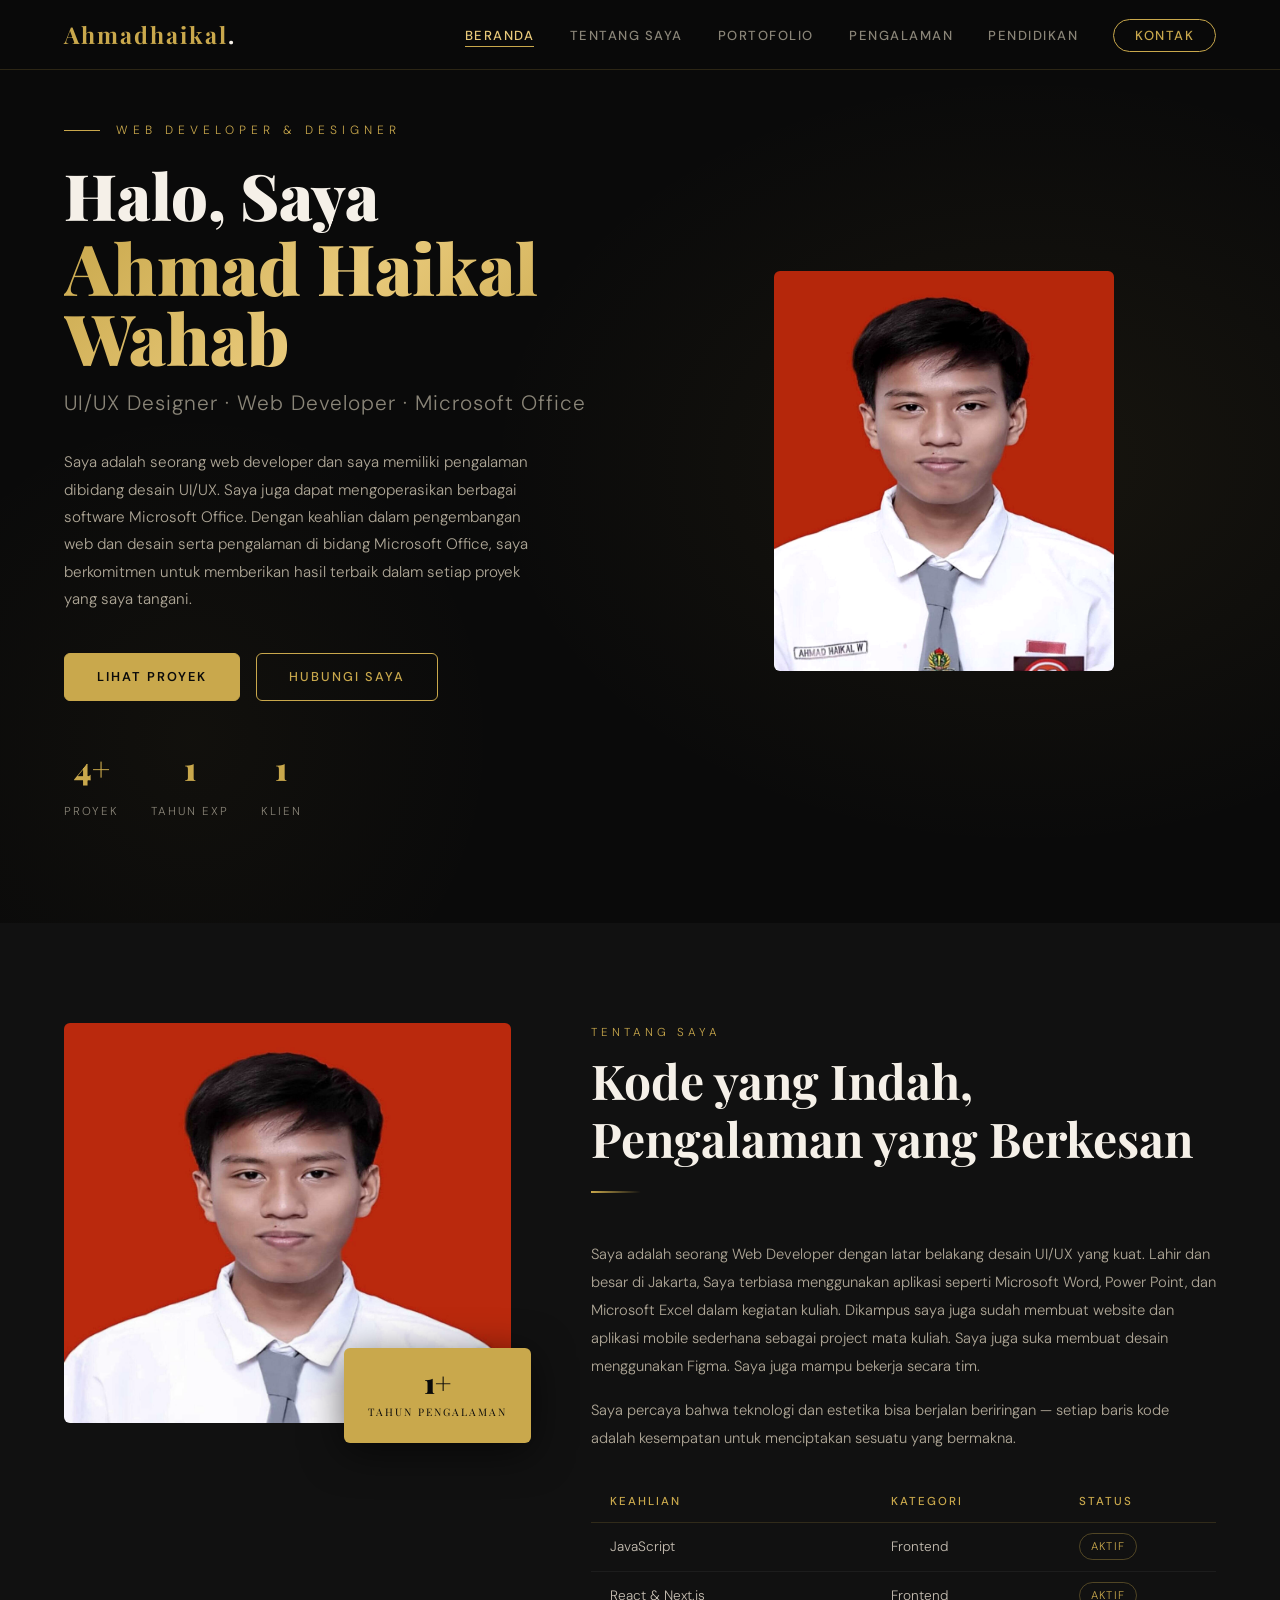
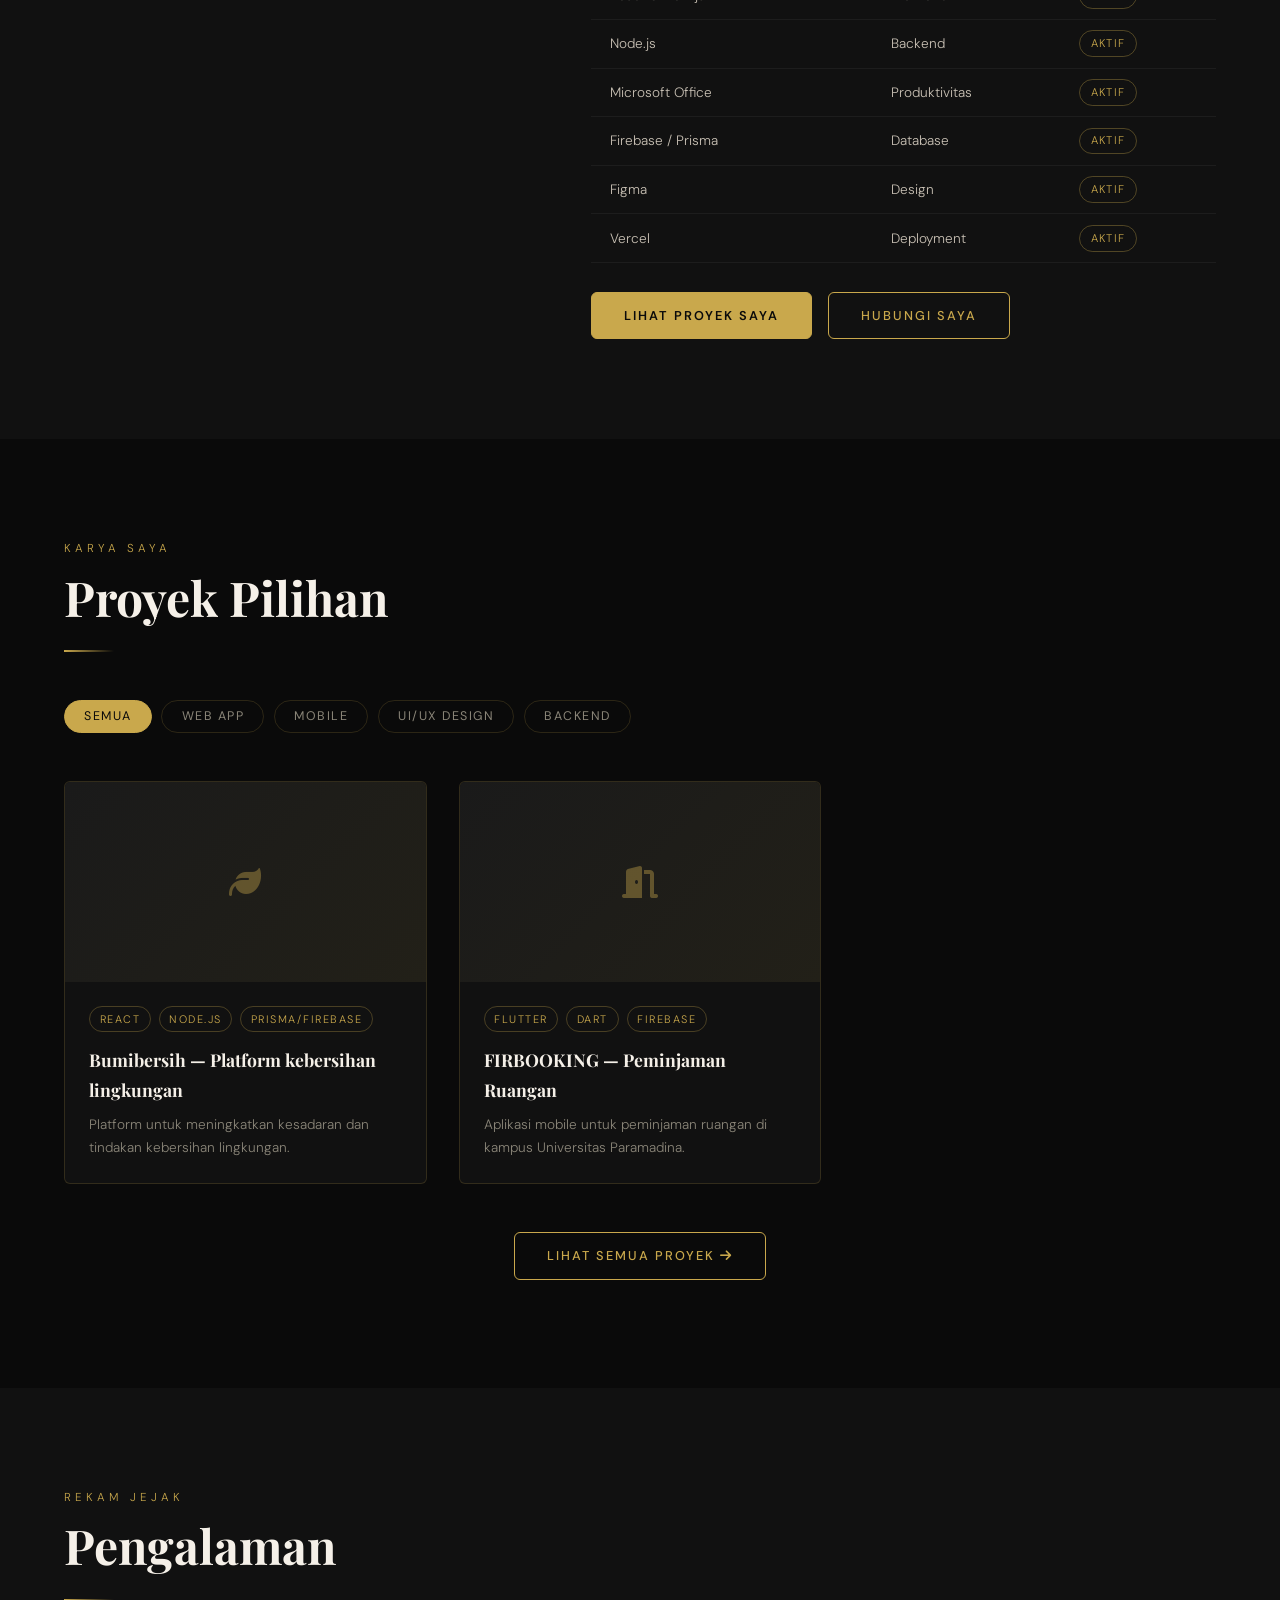
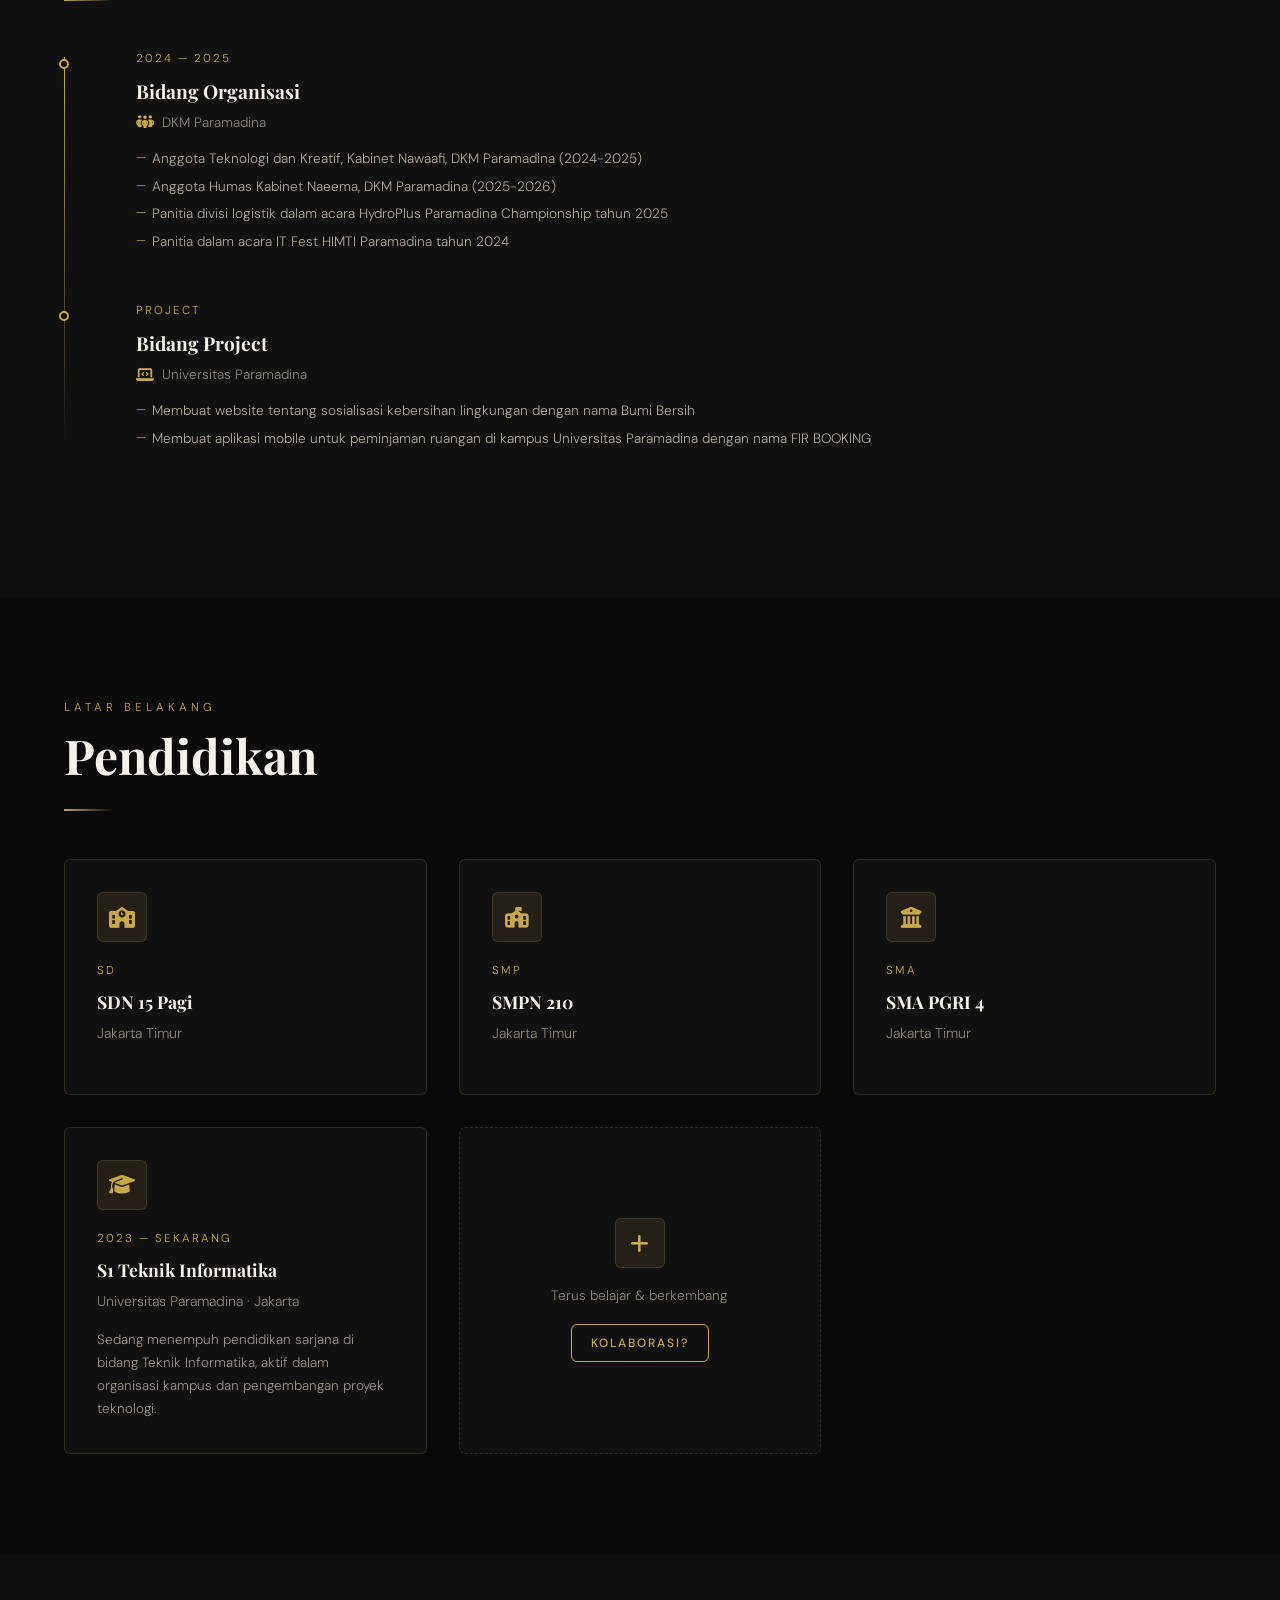
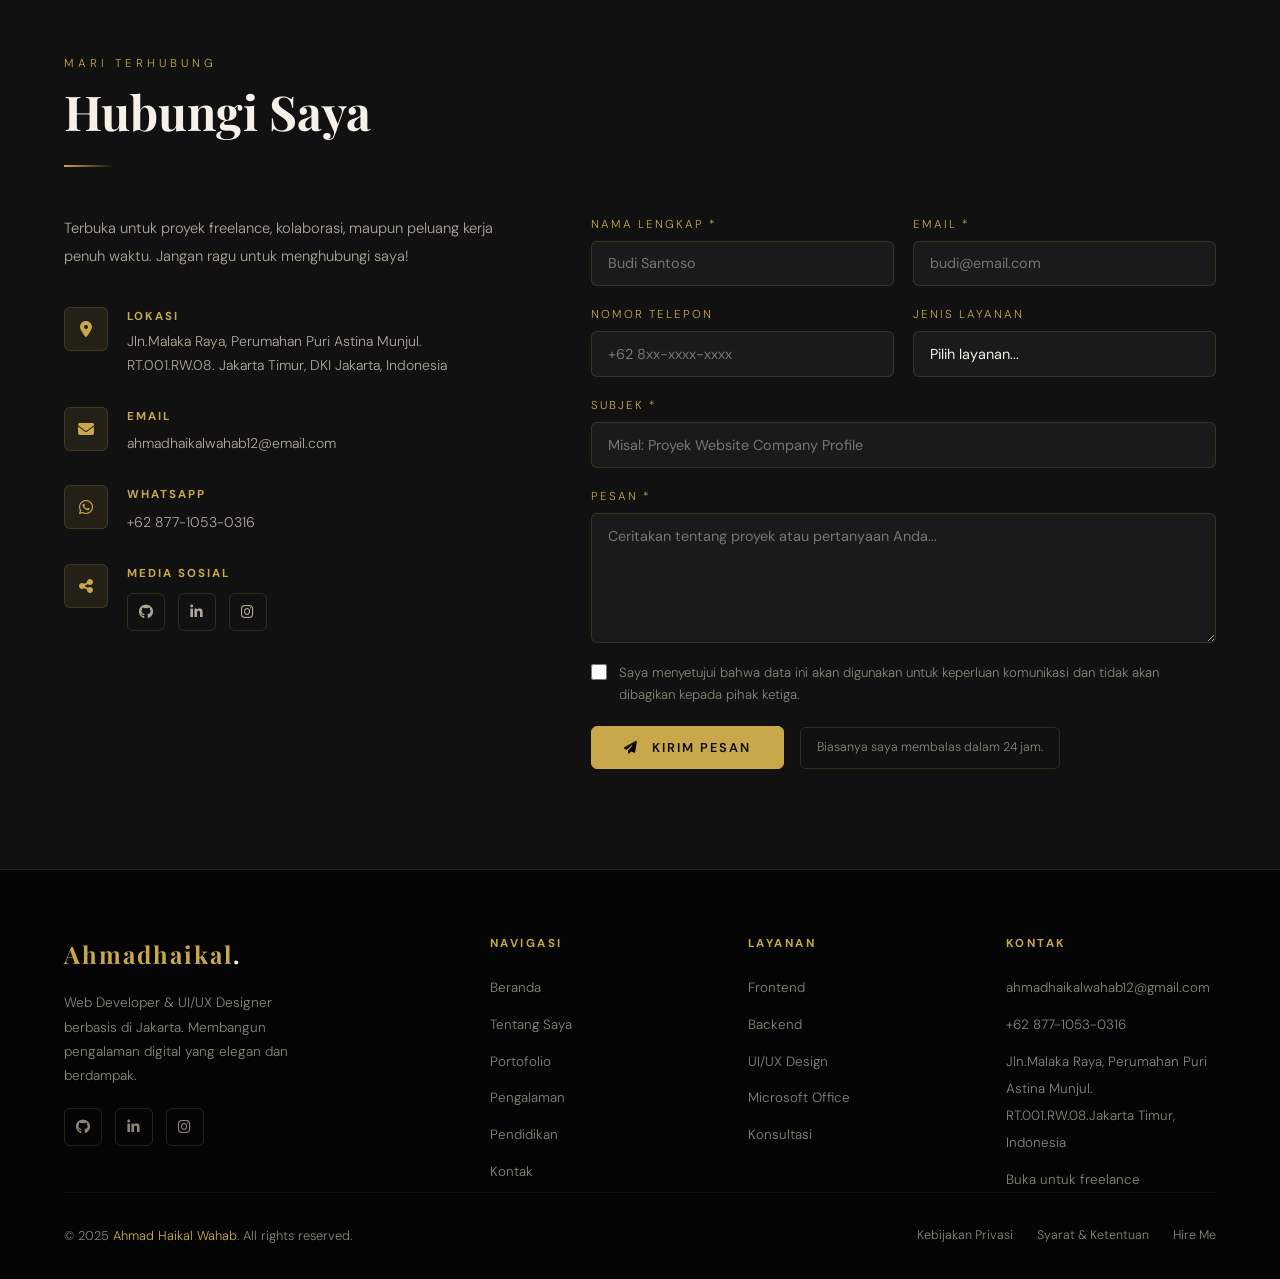
==== index.html @ 803f59f3 "first commit" ====
<!DOCTYPE html>
<html lang="id">
<head>
  <meta charset="UTF-8" />
  <meta name="viewport" content="width=device-width, initial-scale=1.0" />
  <meta name="description" content="Portfolio profesional — Web Developer & UI/UX Designer" />
  <title>Ahmad Haikal Wahab — Portfolio</title>

  <!-- EXTERNAL CSS -->
  <link rel="stylesheet" href="style.css" />

  <!-- FONT AWESOME ICONS -->
  <link rel="stylesheet" href="https://cdnjs.cloudflare.com/ajax/libs/font-awesome/6.5.1/css/all.min.css" />

  <!-- INTERNAL CSS -->
  <style>
    .hero-name .gold-text {
      background: linear-gradient(135deg, #c9a84c 0%, #e8c97a 50%, #c9a84c 100%);
      -webkit-background-clip: text;
      -webkit-text-fill-color: transparent;
      background-clip: text;
    }
    .avatar-placeholder {
      width: 100%; height: 100%;
      background: linear-gradient(145deg, #1a1a1a 0%, #2a2520 50%, #1a1611 100%);
      display: flex; flex-direction: column;
      align-items: center; justify-content: center;
      color: rgba(201,168,76,0.5);
      border-radius: 6px;
    }
    .avatar-placeholder span {
      font-size: 0.75rem;
      letter-spacing: 3px;
      text-transform: uppercase;
      color: rgba(201,168,76,0.4);
      margin-top: 0.8rem;
    }
    .project-placeholder {
      width: 100%; height: 100%;
      display: flex; align-items: center; justify-content: center;
      font-size: 2rem;
      background: linear-gradient(135deg, #1a1a1a, #222018);
      color: rgba(201,168,76,0.4);
    }
    .nav-cta {
      padding: 0.45rem 1.3rem !important;
      border: 1px solid var(--gold) !important;
      border-radius: 50px !important;
      color: var(--gold) !important;
      transition: all var(--trans) !important;
    }
    .nav-cta:hover { background: var(--gold) !important; color: var(--bg) !important; }
    .nav-cta::after { display: none !important; }
    #toast {
      position: fixed; bottom: 2rem; right: 2rem;
      background: var(--gold); color: var(--bg);
      padding: 0.9rem 1.6rem;
      border-radius: 6px;
      font-size: 0.85rem; font-weight: 500;
      transform: translateY(120px);
      opacity: 0;
      transition: all 0.4s ease;
      z-index: 9999;
      box-shadow: 0 8px 30px rgba(201,168,76,0.3);
    }
    #toast.show { transform: translateY(0); opacity: 1; }
    #scrollTop {
      position: fixed; bottom: 2rem; left: 2rem;
      width: 44px; height: 44px;
      background: rgba(10,10,10,0.8);
      border: 1px solid var(--border);
      border-radius: 50%;
      display: flex; align-items: center; justify-content: center;
      cursor: pointer; color: var(--gold);
      font-size: 1rem;
      opacity: 0; pointer-events: none;
      transition: all 0.35s ease;
      z-index: 999;
    }
    #scrollTop.visible { opacity: 1; pointer-events: auto; }
    #scrollTop:hover { background: var(--gold); color: var(--bg); border-color: var(--gold); }
  </style>
</head>

<body>

<!-- NAVBAR -->
<nav id="navbar">
  <a href="#beranda" class="nav-logo">Ahmadhaikal<span>.</span></a>
  <ul class="nav-links">
    <li><a href="#beranda" class="active">Beranda</a></li>
    <li><a href="#tentang">Tentang Saya</a></li>
    <li><a href="#portofolio">Portofolio</a></li>
    <li><a href="#pengalaman">Pengalaman</a></li>
    <li><a href="#pendidikan">Pendidikan</a></li>
    <li><a href="#kontak" class="nav-cta">Kontak</a></li>
  </ul>
  <div class="hamburger" id="hamburger" aria-label="Buka menu">
    <span></span><span></span><span></span>
  </div>
</nav>

<!-- Mobile Menu -->
<div class="mobile-menu" id="mobileMenu">
  <a href="#beranda">Beranda</a>
  <a href="#tentang">Tentang Saya</a>
  <a href="#portofolio">Portofolio</a>
  <a href="#pengalaman">Pengalaman</a>
  <a href="#pendidikan">Pendidikan</a>
  <a href="#kontak">Kontak</a>
</div>


<!-- HERO -->
<section id="beranda">
  <div class="hero-bg"></div>
  <div class="hero-grid" style="max-width:1200px; margin:0 auto;">

    <div class="animate-fadeup">
      <p class="hero-eyebrow">Web Developer &amp; Designer</p>
      <h1 class="hero-name">
        Halo, Saya
        <span class="gold-text name-line">Ahmad Haikal<br>Wahab</span>
      </h1>
      <p class="hero-role">UI/UX Designer · Web Developer · Microsoft Office</p>
      <p class="hero-desc">
        Saya adalah seorang web developer dan saya memiliki pengalaman dibidang desain UI/UX.
        Saya juga dapat mengoperasikan berbagai software Microsoft Office.
        Dengan keahlian dalam pengembangan web dan desain serta pengalaman di bidang Microsoft Office,
        saya berkomitmen untuk memberikan hasil terbaik dalam setiap proyek yang saya tangani.
      </p>
      <div class="hero-actions">
        <a href="#portofolio" class="btn btn-solid">Lihat Proyek</a>
        <a href="#kontak" class="btn">Hubungi Saya</a>
      </div>
      <div class="hero-stats">
        <div class="stat-item">
          <span class="stat-num">4+</span>
          <span class="stat-label">Proyek</span>
        </div>
        <div class="stat-item">
          <span class="stat-num">1</span>
          <span class="stat-label">Tahun Exp</span>
        </div>
        <div class="stat-item">
          <span class="stat-num">1</span>
          <span class="stat-label">Klien</span>
        </div>
      </div>
    </div>

    <div class="hero-img-wrap animate-fadeup delay-2">
      <div class="hero-img-frame">
        <img
          src="forto.jpeg"
          alt="Foto Profil Ahmad Haikal Wahab"
          style="width:100%; height:100%; object-fit:cover; border-radius:6px;"
          onerror="this.style.display='none'; this.nextElementSibling.style.display='flex';"
        />
        <div class="avatar-placeholder" style="display:none; border-radius:6px; border:1px solid rgba(201,168,76,0.15);;">
          <i class="fa-solid fa-user-tie" style="font-size:4rem; color:rgba(201,168,76,0.4);"></i>
          <span>Foto Profil</span>
        </div>
      </div>
    </div>

  </div>
</section>


<!-- TENTANG SAYA -->
<section id="tentang">
  <div style="max-width:1200px; margin:0 auto;">
    <div class="about-grid">

      <div class="about-img-wrap animate-fadeup">
        <div class="about-img-frame">
           <img
            src="forto.jpeg"
            alt="Foto Ahmad Haikal Wahab"
            style="width:100%; height:100%; object-fit:cover; object-position:top;"
            onerror="this.style.display='none'; this.nextElementSibling.style.display='flex';"
          />
        </div>
        <div class="about-badge">
          <span class="big">1+</span>
          <span class="sm">Tahun Pengalaman</span>
        </div>
      </div>

      <div class="animate-fadeup delay-1">
        <span class="section-label">Tentang Saya</span>
        <h2 class="section-title">Kode yang Indah,<br>Pengalaman yang Berkesan</h2>
        <div class="divider"></div>

        <p style="color:#b0a898; font-size:0.92rem; margin-bottom:1rem; line-height:1.9;">
          Saya adalah seorang Web Developer dengan latar belakang desain UI/UX yang kuat.
          Lahir dan besar di Jakarta, Saya terbiasa menggunakan aplikasi seperti Microsoft Word,
          Power Point, dan Microsoft Excel dalam kegiatan kuliah. Dikampus saya juga sudah membuat website dan aplikasi mobile
          sederhana sebagai project mata kuliah. Saya juga suka membuat desain menggunakan Figma. Saya juga mampu bekerja secara tim.
        </p>
        <p style="color:#b0a898; font-size:0.92rem; margin-bottom:1.5rem; line-height:1.9;">
          Saya percaya bahwa teknologi dan estetika bisa berjalan beriringan — setiap baris kode
          adalah kesempatan untuk menciptakan sesuatu yang bermakna.
        </p>

        <!-- Tabel kemampuan -->
        <table class="about-skills-table">
          <thead>
            <tr>
              <th>Keahlian</th>
              <th>Kategori</th>
              <th>Status</th>
            </tr>
          </thead>
          <tbody>
            <tr>
              <td>JavaScript</td>
              <td>Frontend</td>
              <td><span class="skill-badge">Aktif</span></td>
            </tr>
            <tr>
              <td>React &amp; Next.js</td>
              <td>Frontend</td>
              <td><span class="skill-badge">Aktif</span></td>
            </tr>
            <tr>
              <td>Node.js</td>
              <td>Backend</td>
              <td><span class="skill-badge">Aktif</span></td>
            </tr>
            <tr>
              <td>Microsoft Office</td>
              <td>Produktivitas</td>
              <td><span class="skill-badge">Aktif</span></td>
            </tr>
            <tr>
              <td>Firebase / Prisma</td>
              <td>Database</td>
              <td><span class="skill-badge">Aktif</span></td>
            </tr>
            <tr>
              <td>Figma</td>
              <td>Design</td>
              <td><span class="skill-badge">Aktif</span></td>
            </tr>
            <tr>
              <td>Vercel</td>
              <td>Deployment</td>
              <td><span class="skill-badge">Aktif</span></td>
            </tr>
          </tbody>
        </table>

        <div style="display:flex; gap:1rem; flex-wrap:wrap;">
          <a href="#portofolio" class="btn btn-solid">Lihat Proyek Saya</a>
          <a href="#kontak" class="btn">Hubungi Saya</a>
        </div>
      </div>

    </div>
  </div>
</section>


<!-- PORTOFOLIO -->
<section id="portofolio">
  <div style="max-width:1200px; margin:0 auto;">
    <span class="section-label">Karya Saya</span>
    <h2 class="section-title">Proyek Pilihan</h2>
    <div class="divider"></div>
 
    <div class="filter-bar">
      <button class="filter-btn active" data-filter="all">Semua</button>
      <button class="filter-btn" data-filter="web">Web App</button>
      <button class="filter-btn" data-filter="mobile">Mobile</button>
      <button class="filter-btn" data-filter="design">UI/UX Design</button>
      <button class="filter-btn" data-filter="backend">Backend</button>
    </div>
 
    <div class="projects-grid">
 
      <article class="project-card" data-cat="web">
        <div class="project-img">
          <div class="project-placeholder">
            <i class="fa-solid fa-leaf"></i>
          </div>
          <div class="project-overlay">
            <a href="https://bumi-bersih-five.vercel.app/" class="overlay-link" target="_blank" rel="noopener" title="Live Demo"><i class="fa-solid fa-arrow-up-right-from-square"></i></a>
            <a href="https://github.com/ahmadhaikalwahab12-dev/bumibersih" class="overlay-link" target="_blank" rel="noopener" title="GitHub"><i class="fa-brands fa-github"></i></a>
          </div>
        </div>
        <div class="project-body">
          <div class="project-tags"><span class="tag">React</span><span class="tag">Node.js</span><span class="tag">Prisma/Firebase</span></div>
          <h3 class="project-title">Bumibersih — Platform kebersihan lingkungan</h3>
          <p class="project-desc">Platform untuk meningkatkan kesadaran dan tindakan kebersihan lingkungan.</p>
        </div>
      </article>
 
      <article class="project-card" data-cat="design">
        <div class="project-img">
          <div class="project-placeholder">
            <i class="fa-solid fa-door-open"></i>
          </div>
          <div class="project-overlay">
            <a href="#" class="overlay-link" title="Live Demo"><i class="fa-solid fa-arrow-up-right-from-square"></i></a>
            <a href="https://github.com/ahmadhaikalwahab12-dev/firbooking" class="overlay-link" target="_blank" rel="noopener" title="GitHub"><i class="fa-brands fa-github"></i></a>
          </div>
        </div>
        <div class="project-body">
          <div class="project-tags"><span class="tag">Flutter</span><span class="tag">Dart</span><span class="tag">Firebase</span></div>
          <h3 class="project-title">FIRBOOKING — Peminjaman Ruangan</h3>
          <p class="project-desc">Aplikasi mobile untuk peminjaman ruangan di kampus Universitas Paramadina.</p>
        </div>
      </article>
    </div>
    <div style="text-align:center; margin-top:3rem;">
      <a href="#" class="btn">Lihat Semua Proyek <i class="fa-solid fa-arrow-right"></i></a>
    </div>
  </div>
</section>
 

<!-- PENGALAMAN -->
<section id="pengalaman">
  <div style="max-width:1200px; margin:0 auto;">
    <span class="section-label">Rekam Jejak</span>
    <h2 class="section-title">Pengalaman</h2>
    <div class="divider"></div>
    <div class="timeline">

      <div class="timeline-item">
        <p class="timeline-period">2024 — 2025</p>
        <h3 class="timeline-role">Bidang Organisasi</h3>
        <p class="timeline-company">
          <i class="fa-solid fa-people-group"></i>
          DKM Paramadina
        </p>
        <ul class="timeline-list">
          <li>Anggota Teknologi dan Kreatif, Kabinet Nawaafi, DKM Paramadina (2024-2025)</li>
          <li>Anggota Humas Kabinet Naeema, DKM Paramadina (2025-2026)</li>
          <li>Panitia divisi logistik dalam acara HydroPlus Paramadina Championship tahun 2025</li>
          <li>Panitia dalam acara IT Fest HIMTI Paramadina tahun 2024</li>
        </ul>
      </div>

      <div class="timeline-item">
        <p class="timeline-period">Project</p>
        <h3 class="timeline-role">Bidang Project</h3>
        <p class="timeline-company">
          <i class="fa-solid fa-laptop-code"></i>
          Universitas Paramadina
        </p>
        <ul class="timeline-list">
          <li>Membuat website tentang sosialisasi kebersihan lingkungan dengan nama Bumi Bersih</li>
          <li>Membuat aplikasi mobile untuk peminjaman ruangan di kampus Universitas Paramadina dengan nama FIR BOOKING</li>
        </ul>
      </div>

    </div>
  </div>
</section>


<!-- PENDIDIKAN -->
<section id="pendidikan">
  <div style="max-width:1200px; margin:0 auto;">
    <span class="section-label">Latar Belakang</span>
    <h2 class="section-title">Pendidikan</h2>
    <div class="divider"></div>
    <div class="edu-grid">

      <div class="edu-card">
        <div class="edu-icon"><i class="fa-solid fa-school"></i></div>
        <p class="edu-period">SD</p>
        <h3 class="edu-degree">SDN 15 Pagi</h3>
        <p class="edu-school">Jakarta Timur</p>
      </div>

      <div class="edu-card">
        <div class="edu-icon"><i class="fa-solid fa-school-flag"></i></div>
        <p class="edu-period">SMP</p>
        <h3 class="edu-degree">SMPN 210</h3>
        <p class="edu-school">Jakarta Timur</p>
      </div>

      <div class="edu-card">
        <div class="edu-icon"><i class="fa-solid fa-building-columns"></i></div>
        <p class="edu-period">SMA</p>
        <h3 class="edu-degree">SMA PGRI 4</h3>
        <p class="edu-school">Jakarta Timur</p>
      </div>

      <div class="edu-card">
        <div class="edu-icon"><i class="fa-solid fa-graduation-cap"></i></div>
        <p class="edu-period">2023 — Sekarang</p>
        <h3 class="edu-degree">S1 Teknik Informatika</h3>
        <p class="edu-school">Universitas Paramadina · Jakarta</p>
        <p class="edu-desc">
          Sedang menempuh pendidikan sarjana di bidang Teknik Informatika,
          aktif dalam organisasi kampus dan pengembangan proyek teknologi.
        </p>
      </div>

      <div class="edu-card" style="border-style:dashed; display:flex; flex-direction:column; align-items:center; justify-content:center; text-align:center; min-height:200px;">
        <div class="edu-icon" style="margin:0 auto 1rem;">
          <i class="fa-solid fa-plus"></i>
        </div>
        <p style="font-size:0.85rem; color:var(--gray);">Terus belajar &amp; berkembang</p>
        <a href="#kontak" class="btn" style="margin-top:1rem; font-size:0.75rem; padding:0.5rem 1.2rem;">Kolaborasi?</a>
      </div>

    </div>
  </div>
</section>


<!-- KONTAK -->
<section id="kontak">
  <div style="max-width:1200px; margin:0 auto;">
    <span class="section-label">Mari Terhubung</span>
    <h2 class="section-title">Hubungi Saya</h2>
    <div class="divider"></div>

    <div class="contact-grid">

      <div class="contact-info">
        <p style="color:#b0a898; font-size:0.92rem; line-height:1.9; margin-bottom:0.5rem;">
          Terbuka untuk proyek freelance, kolaborasi, maupun peluang kerja penuh waktu.
          Jangan ragu untuk menghubungi saya!
        </p>

        <div class="contact-item">
          <div class="contact-icon"><i class="fa-solid fa-location-dot"></i></div>
          <div>
            <h4>Lokasi</h4>
            <p>Jln.Malaka Raya, Perumahan Puri Astina Munjul. RT.001.RW.08. Jakarta Timur, DKI Jakarta, Indonesia</p>
          </div>
        </div>

        <div class="contact-item">
          <div class="contact-icon"><i class="fa-solid fa-envelope"></i></div>
          <div>
            <h4>Email</h4>
            <a href="mailto:ahmadhaikalwahab12@email.com">ahmadhaikalwahab12@email.com</a>
          </div>
        </div>

        <div class="contact-item">
          <div class="contact-icon"><i class="fa-brands fa-whatsapp"></i></div>
          <div>
            <h4>WhatsApp</h4>
            <a href="https://wa.me/6287710530316" target="_blank" rel="noopener">+62 877-1053-0316</a>
          </div>
        </div>

        <div class="contact-item">
          <div class="contact-icon"><i class="fa-solid fa-share-nodes"></i></div>
          <div>
            <h4>Media Sosial</h4>
            <div class="social-links" style="margin-top:0.6rem;">
              <a href="https://github.com/ahmadhaikalwahab12-dev" class="social-link" target="_blank" rel="noopener" title="GitHub">
                <i class="fa-brands fa-github"></i>
              </a>
              <a href="https://linkedin.com/in/Ahmad-Haikal-Wahab-12" class="social-link" target="_blank" rel="noopener" title="LinkedIn">
                <i class="fa-brands fa-linkedin-in"></i>
              </a>
              <a href="https://instagram.com/ahmdhaikal15" class="social-link" target="_blank" rel="noopener" title="Instagram">
                <i class="fa-brands fa-instagram"></i>
              </a>
            </div>
          </div>
        </div>
      </div>

      <!-- FORM -->
      <form class="contact-form" id="contactForm" novalidate>

        <div class="form-row">
          <div class="form-group">
            <label for="nama">Nama Lengkap *</label>
            <input type="text" id="nama" name="nama" placeholder="Budi Santoso" required />
          </div>
          <div class="form-group">
            <label for="email">Email *</label>
            <input type="email" id="email" name="email" placeholder="budi@email.com" required />
          </div>
        </div>

        <div class="form-row">
          <div class="form-group">
            <label for="telepon">Nomor Telepon</label>
            <input type="tel" id="telepon" name="telepon" placeholder="+62 8xx-xxxx-xxxx" />
          </div>
          <div class="form-group">
            <label for="layanan">Jenis Layanan</label>
            <select id="layanan" name="layanan">
              <option value="" disabled selected>Pilih layanan...</option>
              <option value="web">Frontend/Backend</option>
              <option value="mobile">Microsoft Office</option>
              <option value="design">UI/UX Design</option>
              <option value="konsultasi">Konsultasi</option>
              <option value="lainnya">Lainnya</option>
            </select>
          </div>
        </div>

        <div class="form-group">
          <label for="subjek">Subjek *</label>
          <input type="text" id="subjek" name="subjek" placeholder="Misal: Proyek Website Company Profile" required />
        </div>

        <div class="form-group">
          <label for="pesan">Pesan *</label>
          <textarea id="pesan" name="pesan" placeholder="Ceritakan tentang proyek atau pertanyaan Anda..." required></textarea>
        </div>

        <div class="form-check">
          <input type="checkbox" id="setuju" name="setuju" required />
          <label for="setuju" style="cursor:pointer;">
            Saya menyetujui bahwa data ini akan digunakan untuk keperluan komunikasi dan tidak akan dibagikan kepada pihak ketiga.
          </label>
        </div>

        <div class="form-submit">
          <button type="submit" class="btn btn-solid" id="submitBtn">
            <i class="fa-solid fa-paper-plane" style="margin-right:0.5rem;"></i> Kirim Pesan
          </button>
          <div class="form-note">Biasanya saya membalas dalam 24 jam.</div>
        </div>

      </form>
    </div>
  </div>
</section>


<!-- FOOTER -->
<footer>
  <div class="footer-top" style="max-width:1200px; margin:0 auto;">

    <div class="footer-brand">
      <a href="#beranda" class="nav-logo">Ahmadhaikal<span>.</span></a>
      <p>Web Developer &amp; UI/UX Designer berbasis di Jakarta. Membangun pengalaman digital yang elegan dan berdampak.</p>
      <div class="social-links" style="margin-top:1.2rem;">
        <a href="https://github.com" class="social-link" target="_blank" rel="noopener" title="GitHub"><i class="fa-brands fa-github"></i></a>
        <a href="https://linkedin.com" class="social-link" target="_blank" rel="noopener" title="LinkedIn"><i class="fa-brands fa-linkedin-in"></i></a>
        <a href="https://instagram.com" class="social-link" target="_blank" rel="noopener" title="Instagram"><i class="fa-brands fa-instagram"></i></a>
      </div>
    </div>

    <div class="footer-col">
      <h5>Navigasi</h5>
      <ul>
        <li><a href="#beranda">Beranda</a></li>
        <li><a href="#tentang">Tentang Saya</a></li>
        <li><a href="#portofolio">Portofolio</a></li>
        <li><a href="#pengalaman">Pengalaman</a></li>
        <li><a href="#pendidikan">Pendidikan</a></li>
        <li><a href="#kontak">Kontak</a></li>
      </ul>
    </div>

    <div class="footer-col">
      <h5>Layanan</h5>
      <ul>
        <li><a href="#portofolio">Frontend</a></li>
        <li><a href="#portofolio">Backend</a></li>
        <li><a href="#portofolio">UI/UX Design</a></li>
        <li><a href="#portofolio">Microsoft Office</a></li>
        <li><a href="#kontak">Konsultasi</a></li>
      </ul>
    </div>

    <div class="footer-col">
      <h5>Kontak</h5>
      <ul>
        <li><a href="mailto:ahmadhaikalwahab12@gmail.com">ahmadhaikalwahab12@gmail.com</a></li>
        <li><a href="https://wa.me/6287710530316" target="_blank" rel="noopener">+62 877-1053-0316</a></li>
        <li><a href="#">Jln.Malaka Raya, Perumahan Puri Astina Munjul. RT.001.RW.08.Jakarta Timur, Indonesia</a></li>
        <li><a href="#">Buka untuk freelance</a></li>
      </ul>
    </div>

  </div>

  <div class="footer-bottom" style="max-width:1200px; margin:0 auto;">
    <p class="footer-copy">
      © 2025 <span>Ahmad Haikal Wahab</span>. All rights reserved.
    </p>
    <div class="footer-bottom-links">
      <a href="#">Kebijakan Privasi</a>
      <a href="#">Syarat &amp; Ketentuan</a>
      <a href="#kontak">Hire Me</a>
    </div>
  </div>
</footer>


<!-- Scroll to top -->
<button id="scrollTop" aria-label="Kembali ke atas">
  <i class="fa-solid fa-chevron-up"></i>
</button>

<!-- Toast -->
<div id="toast"><i class="fa-solid fa-circle-check" style="margin-right:0.5rem;"></i> Pesan berhasil dikirim! Saya akan segera membalas.</div>


<!-- JAVASCRIPT -->
<script>
(function () {
  const navbar = document.getElementById('navbar');
  window.addEventListener('scroll', () => {
    navbar.classList.toggle('scrolled', window.scrollY > 40);
    const sections = document.querySelectorAll('section[id]');
    const links    = document.querySelectorAll('.nav-links a');
    let current    = '';
    sections.forEach(s => {
      if (window.scrollY >= s.offsetTop - 120) current = s.getAttribute('id');
    });
    links.forEach(l => {
      l.classList.toggle('active', l.getAttribute('href') === '#' + current);
    });
    document.getElementById('scrollTop').classList.toggle('visible', window.scrollY > 400);
  });

  const hamburger  = document.getElementById('hamburger');
  const mobileMenu = document.getElementById('mobileMenu');
  hamburger.addEventListener('click', () => {
    hamburger.classList.toggle('open');
    mobileMenu.classList.toggle('open');
  });
  mobileMenu.querySelectorAll('a').forEach(a => {
    a.addEventListener('click', () => {
      hamburger.classList.remove('open');
      mobileMenu.classList.remove('open');
    });
  });

  document.getElementById('scrollTop').addEventListener('click', () => {
    window.scrollTo({ top: 0, behavior: 'smooth' });
  });

  document.querySelectorAll('.filter-btn').forEach(btn => {
    btn.addEventListener('click', () => {
      document.querySelectorAll('.filter-btn').forEach(b => b.classList.remove('active'));
      btn.classList.add('active');
      const filter = btn.dataset.filter;
      document.querySelectorAll('.project-card').forEach(card => {
        const match = filter === 'all' || card.dataset.cat === filter;
        card.style.display = match ? 'block' : 'none';
        card.style.animation = match ? 'fadeUp 0.4s ease both' : 'none';
      });
    });
  });

  document.getElementById('contactForm').addEventListener('submit', function (e) {
    e.preventDefault();
    const btn   = document.getElementById('submitBtn');
    const toast = document.getElementById('toast');
    const nama   = document.getElementById('nama').value.trim();
    const email  = document.getElementById('email').value.trim();
    const pesan  = document.getElementById('pesan').value.trim();
    const setuju = document.getElementById('setuju').checked;
    if (!nama || !email || !pesan || !setuju) {
      alert('Mohon lengkapi semua field yang wajib diisi dan setujui kebijakan privasi.');
      return;
    }
    btn.innerHTML = '<i class="fa-solid fa-spinner fa-spin" style="margin-right:0.5rem;"></i> Mengirim...';
    btn.disabled = true;
    setTimeout(() => {
      btn.innerHTML = '<i class="fa-solid fa-check" style="margin-right:0.5rem;"></i> Terkirim';
      toast.classList.add('show');
      setTimeout(() => toast.classList.remove('show'), 4000);
      this.reset();
      setTimeout(() => {
        btn.innerHTML = '<i class="fa-solid fa-paper-plane" style="margin-right:0.5rem;"></i> Kirim Pesan';
        btn.disabled = false;
      }, 3000);
    }, 1500);
  });

  const observer = new IntersectionObserver((entries) => {
    entries.forEach(e => {
      if (e.isIntersecting) {
        e.target.style.opacity   = '1';
        e.target.style.transform = 'translateY(0)';
      }
    });
  }, { threshold: 0.1 });

  document.querySelectorAll('.project-card, .edu-card, .timeline-item').forEach(el => {
    el.style.opacity    = '0';
    el.style.transform  = 'translateY(24px)';
    el.style.transition = 'opacity 0.6s ease, transform 0.6s ease';
    observer.observe(el);
  });
})();
</script>

</body>
</html>
---- style.css ----
/*  GOOGLE FONTS  */
@import url('https://fonts.googleapis.com/css2?family=Playfair+Display:ital,wght@0,400;0,700;0,900;1,400&family=DM+Sans:wght@300;400;500&display=swap');

/*  CSS VARIABLES  */
:root {
  --bg:        #0a0a0a;
  --bg-2:      #111111;
  --bg-3:      #1a1a1a;
  --gold:      #c9a84c;
  --gold-lt:   #e8c97a;
  --white:     #f5f0e8;
  --gray:      #8a8578;
  --border:    rgba(201,168,76,0.18);
  --font-head: 'Playfair Display', Georgia, serif;
  --font-body: 'DM Sans', sans-serif;
  --radius:    6px;
  --trans:     0.35s cubic-bezier(0.4,0,0.2,1);
  --shadow:    0 8px 40px rgba(0,0,0,0.6);
}

/*  RESET  */
*, *::before, *::after { box-sizing: border-box; margin: 0; padding: 0; }

html { scroll-behavior: smooth; font-size: 16px; }

body {
  background: var(--bg);
  color: var(--white);
  font-family: var(--font-body);
  font-weight: 300;
  line-height: 1.7;
  overflow-x: hidden;
}

img { max-width: 100%; display: block; }
a  { color: inherit; text-decoration: none; }
ul { list-style: none; }

/*  SCROLLBAR  */
::-webkit-scrollbar { width: 6px; }
::-webkit-scrollbar-track { background: var(--bg-2); }
::-webkit-scrollbar-thumb { background: var(--gold); border-radius: 3px; }

/* NAVBAR */
#navbar {
  position: fixed; top: 0; left: 0; width: 100%; z-index: 1000;
  display: flex; align-items: center; justify-content: space-between;
  padding: 0 5%;
  height: 70px;
  background: rgba(10,10,10,0.85);
  backdrop-filter: blur(14px);
  border-bottom: 1px solid var(--border);
  transition: var(--trans);
}

#navbar.scrolled {
  height: 58px;
  background: rgba(10,10,10,0.97);
}

.nav-logo {
  font-family: var(--font-head);
  font-size: 1.45rem;
  font-weight: 700;
  letter-spacing: 2px;
  color: var(--gold);
}

.nav-logo span { color: var(--white); }

.nav-links {
  display: flex; gap: 2.2rem; align-items: center;
}

.nav-links a {
  font-size: 0.82rem;
  font-weight: 500;
  letter-spacing: 1.5px;
  text-transform: uppercase;
  color: var(--gray);
  position: relative;
  padding-bottom: 3px;
  transition: color var(--trans);
}

.nav-links a::after {
  content: '';
  position: absolute; bottom: 0; left: 0;
  width: 0; height: 1px;
  background: var(--gold);
  transition: width var(--trans);
}

.nav-links a:hover,
.nav-links a.active { color: var(--gold-lt); }
.nav-links a:hover::after,
.nav-links a.active::after { width: 100%; }

/* Hamburger */
.hamburger {
  display: none; flex-direction: column; gap: 5px;
  cursor: pointer; padding: 6px;
}
.hamburger span {
  display: block; width: 26px; height: 2px;
  background: var(--gold); border-radius: 2px;
  transition: var(--trans);
}
.hamburger.open span:nth-child(1) { transform: translateY(7px) rotate(45deg); }
.hamburger.open span:nth-child(2) { opacity: 0; }
.hamburger.open span:nth-child(3) { transform: translateY(-7px) rotate(-45deg); }

/* Mobile Menu */
.mobile-menu {
  display: none;
  position: fixed; top: 70px; left: 0; width: 100%;
  background: rgba(10,10,10,0.97);
  border-bottom: 1px solid var(--border);
  flex-direction: column;
  padding: 1.5rem 5% 2rem;
  gap: 1.2rem;
  z-index: 999;
  backdrop-filter: blur(14px);
}
.mobile-menu.open { display: flex; }
.mobile-menu a {
  font-size: 1rem; letter-spacing: 1.5px;
  text-transform: uppercase; color: var(--gray);
  font-weight: 500; transition: color var(--trans);
  padding: 0.4rem 0;
  border-bottom: 1px solid var(--border);
}
.mobile-menu a:hover { color: var(--gold-lt); }

/* SECTIONS GENERAL */
section { padding: 100px 5%; }

.section-label {
  font-size: 0.72rem;
  letter-spacing: 4px;
  text-transform: uppercase;
  color: var(--gold);
  margin-bottom: 0.6rem;
  display: block;
}

.section-title {
  font-family: var(--font-head);
  font-size: clamp(2rem, 4vw, 3rem);
  font-weight: 700;
  line-height: 1.2;
  color: var(--white);
  margin-bottom: 1rem;
}

.divider {
  width: 50px; height: 2px;
  background: linear-gradient(90deg, var(--gold), transparent);
  margin: 1.5rem 0 3rem;
}

.btn {
  display: inline-block;
  padding: 0.75rem 2rem;
  border: 1px solid var(--gold);
  color: var(--gold);
  font-family: var(--font-body);
  font-size: 0.8rem;
  font-weight: 500;
  letter-spacing: 2px;
  text-transform: uppercase;
  cursor: pointer;
  background: transparent;
  border-radius: var(--radius);
  transition: var(--trans);
  position: relative; overflow: hidden;
}
.btn::before {
  content: '';
  position: absolute; inset: 0;
  background: var(--gold);
  transform: scaleX(0);
  transform-origin: left;
  transition: transform var(--trans);
  z-index: -1;
}
.btn:hover { color: var(--bg); }
.btn:hover::before { transform: scaleX(1); }

.btn-solid {
  background: var(--gold);
  color: var(--bg);
  font-weight: 600;
}
.btn-solid::before { background: var(--gold-lt); }
.btn-solid:hover { color: var(--bg); }

/* HERO */
#beranda {
  min-height: 100vh;
  display: flex; align-items: center;
  padding-top: 120px;
  position: relative;
  overflow: hidden;
}
 
.hero-bg {
  position: absolute; inset: 0; z-index: 0;
  background:
    radial-gradient(ellipse 60% 60% at 80% 50%, rgba(201,168,76,0.07) 0%, transparent 70%),
    radial-gradient(ellipse 40% 60% at 15% 80%, rgba(201,168,76,0.04) 0%, transparent 60%);
}
 
.hero-grid {
  display: grid;
  grid-template-columns: 1fr 1fr;
  gap: 4rem;
  align-items: center;
  position: relative; z-index: 1;
  width: 100%;
}
 
.hero-eyebrow {
  font-size: 0.75rem;
  letter-spacing: 5px;
  text-transform: uppercase;
  color: var(--gold);
  margin-bottom: 1.2rem;
  display: flex; align-items: center; gap: 1rem;
}
.hero-eyebrow::before {
  content: ''; display: block;
  width: 36px; height: 1px; background: var(--gold);
}
 
.hero-name {
  font-family: var(--font-head);
  font-size: clamp(2.2rem, 5vw, 4.2rem);
  font-weight: 900;
  line-height: 1.1;
  margin-bottom: 0.8rem;
  word-break: break-word;
}
 
.hero-name .name-line {
  display: block;
  font-size: clamp(2.6rem, 5.5vw, 5rem);
  line-height: 1.0;
  margin-top: 0.1rem;
}
 
.hero-role {
  font-size: clamp(1rem, 1.8vw, 1.3rem);
  color: var(--gray);
  margin-bottom: 1.8rem;
  letter-spacing: 1px;
}
 
.hero-desc {
  font-size: 0.95rem;
  color: #b0a898;
  max-width: 480px;
  margin-bottom: 2.5rem;
  line-height: 1.8;
}
 
.hero-actions { display: flex; gap: 1rem; flex-wrap: wrap; }
 
.hero-img-wrap {
  position: relative;
  display: flex; justify-content: center; align-items: center;
}
 
.hero-img-frame {
  position: relative;
  width: 340px; height: 400px;
}
 
.hero-img-frame::before {
  content: none;
}
 
.hero-img-frame img {
  width: 100%; height: 100%;
  object-fit: cover;
  border-radius: var(--radius);
  position: relative; z-index: 1;
  filter: grayscale(20%) contrast(1.05);
}
 
.hero-stats {
  display: flex; gap: 2rem; margin-top: 2.5rem;
}
.stat-item { text-align: center; }
.stat-num {
  font-family: var(--font-head);
  font-size: 2rem;
  font-weight: 900;
  color: var(--gold);
  display: block;
}
.stat-label {
  font-size: 0.72rem;
  letter-spacing: 2px;
  text-transform: uppercase;
  color: var(--gray);
}
 
/* TENTANG SAYA */
#tentang {
  background: var(--bg-2);
}
 
.about-grid {
  display: grid;
  grid-template-columns: 1fr 1.4fr;
  gap: 5rem;
  align-items: start;
}
 
.about-img-wrap { position: relative; }
 
.about-img-frame {
  width: 100%;
  aspect-ratio: 3/4;
  max-height: 480px;
  min-height: 300px;
  height: 400px;
  overflow: hidden;
  border-radius: var(--radius);
  position: relative;
  display: flex;
  align-items: stretch;
}
 
.about-img-frame img {
  width: 100%; height: 100%;
  object-fit: cover;
  filter: grayscale(15%);
}
 
.about-badge {
  position: absolute; bottom: -20px; right: -20px;
  background: var(--gold);
  color: var(--bg);
  padding: 1.2rem 1.5rem;
  border-radius: var(--radius);
  font-family: var(--font-head);
  text-align: center;
  box-shadow: var(--shadow);
}
.about-badge .big { font-size: 1.8rem; font-weight: 900; display: block; line-height: 1; }
.about-badge .sm { font-size: 0.65rem; letter-spacing: 2px; text-transform: uppercase; }
 
.about-list {
  display: grid; grid-template-columns: 1fr 1fr; gap: 0.8rem;
  margin: 1.8rem 0;
}
.about-list li {
  display: flex; align-items: center; gap: 0.6rem;
  font-size: 0.88rem; color: #b0a898;
}
.about-list li::before {
  content: '▸'; color: var(--gold); font-size: 0.75rem;
}

/* TENTANG SAYA */
#tentang {
  background: var(--bg-2);
}

.about-grid {
  display: grid;
  grid-template-columns: 1fr 1.4fr;
  gap: 5rem;
  align-items: start;
}

.about-img-wrap { position: relative; }

.about-img-frame {
  width: 100%;
  aspect-ratio: 3/4;
  max-height: 480px;
  overflow: hidden;
  border-radius: var(--radius);
  position: relative;
}

.about-img-frame img {
  width: 100%; height: 100%;
  object-fit: cover;
  filter: grayscale(15%);
}

.about-badge {
  position: absolute; bottom: -20px; right: -20px;
  background: var(--gold);
  color: var(--bg);
  padding: 1.2rem 1.5rem;
  border-radius: var(--radius);
  font-family: var(--font-head);
  text-align: center;
  box-shadow: var(--shadow);
}
.about-badge .big { font-size: 1.8rem; font-weight: 900; display: block; line-height: 1; }
.about-badge .sm { font-size: 0.65rem; letter-spacing: 2px; text-transform: uppercase; }

.about-list {
  display: grid; grid-template-columns: 1fr 1fr; gap: 0.8rem;
  margin: 1.8rem 0;
}
.about-list li {
  display: flex; align-items: center; gap: 0.6rem;
  font-size: 0.88rem; color: #b0a898;
}
.about-list li::before {
  content: '▸'; color: var(--gold); font-size: 0.75rem;
}

/* About Skills Table */
.about-skills-table {
  width: 100%;
  border-collapse: collapse;
  margin: 1.8rem 0;
  font-size: 0.85rem;
  table-layout: fixed;
}

.about-skills-table th:nth-child(1),
.about-skills-table td:nth-child(1) { width: 45%; }

.about-skills-table th:nth-child(2),
.about-skills-table td:nth-child(2) { width: 30%; }

.about-skills-table th:nth-child(3),
.about-skills-table td:nth-child(3) { width: 25%; }

.about-skills-table th {
  text-align: left;
  padding: 0.65rem 1.2rem;
  font-size: 0.72rem;
  letter-spacing: 2px;
  text-transform: uppercase;
  color: var(--gold);
  border-bottom: 1px solid var(--border);
  font-weight: 500;
}

.about-skills-table td {
  padding: 0.65rem 1.2rem;
  border-bottom: 1px solid rgba(255,255,255,0.05);
  color: #c8c0b4;
  vertical-align: middle;
  overflow: hidden;
  text-overflow: ellipsis;
  white-space: nowrap;
}

.about-skills-table tr:hover td {
  background: rgba(201,168,76,0.04);
}

.skill-badge {
  display: inline-block;
  padding: 0.18rem 0.7rem;
  border: 1px solid rgba(201,168,76,0.35);
  border-radius: 50px;
  font-size: 0.7rem;
  letter-spacing: 1.2px;
  text-transform: uppercase;
  color: var(--gold);
}

@media (max-width: 1024px) {
  .about-skills-table th,
  .about-skills-table td {
    padding: 0.6rem 1rem;
  }
}

@media (max-width: 680px) {
  .about-skills-table { font-size: 0.82rem; }
  .about-skills-table th:last-child,
  .about-skills-table td:last-child { display: none; }
  .about-skills-table th:nth-child(1),
  .about-skills-table td:nth-child(1) { width: 55%; }
  .about-skills-table th:nth-child(2),
  .about-skills-table td:nth-child(2) { width: 45%; }
  .about-skills-table th,
  .about-skills-table td { padding: 0.55rem 0.75rem; }
}

/* PORTOFOLIO */
#portofolio { background: var(--bg); }

.filter-bar {
  display: flex; gap: 0.6rem; flex-wrap: wrap;
  margin-bottom: 3rem;
}
.filter-btn {
  padding: 0.45rem 1.2rem;
  border: 1px solid var(--border);
  background: transparent;
  color: var(--gray);
  font-family: var(--font-body);
  font-size: 0.78rem;
  letter-spacing: 1.5px;
  text-transform: uppercase;
  cursor: pointer;
  border-radius: 50px;
  transition: var(--trans);
}
.filter-btn:hover,
.filter-btn.active {
  background: var(--gold);
  color: var(--bg);
  border-color: var(--gold);
}

.projects-grid {
  display: grid;
  grid-template-columns: repeat(auto-fill, minmax(300px, 1fr));
  gap: 2rem;
}

.project-card {
  background: var(--bg-2);
  border: 1px solid var(--border);
  border-radius: var(--radius);
  overflow: hidden;
  transition: var(--trans);
  position: relative;
}
.project-card:hover {
  transform: translateY(-6px);
  border-color: rgba(201,168,76,0.4);
  box-shadow: 0 20px 50px rgba(0,0,0,0.5);
}

.project-img {
  height: 200px;
  overflow: hidden;
  position: relative;
}
.project-img img {
  width: 100%; height: 100%;
  object-fit: cover;
  transition: transform 0.6s ease;
}
.project-card:hover .project-img img { transform: scale(1.06); }

.project-overlay {
  position: absolute; inset: 0;
  background: rgba(10,10,10,0.65);
  display: flex; align-items: center; justify-content: center;
  gap: 1rem;
  opacity: 0; transition: var(--trans);
}
.project-card:hover .project-overlay { opacity: 1; }

.overlay-link {
  width: 42px; height: 42px;
  border: 1px solid var(--gold);
  border-radius: 50%;
  display: flex; align-items: center; justify-content: center;
  color: var(--gold); font-size: 0.95rem;
  transition: var(--trans);
}
.overlay-link:hover { background: var(--gold); color: var(--bg); }

.project-body { padding: 1.5rem; }
.project-tags {
  display: flex; gap: 0.5rem; flex-wrap: wrap;
  margin-bottom: 0.8rem;
}
.tag {
  font-size: 0.68rem; letter-spacing: 1.5px;
  text-transform: uppercase; color: var(--gold);
  padding: 0.2rem 0.6rem;
  border: 1px solid rgba(201,168,76,0.3);
  border-radius: 50px;
}
.project-title {
  font-family: var(--font-head);
  font-size: 1.1rem; font-weight: 700;
  margin-bottom: 0.5rem; color: var(--white);
}
.project-desc {
  font-size: 0.85rem; color: var(--gray);
  line-height: 1.7;
}

/* PENGALAMAN */
#pengalaman { background: var(--bg-2); }

.timeline { position: relative; padding-left: 2rem; }
.timeline::before {
  content: ''; position: absolute;
  left: 0; top: 8px; bottom: 0; width: 1px;
  background: linear-gradient(180deg, var(--gold), transparent);
}

.timeline-item {
  position: relative; margin-bottom: 3rem;
  padding-left: 2.5rem;
}
.timeline-item::before {
  content: ''; position: absolute;
  left: -2rem; top: 10px;
  width: 10px; height: 10px;
  border: 2px solid var(--gold);
  border-radius: 50%;
  background: var(--bg-2);
  transform: translateX(-50%);
}

.timeline-period {
  font-size: 0.72rem;
  letter-spacing: 2px; text-transform: uppercase;
  color: var(--gold); margin-bottom: 0.4rem;
}
.timeline-role {
  font-family: var(--font-head);
  font-size: 1.2rem; font-weight: 700;
  margin-bottom: 0.2rem;
}
.timeline-company {
  font-size: 0.85rem; color: var(--gray);
  margin-bottom: 0.8rem;
  display: flex; align-items: center; gap: 0.5rem;
}
.timeline-company i { color: var(--gold); font-size: 0.9rem; }

.timeline-desc {
  font-size: 0.88rem; color: #b0a898;
  line-height: 1.8;
}
.timeline-list {
  margin-top: 0.6rem;
  display: flex; flex-direction: column; gap: 0.3rem;
}
.timeline-list li {
  font-size: 0.85rem; color: #b0a898;
  padding-left: 1rem; position: relative;
}
.timeline-list li::before {
  content: '—'; position: absolute; left: 0;
  color: var(--gold); font-size: 0.75rem;
}

/* PENDIDIKAN */
#pendidikan { background: var(--bg); }

.edu-grid {
  display: grid;
  grid-template-columns: repeat(auto-fill, minmax(280px, 1fr));
  gap: 2rem;
}

.edu-card {
  background: var(--bg-2);
  border: 1px solid var(--border);
  border-radius: var(--radius);
  padding: 2rem;
  transition: var(--trans);
}
.edu-card:hover {
  border-color: rgba(201,168,76,0.4);
  transform: translateY(-4px);
}

.edu-icon {
  width: 50px; height: 50px;
  background: rgba(201,168,76,0.1);
  border: 1px solid var(--border);
  border-radius: var(--radius);
  display: flex; align-items: center; justify-content: center;
  font-size: 1.3rem;
  color: var(--gold);        /* ← warna icon FA */
  margin-bottom: 1.2rem;
}
.edu-icon i { font-size: 1.3rem; color: var(--gold); line-height: 1; }

.edu-period {
  font-size: 0.72rem; letter-spacing: 2px;
  text-transform: uppercase; color: var(--gold);
  margin-bottom: 0.4rem;
}
.edu-degree {
  font-family: var(--font-head);
  font-size: 1.1rem; font-weight: 700;
  margin-bottom: 0.3rem;
}
.edu-school {
  font-size: 0.88rem; color: var(--gray);
  margin-bottom: 1rem;
}
.edu-desc {
  font-size: 0.84rem; color: #9a9288;
  line-height: 1.7;
}

/* KONTAK */
#kontak { background: var(--bg-2); }

.contact-grid {
  display: grid;
  grid-template-columns: 1fr 1.4fr;
  gap: 5rem;
  align-items: start;
}

.contact-info { display: flex; flex-direction: column; gap: 1.8rem; }

.contact-item {
  display: flex; gap: 1.2rem; align-items: flex-start;
}
.contact-icon {
  width: 44px; height: 44px; flex-shrink: 0;
  background: rgba(201,168,76,0.1);
  border: 1px solid var(--border);
  border-radius: var(--radius);
  display: flex; align-items: center; justify-content: center;
  font-size: 1rem;
  color: var(--gold);        /* ← warna icon FA */
}
.contact-icon i { font-size: 1rem; color: var(--gold); line-height: 1; }

.contact-item h4 {
  font-size: 0.72rem; letter-spacing: 2px;
  text-transform: uppercase; color: var(--gold);
  margin-bottom: 0.2rem;
}
.contact-item p, .contact-item a {
  font-size: 0.88rem; color: #b0a898;
  transition: color var(--trans);
}
.contact-item a:hover { color: var(--gold-lt); }

.social-links {
  display: flex; gap: 0.8rem; margin-top: 0.5rem;
}
.social-link {
  width: 38px; height: 38px;
  border: 1px solid var(--border);
  border-radius: var(--radius);
  display: flex; align-items: center; justify-content: center;
  color: var(--gray); font-size: 0.9rem;
  transition: var(--trans);
}
.social-link i { font-size: 0.9rem; }
.social-link:hover {
  border-color: var(--gold);
  color: var(--gold);
  background: rgba(201,168,76,0.08);
}

/* FORM */
.contact-form {
  display: flex; flex-direction: column; gap: 1.2rem;
}

.form-row { display: grid; grid-template-columns: 1fr 1fr; gap: 1.2rem; }

.form-group { display: flex; flex-direction: column; gap: 0.4rem; }
.form-group label {
  font-size: 0.72rem; letter-spacing: 2px;
  text-transform: uppercase; color: var(--gold);
}
.form-group input,
.form-group textarea,
.form-group select {
  background: var(--bg-3);
  border: 1px solid var(--border);
  color: var(--white);
  font-family: var(--font-body);
  font-size: 0.9rem;
  padding: 0.8rem 1rem;
  border-radius: var(--radius);
  outline: none;
  transition: border-color var(--trans);
  appearance: none;
}
.form-group input:focus,
.form-group textarea:focus,
.form-group select:focus {
  border-color: var(--gold);
}
.form-group textarea { resize: vertical; min-height: 130px; }
.form-group select option { background: var(--bg-3); }

.form-check {
  display: flex; align-items: flex-start; gap: 0.8rem;
  font-size: 0.83rem; color: var(--gray);
}
.form-check input[type="checkbox"] {
  width: 16px; height: 16px; flex-shrink: 0; margin-top: 2px;
  accent-color: var(--gold);
}

.form-submit { display: flex; gap: 1rem; align-items: center; flex-wrap: wrap; }
.form-note {
  font-size: 0.78rem; color: var(--gray);
  padding: 0.6rem 1rem;
  border: 1px solid var(--border);
  border-radius: var(--radius);
}

/* FOOTER */
footer {
  background: #050505;
  border-top: 1px solid var(--border);
  padding: 4rem 5% 2rem;
}

.footer-top {
  display: grid;
  grid-template-columns: 1.8fr 1fr 1fr 1fr;
  gap: 3rem;
  margin-bottom: 3rem;
}

.footer-brand .nav-logo { display: block; margin-bottom: 1rem; font-size: 1.5rem; }
.footer-brand p {
  font-size: 0.85rem; color: var(--gray);
  line-height: 1.8; max-width: 260px;
}

.footer-col h5 {
  font-size: 0.72rem; letter-spacing: 2.5px;
  text-transform: uppercase; color: var(--gold);
  margin-bottom: 1.2rem;
}
.footer-col ul { display: flex; flex-direction: column; gap: 0.6rem; }
.footer-col ul li a {
  font-size: 0.84rem; color: var(--gray);
  transition: color var(--trans);
}
.footer-col ul li a:hover { color: var(--white); }

.footer-bottom {
  display: flex; align-items: center; justify-content: space-between;
  flex-wrap: wrap; gap: 1rem;
  padding-top: 2rem;
  border-top: 1px solid rgba(255,255,255,0.05);
}
.footer-copy { font-size: 0.8rem; color: var(--gray); }
.footer-copy span { color: var(--gold); }
.footer-bottom-links { display: flex; gap: 1.5rem; }
.footer-bottom-links a {
  font-size: 0.78rem; color: var(--gray);
  transition: color var(--trans);
}
.footer-bottom-links a:hover { color: var(--white); }

/* ANIMATIONS */
@keyframes fadeUp {
  from { opacity: 0; transform: translateY(30px); }
  to   { opacity: 1; transform: translateY(0); }
}
@keyframes fadeIn {
  from { opacity: 0; }
  to   { opacity: 1; }
}
@keyframes pulse-dot {
  0%, 100% { opacity: 1; }
  50%       { opacity: 0.3; }
}

.animate-fadeup { animation: fadeUp 0.8s ease both; }
.delay-1 { animation-delay: 0.15s; }
.delay-2 { animation-delay: 0.3s; }
.delay-3 { animation-delay: 0.45s; }
.delay-4 { animation-delay: 0.6s; }

/* RESPONSIVE — TABLET */
@media (max-width: 1024px) {
  /* Hero: susun jadi 1 kolom, gambar di bawah teks */
  .hero-grid {
    grid-template-columns: 1fr;
    text-align: center;
  }
  .hero-eyebrow     { justify-content: center; }
  .hero-desc        { margin: 0 auto 2.5rem; }
  .hero-actions     { justify-content: center; }
  .hero-stats       { justify-content: center; }
 
  .hero-img-wrap {
    display: flex;      
    justify-content: center;
    margin-top: 2rem;
  }
  .hero-img-frame {
    width: 260px;
    height: 310px;
  }
 
  /* About: susun jadi 1 kolom */
  .about-grid {
    grid-template-columns: 1fr;
    gap: 3rem;
  }
  /* Gambar about TETAP MUNCUL di tablet */
  .about-img-wrap {
    max-width: 320px;
    margin: 0 auto 3rem;
  }
 
  .contact-grid     { grid-template-columns: 1fr; }
  .footer-top       { grid-template-columns: 1fr 1fr; }
}
 
/* RESPONSIVE — MOBILE (max 680px) */
@media (max-width: 680px) {
  section { padding: 80px 6%; }
 
  .nav-links { display: none; }
  .hamburger { display: flex; }
 
  .hero-name { font-size: 2.6rem; }
 
  /* Gambar hero TETAP MUNCUL di mobile — ukuran lebih kecil */
  .hero-img-wrap {
    display: flex;
    justify-content: center;
    margin-top: 2rem;
  }
  .hero-img-frame {
    width: 200px;
    height: 240px;
  }
  /* Geser border-frame agar tidak terpotong */
  .hero-img-frame::before {
    top: -10px;
    right: -10px;
  }
 
  /*Gambar about TETAP MUNCUL di mobile */
  .about-img-wrap {
    max-width: 260px;
    margin: 0 auto 3rem;
  }
 
  .about-list       { grid-template-columns: 1fr; }
  .form-row         { grid-template-columns: 1fr; }
 
  .footer-top       { grid-template-columns: 1fr; gap: 2rem; }
  .footer-bottom    { flex-direction: column; text-align: center; }
  .footer-bottom-links { justify-content: center; }
 
  .projects-grid    { grid-template-columns: 1fr; }
  .edu-grid         { grid-template-columns: 1fr; }
  .hero-stats       { gap: 1.2rem; }
  .filter-bar       { justify-content: center; }
}
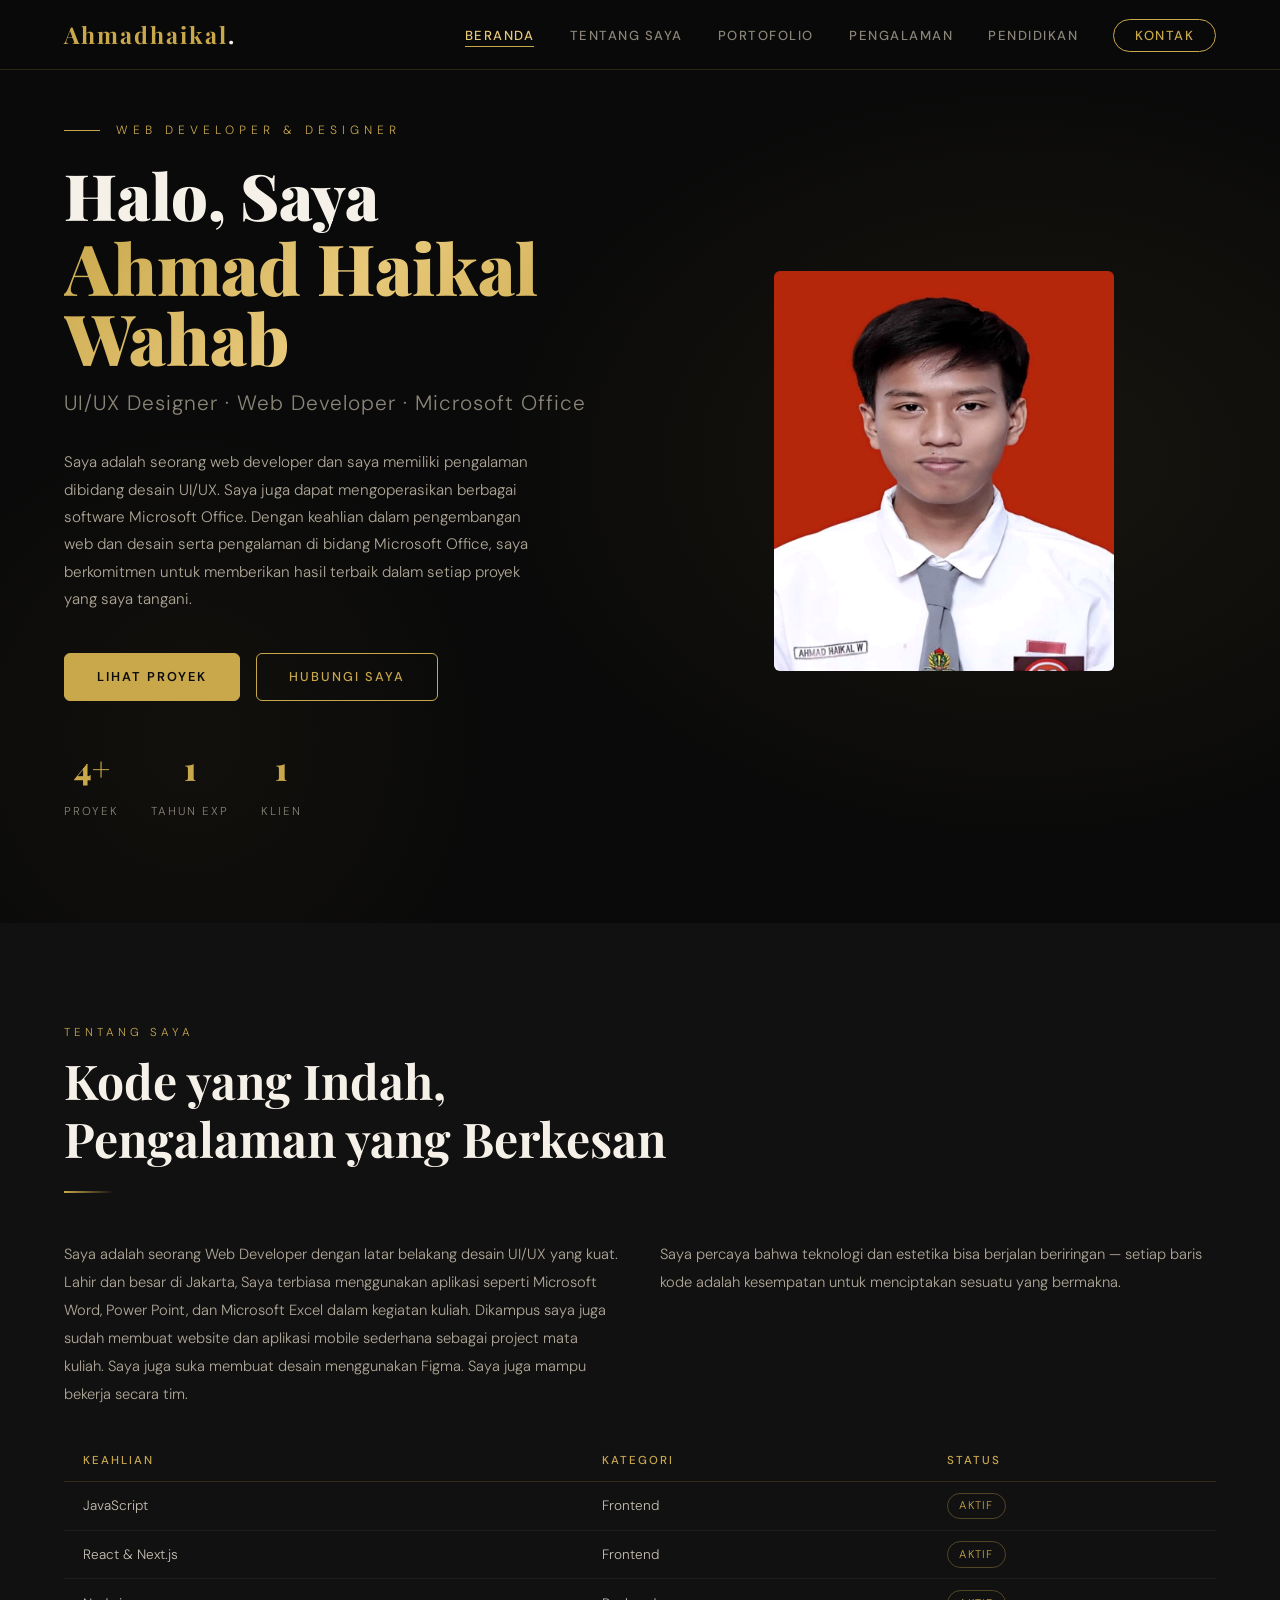
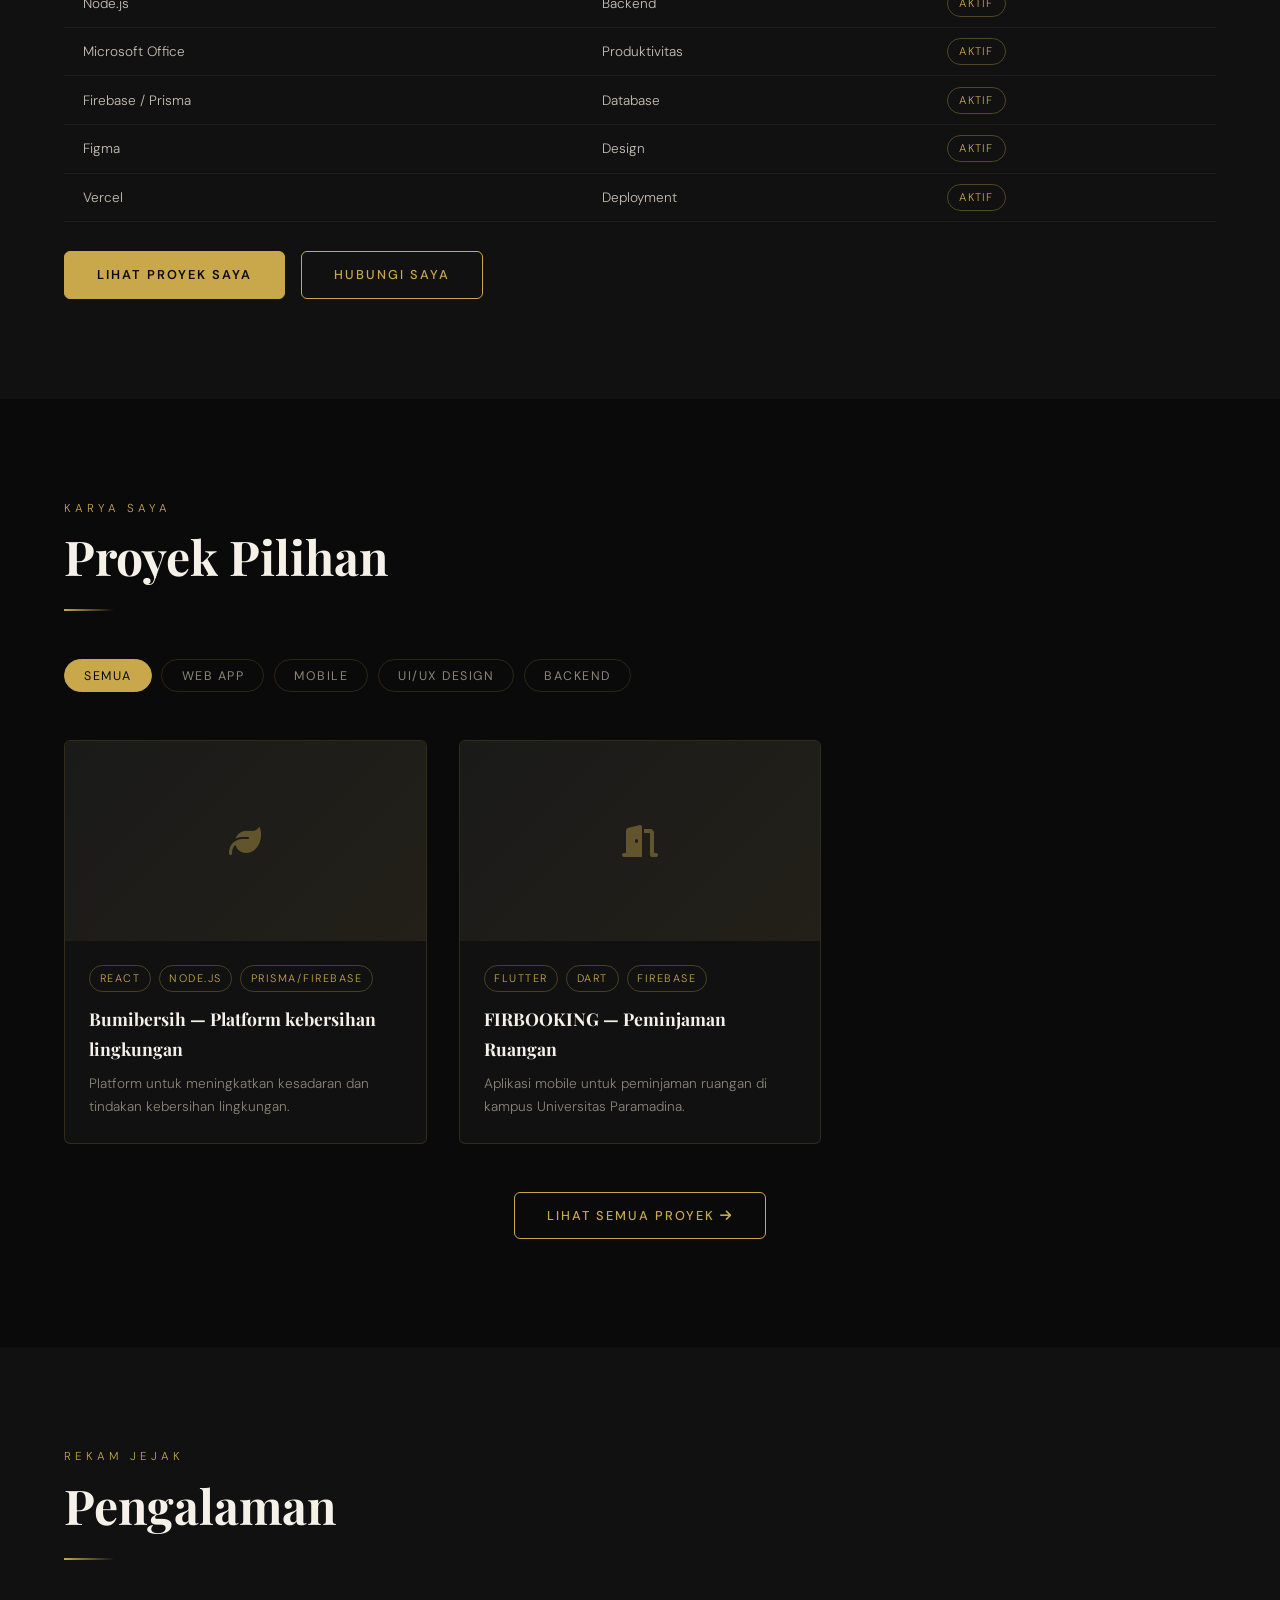
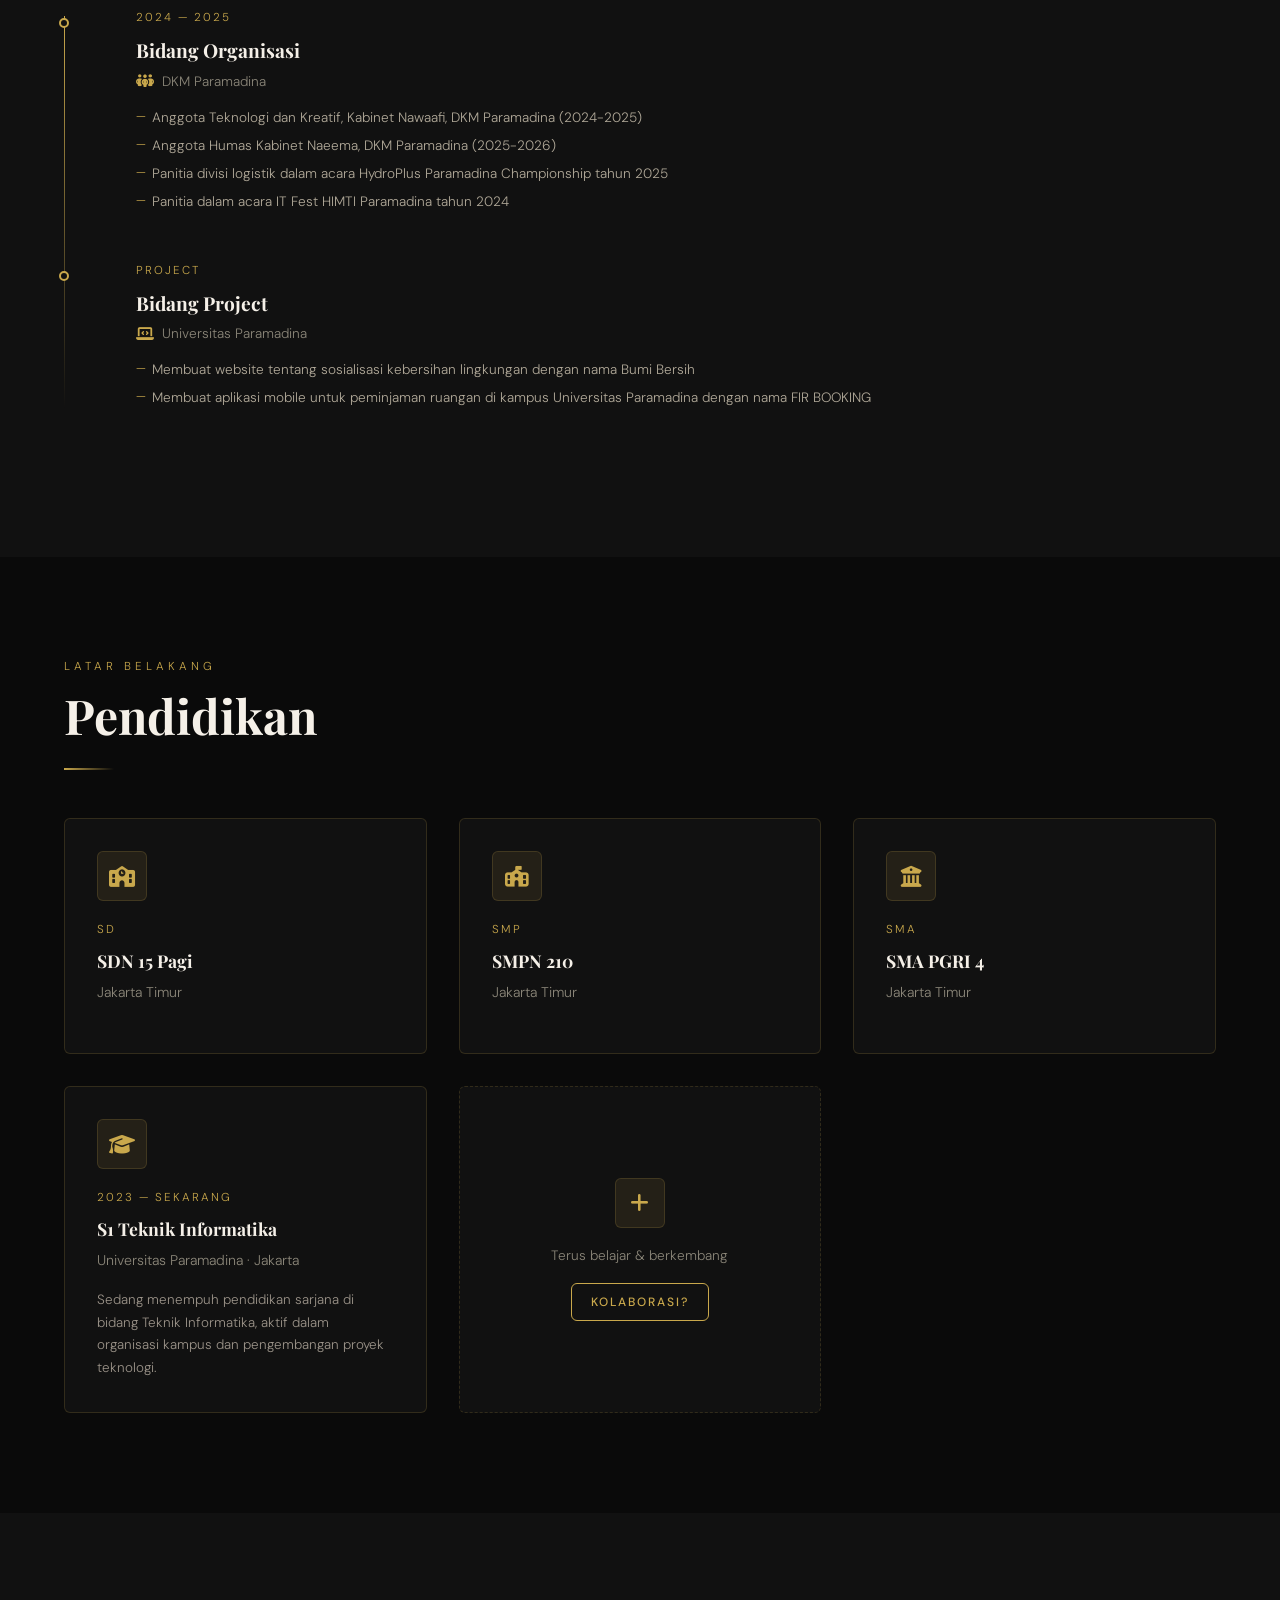
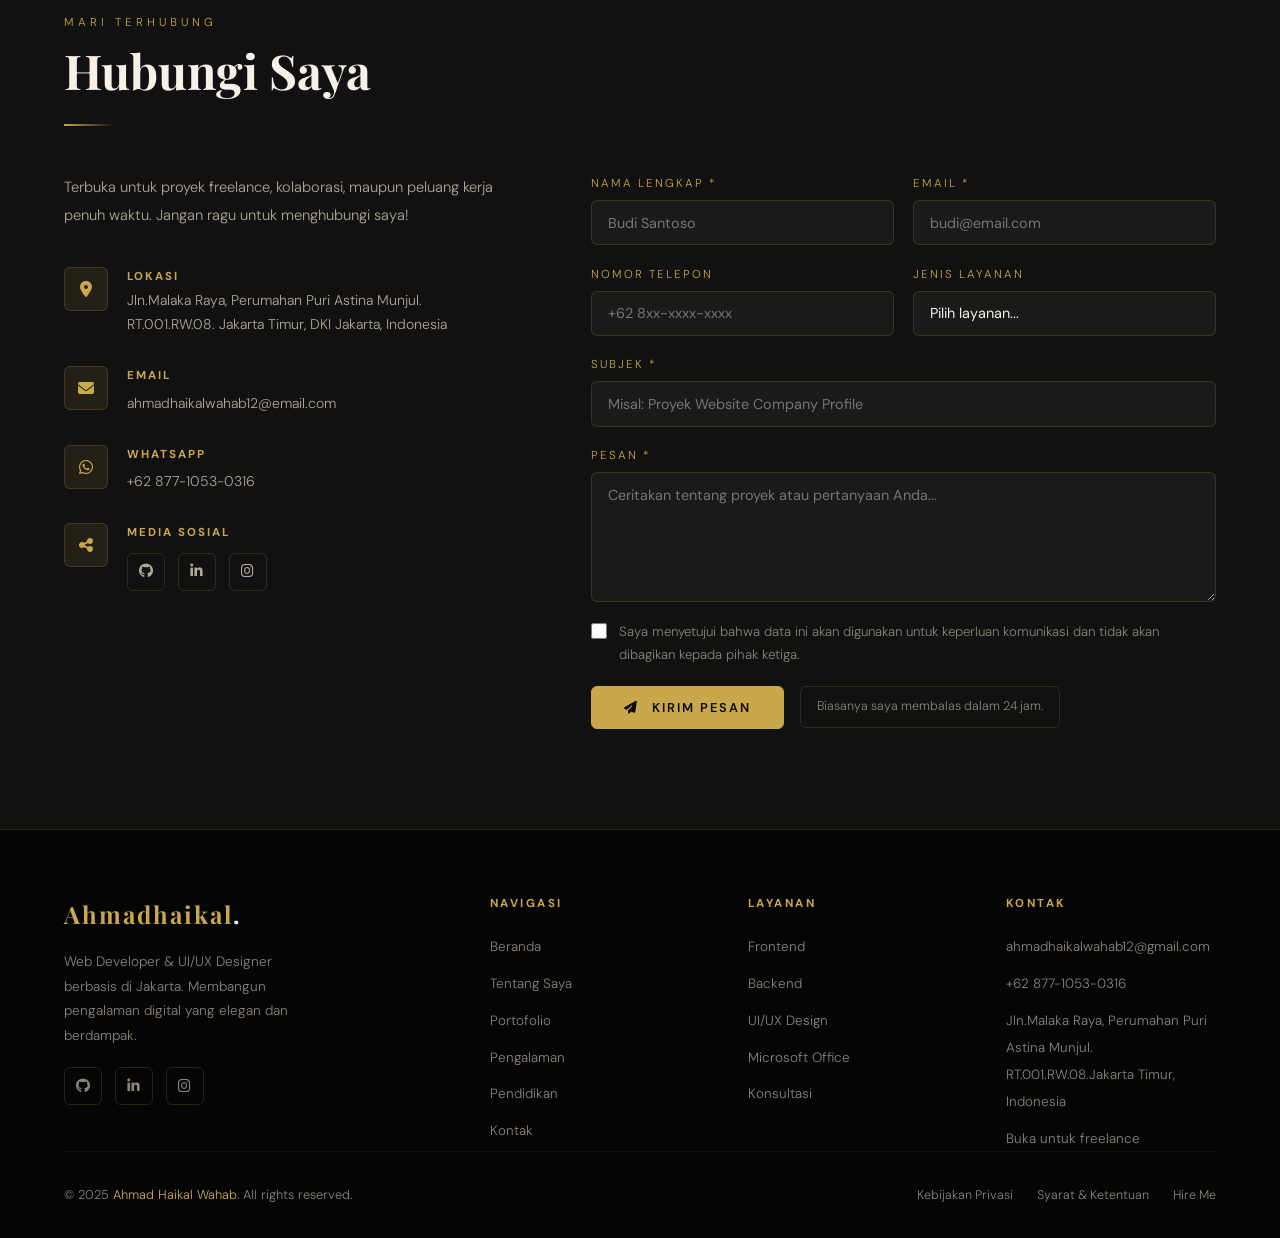
==== commit e50b318a: "update portfolio" ====
--- a/index.html
+++ b/index.html
@@ -171,41 +171,28 @@
 <!-- TENTANG SAYA -->
 <section id="tentang">
   <div style="max-width:1200px; margin:0 auto;">
-    <div class="about-grid">
-
-      <div class="about-img-wrap animate-fadeup">
-        <div class="about-img-frame">
-           <img
-            src="forto.jpeg"
-            alt="Foto Ahmad Haikal Wahab"
-            style="width:100%; height:100%; object-fit:cover; object-position:top;"
-            onerror="this.style.display='none'; this.nextElementSibling.style.display='flex';"
-          />
-        </div>
-        <div class="about-badge">
-          <span class="big">1+</span>
-          <span class="sm">Tahun Pengalaman</span>
-        </div>
-      </div>
-
-      <div class="animate-fadeup delay-1">
-        <span class="section-label">Tentang Saya</span>
-        <h2 class="section-title">Kode yang Indah,<br>Pengalaman yang Berkesan</h2>
-        <div class="divider"></div>
-
-        <p style="color:#b0a898; font-size:0.92rem; margin-bottom:1rem; line-height:1.9;">
-          Saya adalah seorang Web Developer dengan latar belakang desain UI/UX yang kuat.
-          Lahir dan besar di Jakarta, Saya terbiasa menggunakan aplikasi seperti Microsoft Word,
-          Power Point, dan Microsoft Excel dalam kegiatan kuliah. Dikampus saya juga sudah membuat website dan aplikasi mobile
-          sederhana sebagai project mata kuliah. Saya juga suka membuat desain menggunakan Figma. Saya juga mampu bekerja secara tim.
-        </p>
-        <p style="color:#b0a898; font-size:0.92rem; margin-bottom:1.5rem; line-height:1.9;">
-          Saya percaya bahwa teknologi dan estetika bisa berjalan beriringan — setiap baris kode
-          adalah kesempatan untuk menciptakan sesuatu yang bermakna.
-        </p>
-
-        <!-- Tabel kemampuan -->
-        <table class="about-skills-table">
+    <div class="animate-fadeup">
+      <span class="section-label">Tentang Saya</span>
+      <h2 class="section-title">Kode yang Indah,<br>Pengalaman yang Berkesan</h2>
+      <div class="divider"></div>
+ 
+      <div class="about-content">
+        <div class="about-text-cols">
+          <p style="color:#b0a898; font-size:0.92rem; line-height:1.9;">
+            Saya adalah seorang Web Developer dengan latar belakang desain UI/UX yang kuat.
+            Lahir dan besar di Jakarta, Saya terbiasa menggunakan aplikasi seperti Microsoft Word,
+            Power Point, dan Microsoft Excel dalam kegiatan kuliah. Dikampus saya juga sudah membuat website dan aplikasi mobile
+            sederhana sebagai project mata kuliah. Saya juga suka membuat desain menggunakan Figma. Saya juga mampu bekerja secara tim.
+          </p>
+          <p style="color:#b0a898; font-size:0.92rem; line-height:1.9;">
+            Saya percaya bahwa teknologi dan estetika bisa berjalan beriringan — setiap baris kode
+            adalah kesempatan untuk menciptakan sesuatu yang bermakna.
+          </p>
+        </div>
+      </div>
+ 
+      <!-- Tabel kemampuan -->
+      <table class="about-skills-table">
           <thead>
             <tr>
               <th>Keahlian</th>
@@ -251,13 +238,11 @@
             </tr>
           </tbody>
         </table>
-
+ 
         <div style="display:flex; gap:1rem; flex-wrap:wrap;">
           <a href="#portofolio" class="btn btn-solid">Lihat Proyek Saya</a>
           <a href="#kontak" class="btn">Hubungi Saya</a>
         </div>
-      </div>
-
     </div>
   </div>
 </section>
--- a/style.css
+++ b/style.css
@@ -368,56 +368,25 @@
 #tentang {
   background: var(--bg-2);
 }
-
-.about-grid {
+ 
+.about-content {
+  margin-bottom: 2rem;
+}
+ 
+.about-text-cols {
   display: grid;
-  grid-template-columns: 1fr 1.4fr;
-  gap: 5rem;
-  align-items: start;
-}
-
-.about-img-wrap { position: relative; }
-
-.about-img-frame {
-  width: 100%;
-  aspect-ratio: 3/4;
-  max-height: 480px;
-  overflow: hidden;
-  border-radius: var(--radius);
-  position: relative;
-}
-
-.about-img-frame img {
-  width: 100%; height: 100%;
-  object-fit: cover;
-  filter: grayscale(15%);
-}
-
-.about-badge {
-  position: absolute; bottom: -20px; right: -20px;
-  background: var(--gold);
-  color: var(--bg);
-  padding: 1.2rem 1.5rem;
-  border-radius: var(--radius);
-  font-family: var(--font-head);
-  text-align: center;
-  box-shadow: var(--shadow);
-}
-.about-badge .big { font-size: 1.8rem; font-weight: 900; display: block; line-height: 1; }
-.about-badge .sm { font-size: 0.65rem; letter-spacing: 2px; text-transform: uppercase; }
-
-.about-list {
-  display: grid; grid-template-columns: 1fr 1fr; gap: 0.8rem;
-  margin: 1.8rem 0;
-}
-.about-list li {
-  display: flex; align-items: center; gap: 0.6rem;
-  font-size: 0.88rem; color: #b0a898;
-}
-.about-list li::before {
-  content: '▸'; color: var(--gold); font-size: 0.75rem;
-}
-
+  grid-template-columns: 1fr 1fr;
+  gap: 2.5rem;
+  margin-bottom: 0;
+}
+ 
+@media (max-width: 680px) {
+  .about-text-cols {
+    grid-template-columns: 1fr;
+    gap: 1rem;
+  }
+}
+ 
 /* About Skills Table */
 .about-skills-table {
   width: 100%;
@@ -426,16 +395,16 @@
   font-size: 0.85rem;
   table-layout: fixed;
 }
-
+ 
 .about-skills-table th:nth-child(1),
 .about-skills-table td:nth-child(1) { width: 45%; }
-
+ 
 .about-skills-table th:nth-child(2),
 .about-skills-table td:nth-child(2) { width: 30%; }
-
+ 
 .about-skills-table th:nth-child(3),
 .about-skills-table td:nth-child(3) { width: 25%; }
-
+ 
 .about-skills-table th {
   text-align: left;
   padding: 0.65rem 1.2rem;
@@ -446,7 +415,7 @@
   border-bottom: 1px solid var(--border);
   font-weight: 500;
 }
-
+ 
 .about-skills-table td {
   padding: 0.65rem 1.2rem;
   border-bottom: 1px solid rgba(255,255,255,0.05);
@@ -456,11 +425,11 @@
   text-overflow: ellipsis;
   white-space: nowrap;
 }
-
+ 
 .about-skills-table tr:hover td {
   background: rgba(201,168,76,0.04);
 }
-
+ 
 .skill-badge {
   display: inline-block;
   padding: 0.18rem 0.7rem;
@@ -471,14 +440,14 @@
   text-transform: uppercase;
   color: var(--gold);
 }
-
+ 
 @media (max-width: 1024px) {
   .about-skills-table th,
   .about-skills-table td {
     padding: 0.6rem 1rem;
   }
 }
-
+ 
 @media (max-width: 680px) {
   .about-skills-table { font-size: 0.82rem; }
   .about-skills-table th:last-child,
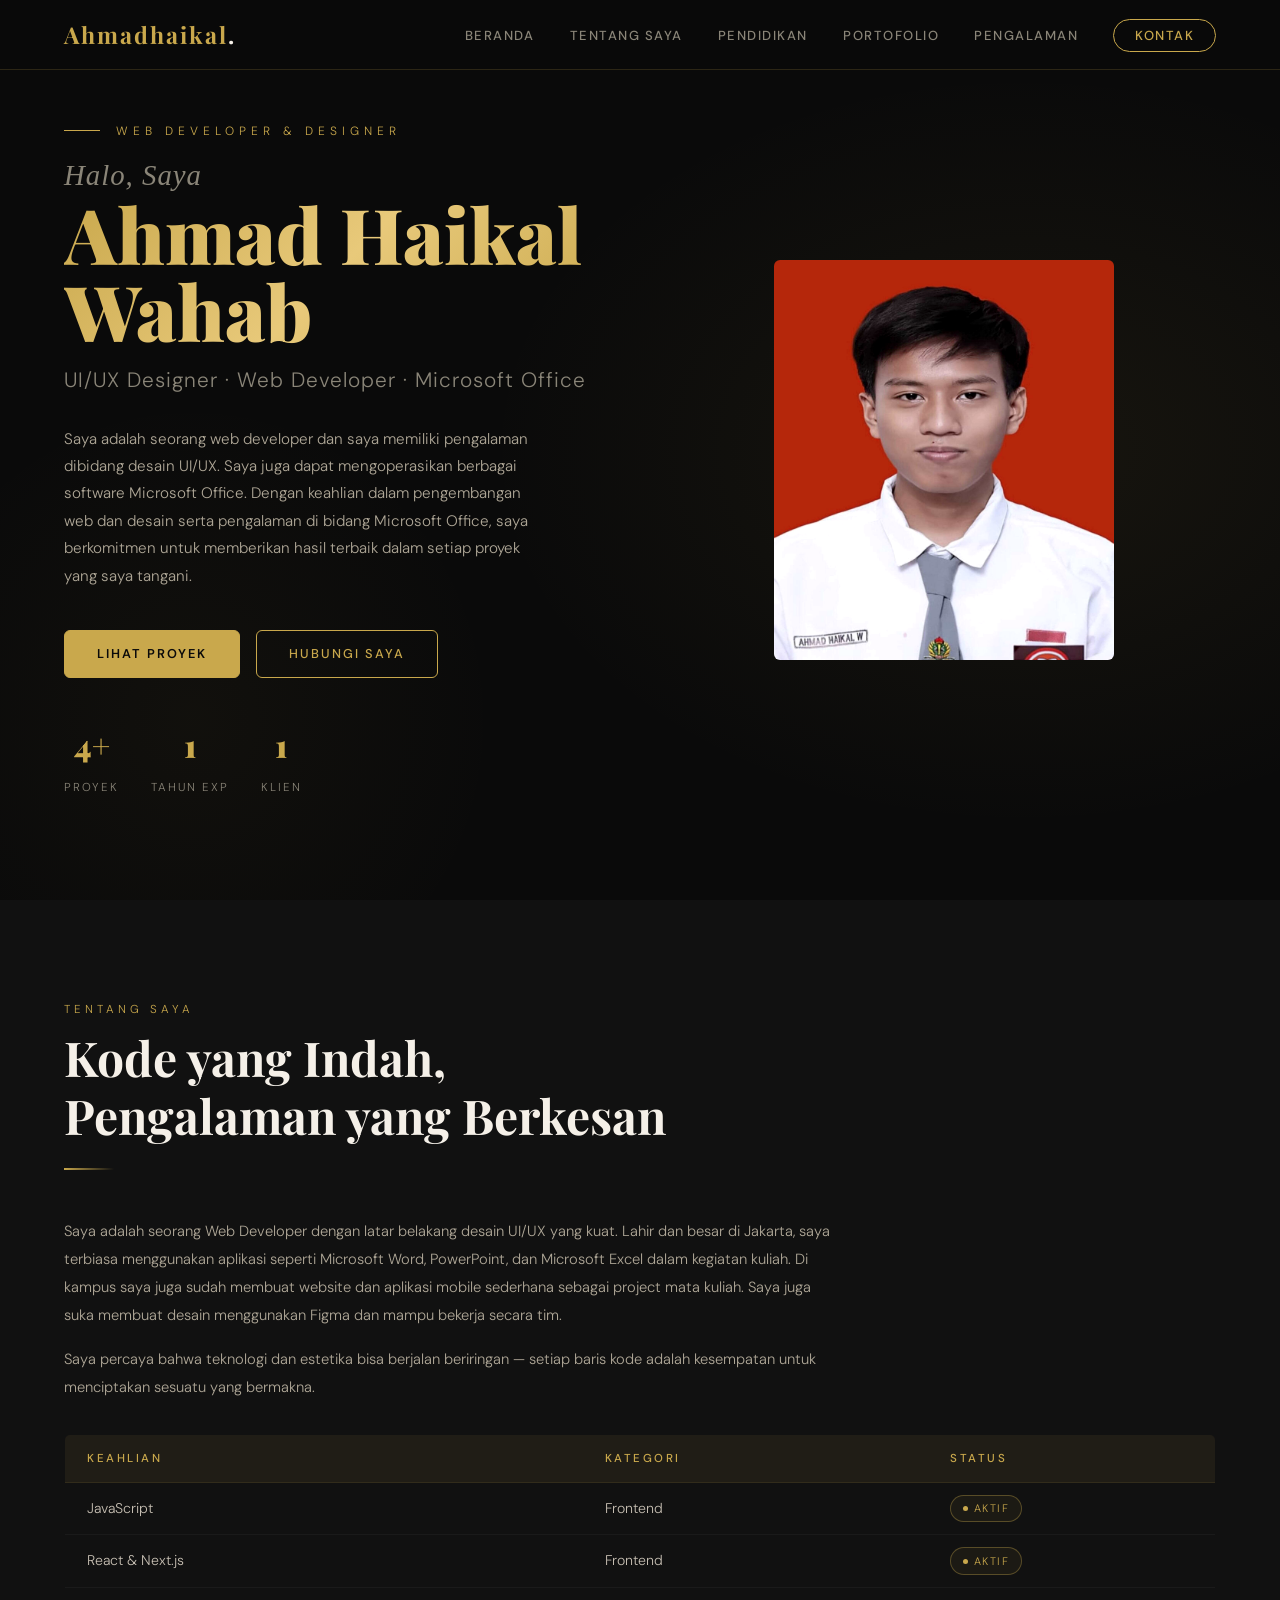
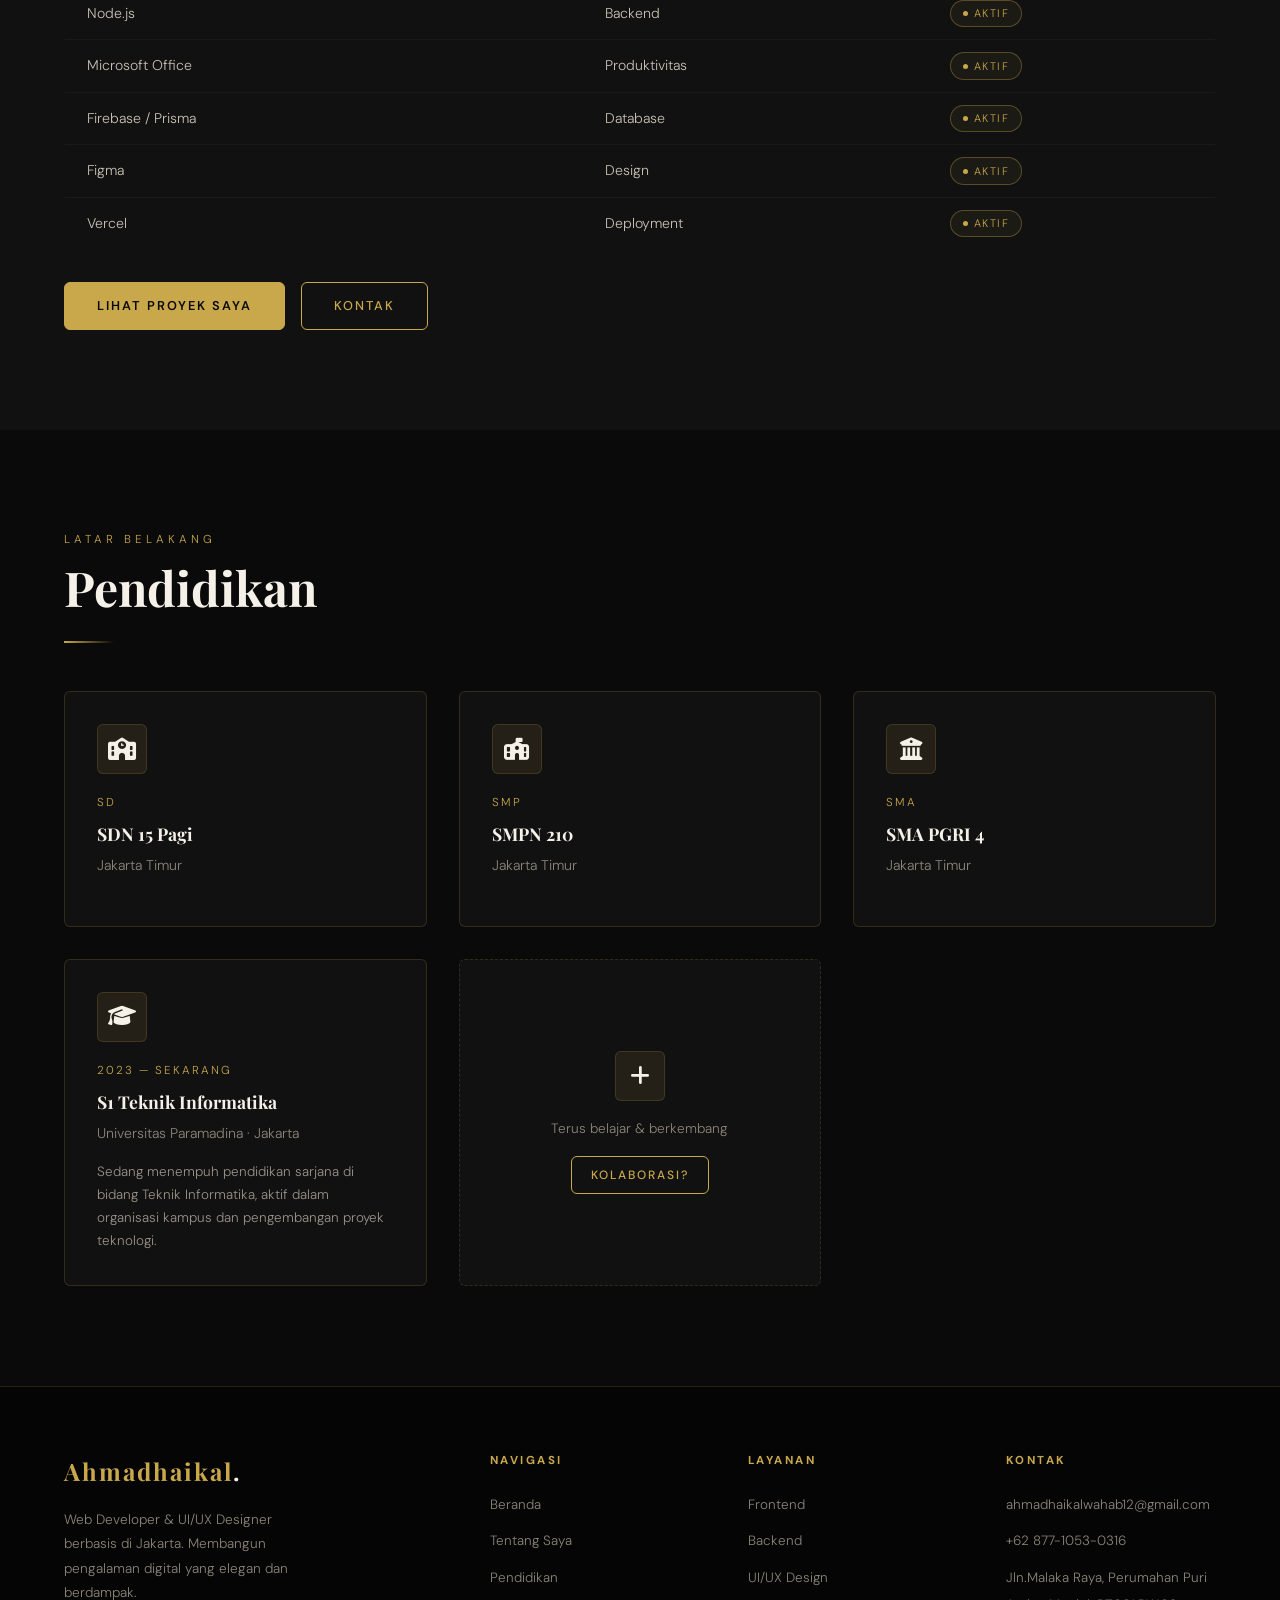
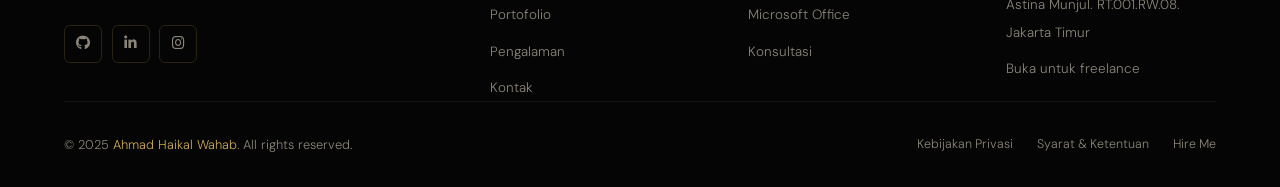
==== commit 8a8971fa: "update portfolio" ====
--- a/index.html
+++ b/index.html
@@ -4,96 +4,24 @@
   <meta charset="UTF-8" />
   <meta name="viewport" content="width=device-width, initial-scale=1.0" />
   <meta name="description" content="Portfolio profesional — Web Developer & UI/UX Designer" />
-  <title>Ahmad Haikal Wahab — Portfolio</title>
-
-  <!-- EXTERNAL CSS -->
+  <title>Ahmad Haikal Wahab — Beranda</title>
+
   <link rel="stylesheet" href="style.css" />
-
-  <!-- FONT AWESOME ICONS -->
   <link rel="stylesheet" href="https://cdnjs.cloudflare.com/ajax/libs/font-awesome/6.5.1/css/all.min.css" />
-
-  <!-- INTERNAL CSS -->
-  <style>
-    .hero-name .gold-text {
-      background: linear-gradient(135deg, #c9a84c 0%, #e8c97a 50%, #c9a84c 100%);
-      -webkit-background-clip: text;
-      -webkit-text-fill-color: transparent;
-      background-clip: text;
-    }
-    .avatar-placeholder {
-      width: 100%; height: 100%;
-      background: linear-gradient(145deg, #1a1a1a 0%, #2a2520 50%, #1a1611 100%);
-      display: flex; flex-direction: column;
-      align-items: center; justify-content: center;
-      color: rgba(201,168,76,0.5);
-      border-radius: 6px;
-    }
-    .avatar-placeholder span {
-      font-size: 0.75rem;
-      letter-spacing: 3px;
-      text-transform: uppercase;
-      color: rgba(201,168,76,0.4);
-      margin-top: 0.8rem;
-    }
-    .project-placeholder {
-      width: 100%; height: 100%;
-      display: flex; align-items: center; justify-content: center;
-      font-size: 2rem;
-      background: linear-gradient(135deg, #1a1a1a, #222018);
-      color: rgba(201,168,76,0.4);
-    }
-    .nav-cta {
-      padding: 0.45rem 1.3rem !important;
-      border: 1px solid var(--gold) !important;
-      border-radius: 50px !important;
-      color: var(--gold) !important;
-      transition: all var(--trans) !important;
-    }
-    .nav-cta:hover { background: var(--gold) !important; color: var(--bg) !important; }
-    .nav-cta::after { display: none !important; }
-    #toast {
-      position: fixed; bottom: 2rem; right: 2rem;
-      background: var(--gold); color: var(--bg);
-      padding: 0.9rem 1.6rem;
-      border-radius: 6px;
-      font-size: 0.85rem; font-weight: 500;
-      transform: translateY(120px);
-      opacity: 0;
-      transition: all 0.4s ease;
-      z-index: 9999;
-      box-shadow: 0 8px 30px rgba(201,168,76,0.3);
-    }
-    #toast.show { transform: translateY(0); opacity: 1; }
-    #scrollTop {
-      position: fixed; bottom: 2rem; left: 2rem;
-      width: 44px; height: 44px;
-      background: rgba(10,10,10,0.8);
-      border: 1px solid var(--border);
-      border-radius: 50%;
-      display: flex; align-items: center; justify-content: center;
-      cursor: pointer; color: var(--gold);
-      font-size: 1rem;
-      opacity: 0; pointer-events: none;
-      transition: all 0.35s ease;
-      z-index: 999;
-    }
-    #scrollTop.visible { opacity: 1; pointer-events: auto; }
-    #scrollTop:hover { background: var(--gold); color: var(--bg); border-color: var(--gold); }
-  </style>
 </head>
 
 <body>
 
 <!-- NAVBAR -->
 <nav id="navbar">
-  <a href="#beranda" class="nav-logo">Ahmadhaikal<span>.</span></a>
+  <a href="beranda.html" class="nav-logo">Ahmadhaikal<span>.</span></a>
   <ul class="nav-links">
-    <li><a href="#beranda" class="active">Beranda</a></li>
-    <li><a href="#tentang">Tentang Saya</a></li>
-    <li><a href="#portofolio">Portofolio</a></li>
-    <li><a href="#pengalaman">Pengalaman</a></li>
-    <li><a href="#pendidikan">Pendidikan</a></li>
-    <li><a href="#kontak" class="nav-cta">Kontak</a></li>
+    <li><a href="index.html" class="active">Beranda</a></li>
+    <li><a href="index.html#tentang">Tentang Saya</a></li>
+    <li><a href="index.html#pendidikan">Pendidikan</a></li>
+    <li><a href="portfolio.html">Portofolio</a></li>
+    <li><a href="portfolio.html#pengalaman">Pengalaman</a></li>
+    <li><a href="kontak.html" class="nav-cta">Kontak</a></li>
   </ul>
   <div class="hamburger" id="hamburger" aria-label="Buka menu">
     <span></span><span></span><span></span>
@@ -102,12 +30,12 @@
 
 <!-- Mobile Menu -->
 <div class="mobile-menu" id="mobileMenu">
-  <a href="#beranda">Beranda</a>
-  <a href="#tentang">Tentang Saya</a>
-  <a href="#portofolio">Portofolio</a>
-  <a href="#pengalaman">Pengalaman</a>
-  <a href="#pendidikan">Pendidikan</a>
-  <a href="#kontak">Kontak</a>
+  <a href="index.html">Beranda</a>
+  <a href="index.html#tentang">Tentang Saya</a>
+  <a href="index.html#pendidikan">Pendidikan</a>
+  <a href="portfolio.html">Portofolio</a>
+  <a href="portfolio.html#pengalaman">Pengalaman</a>
+  <a href="kontak.html">Kontak</a>
 </div>
 
 
@@ -118,21 +46,26 @@
 
     <div class="animate-fadeup">
       <p class="hero-eyebrow">Web Developer &amp; Designer</p>
+
       <h1 class="hero-name">
-        Halo, Saya
+        <span class="hero-greeting">Halo, Saya</span>
         <span class="gold-text name-line">Ahmad Haikal<br>Wahab</span>
       </h1>
+
       <p class="hero-role">UI/UX Designer · Web Developer · Microsoft Office</p>
+
       <p class="hero-desc">
         Saya adalah seorang web developer dan saya memiliki pengalaman dibidang desain UI/UX.
         Saya juga dapat mengoperasikan berbagai software Microsoft Office.
         Dengan keahlian dalam pengembangan web dan desain serta pengalaman di bidang Microsoft Office,
         saya berkomitmen untuk memberikan hasil terbaik dalam setiap proyek yang saya tangani.
       </p>
+
       <div class="hero-actions">
-        <a href="#portofolio" class="btn btn-solid">Lihat Proyek</a>
-        <a href="#kontak" class="btn">Hubungi Saya</a>
-      </div>
+        <a href="portfolio.html" class="btn btn-solid">Lihat Proyek</a>
+        <a href="kontak.html" class="btn">Hubungi Saya</a>
+      </div>
+
       <div class="hero-stats">
         <div class="stat-item">
           <span class="stat-num">4+</span>
@@ -154,10 +87,10 @@
         <img
           src="forto.jpeg"
           alt="Foto Profil Ahmad Haikal Wahab"
-          style="width:100%; height:100%; object-fit:cover; border-radius:6px;"
+          style="width:100%; height:100%; object-fit:cover; object-position:top; border-radius:6px;"
           onerror="this.style.display='none'; this.nextElementSibling.style.display='flex';"
         />
-        <div class="avatar-placeholder" style="display:none; border-radius:6px; border:1px solid rgba(201,168,76,0.15);;">
+        <div class="avatar-placeholder" style="display:none; border-radius:6px; border:1px solid rgba(201,168,76,0.15);">
           <i class="fa-solid fa-user-tie" style="font-size:4rem; color:rgba(201,168,76,0.4);"></i>
           <span>Foto Profil</span>
         </div>
@@ -171,177 +104,73 @@
 <!-- TENTANG SAYA -->
 <section id="tentang">
   <div style="max-width:1200px; margin:0 auto;">
-    <div class="animate-fadeup">
-      <span class="section-label">Tentang Saya</span>
-      <h2 class="section-title">Kode yang Indah,<br>Pengalaman yang Berkesan</h2>
-      <div class="divider"></div>
- 
-      <div class="about-content">
-        <div class="about-text-cols">
-          <p style="color:#b0a898; font-size:0.92rem; line-height:1.9;">
-            Saya adalah seorang Web Developer dengan latar belakang desain UI/UX yang kuat.
-            Lahir dan besar di Jakarta, Saya terbiasa menggunakan aplikasi seperti Microsoft Word,
-            Power Point, dan Microsoft Excel dalam kegiatan kuliah. Dikampus saya juga sudah membuat website dan aplikasi mobile
-            sederhana sebagai project mata kuliah. Saya juga suka membuat desain menggunakan Figma. Saya juga mampu bekerja secara tim.
-          </p>
-          <p style="color:#b0a898; font-size:0.92rem; line-height:1.9;">
-            Saya percaya bahwa teknologi dan estetika bisa berjalan beriringan — setiap baris kode
-            adalah kesempatan untuk menciptakan sesuatu yang bermakna.
-          </p>
-        </div>
-      </div>
- 
-      <!-- Tabel kemampuan -->
-      <table class="about-skills-table">
-          <thead>
-            <tr>
-              <th>Keahlian</th>
-              <th>Kategori</th>
-              <th>Status</th>
-            </tr>
-          </thead>
-          <tbody>
-            <tr>
-              <td>JavaScript</td>
-              <td>Frontend</td>
-              <td><span class="skill-badge">Aktif</span></td>
-            </tr>
-            <tr>
-              <td>React &amp; Next.js</td>
-              <td>Frontend</td>
-              <td><span class="skill-badge">Aktif</span></td>
-            </tr>
-            <tr>
-              <td>Node.js</td>
-              <td>Backend</td>
-              <td><span class="skill-badge">Aktif</span></td>
-            </tr>
-            <tr>
-              <td>Microsoft Office</td>
-              <td>Produktivitas</td>
-              <td><span class="skill-badge">Aktif</span></td>
-            </tr>
-            <tr>
-              <td>Firebase / Prisma</td>
-              <td>Database</td>
-              <td><span class="skill-badge">Aktif</span></td>
-            </tr>
-            <tr>
-              <td>Figma</td>
-              <td>Design</td>
-              <td><span class="skill-badge">Aktif</span></td>
-            </tr>
-            <tr>
-              <td>Vercel</td>
-              <td>Deployment</td>
-              <td><span class="skill-badge">Aktif</span></td>
-            </tr>
-          </tbody>
-        </table>
- 
-        <div style="display:flex; gap:1rem; flex-wrap:wrap;">
-          <a href="#portofolio" class="btn btn-solid">Lihat Proyek Saya</a>
-          <a href="#kontak" class="btn">Hubungi Saya</a>
-        </div>
-    </div>
-  </div>
-</section>
-
-
-<!-- PORTOFOLIO -->
-<section id="portofolio">
-  <div style="max-width:1200px; margin:0 auto;">
-    <span class="section-label">Karya Saya</span>
-    <h2 class="section-title">Proyek Pilihan</h2>
+    <span class="section-label">Tentang Saya</span>
+    <h2 class="section-title">Kode yang Indah,<br>Pengalaman yang Berkesan</h2>
     <div class="divider"></div>
- 
-    <div class="filter-bar">
-      <button class="filter-btn active" data-filter="all">Semua</button>
-      <button class="filter-btn" data-filter="web">Web App</button>
-      <button class="filter-btn" data-filter="mobile">Mobile</button>
-      <button class="filter-btn" data-filter="design">UI/UX Design</button>
-      <button class="filter-btn" data-filter="backend">Backend</button>
-    </div>
- 
-    <div class="projects-grid">
- 
-      <article class="project-card" data-cat="web">
-        <div class="project-img">
-          <div class="project-placeholder">
-            <i class="fa-solid fa-leaf"></i>
-          </div>
-          <div class="project-overlay">
-            <a href="https://bumi-bersih-five.vercel.app/" class="overlay-link" target="_blank" rel="noopener" title="Live Demo"><i class="fa-solid fa-arrow-up-right-from-square"></i></a>
-            <a href="https://github.com/ahmadhaikalwahab12-dev/bumibersih" class="overlay-link" target="_blank" rel="noopener" title="GitHub"><i class="fa-brands fa-github"></i></a>
-          </div>
-        </div>
-        <div class="project-body">
-          <div class="project-tags"><span class="tag">React</span><span class="tag">Node.js</span><span class="tag">Prisma/Firebase</span></div>
-          <h3 class="project-title">Bumibersih — Platform kebersihan lingkungan</h3>
-          <p class="project-desc">Platform untuk meningkatkan kesadaran dan tindakan kebersihan lingkungan.</p>
-        </div>
-      </article>
- 
-      <article class="project-card" data-cat="design">
-        <div class="project-img">
-          <div class="project-placeholder">
-            <i class="fa-solid fa-door-open"></i>
-          </div>
-          <div class="project-overlay">
-            <a href="#" class="overlay-link" title="Live Demo"><i class="fa-solid fa-arrow-up-right-from-square"></i></a>
-            <a href="https://github.com/ahmadhaikalwahab12-dev/firbooking" class="overlay-link" target="_blank" rel="noopener" title="GitHub"><i class="fa-brands fa-github"></i></a>
-          </div>
-        </div>
-        <div class="project-body">
-          <div class="project-tags"><span class="tag">Flutter</span><span class="tag">Dart</span><span class="tag">Firebase</span></div>
-          <h3 class="project-title">FIRBOOKING — Peminjaman Ruangan</h3>
-          <p class="project-desc">Aplikasi mobile untuk peminjaman ruangan di kampus Universitas Paramadina.</p>
-        </div>
-      </article>
-    </div>
-    <div style="text-align:center; margin-top:3rem;">
-      <a href="#" class="btn">Lihat Semua Proyek <i class="fa-solid fa-arrow-right"></i></a>
-    </div>
-  </div>
-</section>
- 
-
-<!-- PENGALAMAN -->
-<section id="pengalaman">
-  <div style="max-width:1200px; margin:0 auto;">
-    <span class="section-label">Rekam Jejak</span>
-    <h2 class="section-title">Pengalaman</h2>
-    <div class="divider"></div>
-    <div class="timeline">
-
-      <div class="timeline-item">
-        <p class="timeline-period">2024 — 2025</p>
-        <h3 class="timeline-role">Bidang Organisasi</h3>
-        <p class="timeline-company">
-          <i class="fa-solid fa-people-group"></i>
-          DKM Paramadina
-        </p>
-        <ul class="timeline-list">
-          <li>Anggota Teknologi dan Kreatif, Kabinet Nawaafi, DKM Paramadina (2024-2025)</li>
-          <li>Anggota Humas Kabinet Naeema, DKM Paramadina (2025-2026)</li>
-          <li>Panitia divisi logistik dalam acara HydroPlus Paramadina Championship tahun 2025</li>
-          <li>Panitia dalam acara IT Fest HIMTI Paramadina tahun 2024</li>
-        </ul>
-      </div>
-
-      <div class="timeline-item">
-        <p class="timeline-period">Project</p>
-        <h3 class="timeline-role">Bidang Project</h3>
-        <p class="timeline-company">
-          <i class="fa-solid fa-laptop-code"></i>
-          Universitas Paramadina
-        </p>
-        <ul class="timeline-list">
-          <li>Membuat website tentang sosialisasi kebersihan lingkungan dengan nama Bumi Bersih</li>
-          <li>Membuat aplikasi mobile untuk peminjaman ruangan di kampus Universitas Paramadina dengan nama FIR BOOKING</li>
-        </ul>
-      </div>
-
+
+    <p style="color:#b0a898; font-size:0.92rem; margin-bottom:1rem; line-height:1.9; max-width:780px;">
+      Saya adalah seorang Web Developer dengan latar belakang desain UI/UX yang kuat.
+      Lahir dan besar di Jakarta, saya terbiasa menggunakan aplikasi seperti Microsoft Word,
+      PowerPoint, dan Microsoft Excel dalam kegiatan kuliah. Di kampus saya juga sudah membuat
+      website dan aplikasi mobile sederhana sebagai project mata kuliah. Saya juga suka membuat
+      desain menggunakan Figma dan mampu bekerja secara tim.
+    </p>
+    <p style="color:#b0a898; font-size:0.92rem; margin-bottom:2rem; line-height:1.9; max-width:780px;">
+      Saya percaya bahwa teknologi dan estetika bisa berjalan beriringan — setiap baris kode
+      adalah kesempatan untuk menciptakan sesuatu yang bermakna.
+    </p>
+
+    <!-- Tabel kemampuan -->
+    <table class="about-skills-table">
+      <thead>
+        <tr>
+          <th>Keahlian</th>
+          <th>Kategori</th>
+          <th>Status</th>
+        </tr>
+      </thead>
+      <tbody>
+        <tr>
+          <td>JavaScript</td>
+          <td>Frontend</td>
+          <td><span class="skill-badge">Aktif</span></td>
+        </tr>
+        <tr>
+          <td>React &amp; Next.js</td>
+          <td>Frontend</td>
+          <td><span class="skill-badge">Aktif</span></td>
+        </tr>
+        <tr>
+          <td>Node.js</td>
+          <td>Backend</td>
+          <td><span class="skill-badge">Aktif</span></td>
+        </tr>
+        <tr>
+          <td>Microsoft Office</td>
+          <td>Produktivitas</td>
+          <td><span class="skill-badge">Aktif</span></td>
+        </tr>
+        <tr>
+          <td>Firebase / Prisma</td>
+          <td>Database</td>
+          <td><span class="skill-badge">Aktif</span></td>
+        </tr>
+        <tr>
+          <td>Figma</td>
+          <td>Design</td>
+          <td><span class="skill-badge">Aktif</span></td>
+        </tr>
+        <tr>
+          <td>Vercel</td>
+          <td>Deployment</td>
+          <td><span class="skill-badge">Aktif</span></td>
+        </tr>
+      </tbody>
+    </table>
+
+    <div style="display:flex; gap:1rem; flex-wrap:wrap; margin-top:2rem;">
+      <a href="portfolio.html" class="btn btn-solid">Lihat Proyek Saya</a>
+      <a href="kontak.html" class="btn">Kontak</a>
     </div>
   </div>
 </section>
@@ -392,129 +221,9 @@
           <i class="fa-solid fa-plus"></i>
         </div>
         <p style="font-size:0.85rem; color:var(--gray);">Terus belajar &amp; berkembang</p>
-        <a href="#kontak" class="btn" style="margin-top:1rem; font-size:0.75rem; padding:0.5rem 1.2rem;">Kolaborasi?</a>
-      </div>
-
-    </div>
-  </div>
-</section>
-
-
-<!-- KONTAK -->
-<section id="kontak">
-  <div style="max-width:1200px; margin:0 auto;">
-    <span class="section-label">Mari Terhubung</span>
-    <h2 class="section-title">Hubungi Saya</h2>
-    <div class="divider"></div>
-
-    <div class="contact-grid">
-
-      <div class="contact-info">
-        <p style="color:#b0a898; font-size:0.92rem; line-height:1.9; margin-bottom:0.5rem;">
-          Terbuka untuk proyek freelance, kolaborasi, maupun peluang kerja penuh waktu.
-          Jangan ragu untuk menghubungi saya!
-        </p>
-
-        <div class="contact-item">
-          <div class="contact-icon"><i class="fa-solid fa-location-dot"></i></div>
-          <div>
-            <h4>Lokasi</h4>
-            <p>Jln.Malaka Raya, Perumahan Puri Astina Munjul. RT.001.RW.08. Jakarta Timur, DKI Jakarta, Indonesia</p>
-          </div>
-        </div>
-
-        <div class="contact-item">
-          <div class="contact-icon"><i class="fa-solid fa-envelope"></i></div>
-          <div>
-            <h4>Email</h4>
-            <a href="mailto:ahmadhaikalwahab12@email.com">ahmadhaikalwahab12@email.com</a>
-          </div>
-        </div>
-
-        <div class="contact-item">
-          <div class="contact-icon"><i class="fa-brands fa-whatsapp"></i></div>
-          <div>
-            <h4>WhatsApp</h4>
-            <a href="https://wa.me/6287710530316" target="_blank" rel="noopener">+62 877-1053-0316</a>
-          </div>
-        </div>
-
-        <div class="contact-item">
-          <div class="contact-icon"><i class="fa-solid fa-share-nodes"></i></div>
-          <div>
-            <h4>Media Sosial</h4>
-            <div class="social-links" style="margin-top:0.6rem;">
-              <a href="https://github.com/ahmadhaikalwahab12-dev" class="social-link" target="_blank" rel="noopener" title="GitHub">
-                <i class="fa-brands fa-github"></i>
-              </a>
-              <a href="https://linkedin.com/in/Ahmad-Haikal-Wahab-12" class="social-link" target="_blank" rel="noopener" title="LinkedIn">
-                <i class="fa-brands fa-linkedin-in"></i>
-              </a>
-              <a href="https://instagram.com/ahmdhaikal15" class="social-link" target="_blank" rel="noopener" title="Instagram">
-                <i class="fa-brands fa-instagram"></i>
-              </a>
-            </div>
-          </div>
-        </div>
-      </div>
-
-      <!-- FORM -->
-      <form class="contact-form" id="contactForm" novalidate>
-
-        <div class="form-row">
-          <div class="form-group">
-            <label for="nama">Nama Lengkap *</label>
-            <input type="text" id="nama" name="nama" placeholder="Budi Santoso" required />
-          </div>
-          <div class="form-group">
-            <label for="email">Email *</label>
-            <input type="email" id="email" name="email" placeholder="budi@email.com" required />
-          </div>
-        </div>
-
-        <div class="form-row">
-          <div class="form-group">
-            <label for="telepon">Nomor Telepon</label>
-            <input type="tel" id="telepon" name="telepon" placeholder="+62 8xx-xxxx-xxxx" />
-          </div>
-          <div class="form-group">
-            <label for="layanan">Jenis Layanan</label>
-            <select id="layanan" name="layanan">
-              <option value="" disabled selected>Pilih layanan...</option>
-              <option value="web">Frontend/Backend</option>
-              <option value="mobile">Microsoft Office</option>
-              <option value="design">UI/UX Design</option>
-              <option value="konsultasi">Konsultasi</option>
-              <option value="lainnya">Lainnya</option>
-            </select>
-          </div>
-        </div>
-
-        <div class="form-group">
-          <label for="subjek">Subjek *</label>
-          <input type="text" id="subjek" name="subjek" placeholder="Misal: Proyek Website Company Profile" required />
-        </div>
-
-        <div class="form-group">
-          <label for="pesan">Pesan *</label>
-          <textarea id="pesan" name="pesan" placeholder="Ceritakan tentang proyek atau pertanyaan Anda..." required></textarea>
-        </div>
-
-        <div class="form-check">
-          <input type="checkbox" id="setuju" name="setuju" required />
-          <label for="setuju" style="cursor:pointer;">
-            Saya menyetujui bahwa data ini akan digunakan untuk keperluan komunikasi dan tidak akan dibagikan kepada pihak ketiga.
-          </label>
-        </div>
-
-        <div class="form-submit">
-          <button type="submit" class="btn btn-solid" id="submitBtn">
-            <i class="fa-solid fa-paper-plane" style="margin-right:0.5rem;"></i> Kirim Pesan
-          </button>
-          <div class="form-note">Biasanya saya membalas dalam 24 jam.</div>
-        </div>
-
-      </form>
+        <a href="kontak.html" class="btn" style="margin-top:1rem; font-size:0.75rem; padding:0.5rem 1.2rem;">Kolaborasi?</a>
+      </div>
+
     </div>
   </div>
 </section>
@@ -523,80 +232,64 @@
 <!-- FOOTER -->
 <footer>
   <div class="footer-top" style="max-width:1200px; margin:0 auto;">
-
     <div class="footer-brand">
-      <a href="#beranda" class="nav-logo">Ahmadhaikal<span>.</span></a>
+      <a href="beranda.html" class="nav-logo">Ahmadhaikal<span>.</span></a>
       <p>Web Developer &amp; UI/UX Designer berbasis di Jakarta. Membangun pengalaman digital yang elegan dan berdampak.</p>
       <div class="social-links" style="margin-top:1.2rem;">
-        <a href="https://github.com" class="social-link" target="_blank" rel="noopener" title="GitHub"><i class="fa-brands fa-github"></i></a>
-        <a href="https://linkedin.com" class="social-link" target="_blank" rel="noopener" title="LinkedIn"><i class="fa-brands fa-linkedin-in"></i></a>
-        <a href="https://instagram.com" class="social-link" target="_blank" rel="noopener" title="Instagram"><i class="fa-brands fa-instagram"></i></a>
-      </div>
-    </div>
-
+        <a href="https://github.com/ahmadhaikalwahab12-dev" class="social-link" target="_blank" rel="noopener" title="GitHub"><i class="fa-brands fa-github"></i></a>
+        <a href="https://linkedin.com/in/Ahmad-Haikal-Wahab-12" class="social-link" target="_blank" rel="noopener" title="LinkedIn"><i class="fa-brands fa-linkedin-in"></i></a>
+        <a href="https://instagram.com/ahmdhaikal15" class="social-link" target="_blank" rel="noopener" title="Instagram"><i class="fa-brands fa-instagram"></i></a>
+      </div>
+    </div>
     <div class="footer-col">
       <h5>Navigasi</h5>
       <ul>
-        <li><a href="#beranda">Beranda</a></li>
-        <li><a href="#tentang">Tentang Saya</a></li>
-        <li><a href="#portofolio">Portofolio</a></li>
-        <li><a href="#pengalaman">Pengalaman</a></li>
-        <li><a href="#pendidikan">Pendidikan</a></li>
-        <li><a href="#kontak">Kontak</a></li>
+        <li><a href="index.html">Beranda</a></li>
+        <li><a href="index.html#tentang">Tentang Saya</a></li>
+        <li><a href="index.html#pendidikan">Pendidikan</a></li>
+        <li><a href="portfolio.html">Portofolio</a></li>
+        <li><a href="portfolio.html#pengalaman">Pengalaman</a></li>
+        <li><a href="kontak.html">Kontak</a></li>
       </ul>
     </div>
-
     <div class="footer-col">
       <h5>Layanan</h5>
       <ul>
-        <li><a href="#portofolio">Frontend</a></li>
-        <li><a href="#portofolio">Backend</a></li>
-        <li><a href="#portofolio">UI/UX Design</a></li>
-        <li><a href="#portofolio">Microsoft Office</a></li>
-        <li><a href="#kontak">Konsultasi</a></li>
+        <li><a href="portfolio.html">Frontend</a></li>
+        <li><a href="portfolio.html">Backend</a></li>
+        <li><a href="portfolio.html">UI/UX Design</a></li>
+        <li><a href="portfolio.html">Microsoft Office</a></li>
+        <li><a href="kontak.html">Konsultasi</a></li>
       </ul>
     </div>
-
     <div class="footer-col">
       <h5>Kontak</h5>
       <ul>
         <li><a href="mailto:ahmadhaikalwahab12@gmail.com">ahmadhaikalwahab12@gmail.com</a></li>
         <li><a href="https://wa.me/6287710530316" target="_blank" rel="noopener">+62 877-1053-0316</a></li>
-        <li><a href="#">Jln.Malaka Raya, Perumahan Puri Astina Munjul. RT.001.RW.08.Jakarta Timur, Indonesia</a></li>
+        <li><a href="#">Jln.Malaka Raya, Perumahan Puri Astina Munjul. RT.001.RW.08. Jakarta Timur</a></li>
         <li><a href="#">Buka untuk freelance</a></li>
       </ul>
     </div>
-
-  </div>
-
+  </div>
   <div class="footer-bottom" style="max-width:1200px; margin:0 auto;">
-    <p class="footer-copy">
-      © 2025 <span>Ahmad Haikal Wahab</span>. All rights reserved.
-    </p>
+    <p class="footer-copy">© 2025 <span>Ahmad Haikal Wahab</span>. All rights reserved.</p>
     <div class="footer-bottom-links">
       <a href="#">Kebijakan Privasi</a>
       <a href="#">Syarat &amp; Ketentuan</a>
-      <a href="#kontak">Hire Me</a>
+      <a href="kontak.html">Hire Me</a>
     </div>
   </div>
 </footer>
 
-
-<!-- Scroll to top -->
-<button id="scrollTop" aria-label="Kembali ke atas">
-  <i class="fa-solid fa-chevron-up"></i>
-</button>
-
-<!-- Toast -->
-<div id="toast"><i class="fa-solid fa-circle-check" style="margin-right:0.5rem;"></i> Pesan berhasil dikirim! Saya akan segera membalas.</div>
-
-
-<!-- JAVASCRIPT -->
+<button id="scrollTop" aria-label="Kembali ke atas"><i class="fa-solid fa-chevron-up"></i></button>
+
 <script>
 (function () {
   const navbar = document.getElementById('navbar');
   window.addEventListener('scroll', () => {
     navbar.classList.toggle('scrolled', window.scrollY > 40);
+
     const sections = document.querySelectorAll('section[id]');
     const links    = document.querySelectorAll('.nav-links a');
     let current    = '';
@@ -604,8 +297,13 @@
       if (window.scrollY >= s.offsetTop - 120) current = s.getAttribute('id');
     });
     links.forEach(l => {
-      l.classList.toggle('active', l.getAttribute('href') === '#' + current);
+      const href = l.getAttribute('href');
+      l.classList.toggle('active',
+        href === 'beranda.html#' + current ||
+        (href === 'beranda.html' && current === 'beranda')
+      );
     });
+
     document.getElementById('scrollTop').classList.toggle('visible', window.scrollY > 400);
   });
 
@@ -624,45 +322,6 @@
 
   document.getElementById('scrollTop').addEventListener('click', () => {
     window.scrollTo({ top: 0, behavior: 'smooth' });
-  });
-
-  document.querySelectorAll('.filter-btn').forEach(btn => {
-    btn.addEventListener('click', () => {
-      document.querySelectorAll('.filter-btn').forEach(b => b.classList.remove('active'));
-      btn.classList.add('active');
-      const filter = btn.dataset.filter;
-      document.querySelectorAll('.project-card').forEach(card => {
-        const match = filter === 'all' || card.dataset.cat === filter;
-        card.style.display = match ? 'block' : 'none';
-        card.style.animation = match ? 'fadeUp 0.4s ease both' : 'none';
-      });
-    });
-  });
-
-  document.getElementById('contactForm').addEventListener('submit', function (e) {
-    e.preventDefault();
-    const btn   = document.getElementById('submitBtn');
-    const toast = document.getElementById('toast');
-    const nama   = document.getElementById('nama').value.trim();
-    const email  = document.getElementById('email').value.trim();
-    const pesan  = document.getElementById('pesan').value.trim();
-    const setuju = document.getElementById('setuju').checked;
-    if (!nama || !email || !pesan || !setuju) {
-      alert('Mohon lengkapi semua field yang wajib diisi dan setujui kebijakan privasi.');
-      return;
-    }
-    btn.innerHTML = '<i class="fa-solid fa-spinner fa-spin" style="margin-right:0.5rem;"></i> Mengirim...';
-    btn.disabled = true;
-    setTimeout(() => {
-      btn.innerHTML = '<i class="fa-solid fa-check" style="margin-right:0.5rem;"></i> Terkirim';
-      toast.classList.add('show');
-      setTimeout(() => toast.classList.remove('show'), 4000);
-      this.reset();
-      setTimeout(() => {
-        btn.innerHTML = '<i class="fa-solid fa-paper-plane" style="margin-right:0.5rem;"></i> Kirim Pesan';
-        btn.disabled = false;
-      }, 3000);
-    }, 1500);
   });
 
   const observer = new IntersectionObserver((entries) => {
@@ -674,7 +333,7 @@
     });
   }, { threshold: 0.1 });
 
-  document.querySelectorAll('.project-card, .edu-card, .timeline-item').forEach(el => {
+  document.querySelectorAll('.edu-card').forEach(el => {
     el.style.opacity    = '0';
     el.style.transform  = 'translateY(24px)';
     el.style.transition = 'opacity 0.6s ease, transform 0.6s ease';
--- a/style.css
+++ b/style.css
@@ -1,7 +1,9 @@
+/* PORTFOLIO — EXTERNAL CSS */
+
 /*  GOOGLE FONTS  */
 @import url('https://fonts.googleapis.com/css2?family=Playfair+Display:ital,wght@0,400;0,700;0,900;1,400&family=DM+Sans:wght@300;400;500&display=swap');
 
-/*  CSS VARIABLES  */
+/*  CSS VARIABLES */
 :root {
   --bg:        #0a0a0a;
   --bg-2:      #111111;
@@ -36,7 +38,7 @@
 a  { color: inherit; text-decoration: none; }
 ul { list-style: none; }
 
-/*  SCROLLBAR  */
+/* ---------- SCROLLBAR ---------- */
 ::-webkit-scrollbar { width: 6px; }
 ::-webkit-scrollbar-track { background: var(--bg-2); }
 ::-webkit-scrollbar-thumb { background: var(--gold); border-radius: 3px; }
@@ -132,7 +134,7 @@
 }
 .mobile-menu a:hover { color: var(--gold-lt); }
 
-/* SECTIONS GENERAL */
+/* SECTIONS — GENERAL */
 section { padding: 100px 5%; }
 
 .section-label {
@@ -195,7 +197,7 @@
 .btn-solid::before { background: var(--gold-lt); }
 .btn-solid:hover { color: var(--bg); }
 
-/* HERO */
+/*HERO */
 #beranda {
   min-height: 100vh;
   display: flex; align-items: center;
@@ -203,14 +205,14 @@
   position: relative;
   overflow: hidden;
 }
- 
+
 .hero-bg {
   position: absolute; inset: 0; z-index: 0;
   background:
     radial-gradient(ellipse 60% 60% at 80% 50%, rgba(201,168,76,0.07) 0%, transparent 70%),
     radial-gradient(ellipse 40% 60% at 15% 80%, rgba(201,168,76,0.04) 0%, transparent 60%);
 }
- 
+
 .hero-grid {
   display: grid;
   grid-template-columns: 1fr 1fr;
@@ -219,7 +221,7 @@
   position: relative; z-index: 1;
   width: 100%;
 }
- 
+
 .hero-eyebrow {
   font-size: 0.75rem;
   letter-spacing: 5px;
@@ -232,30 +234,43 @@
   content: ''; display: block;
   width: 36px; height: 1px; background: var(--gold);
 }
- 
+
 .hero-name {
   font-family: var(--font-head);
-  font-size: clamp(2.2rem, 5vw, 4.2rem);
   font-weight: 900;
   line-height: 1.1;
   margin-bottom: 0.8rem;
-  word-break: break-word;
-}
- 
+}
+
+.hero-greeting {
+  display: block;
+  font-size: clamp(1.2rem, 2.5vw, 1.8rem);
+  font-weight: 400;
+  font-style: italic;
+  color: var(--gray);
+  letter-spacing: 1px;
+  margin-bottom: 0.2rem;
+}
 .hero-name .name-line {
   display: block;
-  font-size: clamp(2.6rem, 5.5vw, 5rem);
+  font-size: clamp(2.8rem, 6vw, 5.2rem);
+  font-weight: 900;
   line-height: 1.0;
-  margin-top: 0.1rem;
-}
- 
+  background: linear-gradient(135deg, #c9a84c 0%, #e8c97a 50%, #c9a84c 100%);
+  -webkit-background-clip: text;
+  -webkit-text-fill-color: transparent;
+  background-clip: text;
+}
+
+.hero-name .accent { color: var(--gold); font-style: italic; }
+
 .hero-role {
   font-size: clamp(1rem, 1.8vw, 1.3rem);
   color: var(--gray);
   margin-bottom: 1.8rem;
   letter-spacing: 1px;
 }
- 
+
 .hero-desc {
   font-size: 0.95rem;
   color: #b0a898;
@@ -263,23 +278,26 @@
   margin-bottom: 2.5rem;
   line-height: 1.8;
 }
- 
+
 .hero-actions { display: flex; gap: 1rem; flex-wrap: wrap; }
- 
+
 .hero-img-wrap {
   position: relative;
   display: flex; justify-content: center; align-items: center;
 }
- 
+
 .hero-img-frame {
   position: relative;
   width: 340px; height: 400px;
 }
- 
+
 .hero-img-frame::before {
-  content: none;
-}
- 
+  content: '';
+  position: absolute; top: -16px; right: -16px;
+  width: 100%; height: 100%;
+  z-index: 0;
+}
+
 .hero-img-frame img {
   width: 100%; height: 100%;
   object-fit: cover;
@@ -287,7 +305,7 @@
   position: relative; z-index: 1;
   filter: grayscale(20%) contrast(1.05);
 }
- 
+
 .hero-stats {
   display: flex; gap: 2rem; margin-top: 2.5rem;
 }
@@ -305,40 +323,88 @@
   text-transform: uppercase;
   color: var(--gray);
 }
- 
+
+/* ── HERO RESPONSIVE — TABLET (≤ 1024px) ── */
+@media (max-width: 1024px) {
+  .hero-grid {
+    grid-template-columns: 1fr;
+    gap: 2rem;
+    text-align: center;
+  }
+  .hero-eyebrow   { justify-content: center; }
+  .hero-desc      { margin: 0 auto 2.5rem; }
+  .hero-actions   { justify-content: center; }
+  .hero-stats     { justify-content: center; }
+
+  /* FOTO TETAP TAMPIL di tablet — ditaruh di atas teks */
+  .hero-img-wrap {
+    display: flex;
+    justify-content: center;
+    order: -1;
+    margin-bottom: 1rem;
+  }
+  .hero-img-frame {
+    width: 220px;
+    height: 270px;
+  }
+  .hero-img-frame::before {
+    top: -10px; right: -10px;
+  }
+}
+
+/* ── HERO RESPONSIVE — MOBILE (≤ 680px) ── */
+@media (max-width: 680px) {
+  .hero-grid {
+    gap: 1.5rem;
+  }
+
+  /* FOTO TETAP TAMPIL di mobile — ukuran lebih kecil */
+  .hero-img-wrap {
+    display: flex;
+    justify-content: center;
+    order: -1;
+    margin-bottom: 0.5rem;
+  }
+  .hero-img-frame {
+    width: 160px;
+    height: 200px;
+  }
+  .hero-img-frame::before {
+    top: -8px; right: -8px;
+  }
+
+  .hero-stats { gap: 1.2rem; }
+}
+
 /* TENTANG SAYA */
 #tentang {
   background: var(--bg-2);
 }
- 
+
 .about-grid {
   display: grid;
   grid-template-columns: 1fr 1.4fr;
   gap: 5rem;
   align-items: start;
 }
- 
+
 .about-img-wrap { position: relative; }
- 
+
 .about-img-frame {
   width: 100%;
   aspect-ratio: 3/4;
   max-height: 480px;
-  min-height: 300px;
-  height: 400px;
   overflow: hidden;
   border-radius: var(--radius);
   position: relative;
-  display: flex;
-  align-items: stretch;
-}
- 
+}
+
 .about-img-frame img {
   width: 100%; height: 100%;
   object-fit: cover;
   filter: grayscale(15%);
 }
- 
+
 .about-badge {
   position: absolute; bottom: -20px; right: -20px;
   background: var(--gold);
@@ -351,7 +417,7 @@
 }
 .about-badge .big { font-size: 1.8rem; font-weight: 900; display: block; line-height: 1; }
 .about-badge .sm { font-size: 0.65rem; letter-spacing: 2px; text-transform: uppercase; }
- 
+
 .about-list {
   display: grid; grid-template-columns: 1fr 1fr; gap: 0.8rem;
   margin: 1.8rem 0;
@@ -364,50 +430,16 @@
   content: '▸'; color: var(--gold); font-size: 0.75rem;
 }
 
-/* TENTANG SAYA */
-#tentang {
-  background: var(--bg-2);
-}
- 
-.about-content {
-  margin-bottom: 2rem;
-}
- 
-.about-text-cols {
-  display: grid;
-  grid-template-columns: 1fr 1fr;
-  gap: 2.5rem;
-  margin-bottom: 0;
-}
- 
-@media (max-width: 680px) {
-  .about-text-cols {
-    grid-template-columns: 1fr;
-    gap: 1rem;
-  }
-}
- 
-/* About Skills Table */
-.about-skills-table {
+/* Skills Table */
+.skill-table {
   width: 100%;
   border-collapse: collapse;
-  margin: 1.8rem 0;
+  margin: 2rem 0;
   font-size: 0.85rem;
-  table-layout: fixed;
-}
- 
-.about-skills-table th:nth-child(1),
-.about-skills-table td:nth-child(1) { width: 45%; }
- 
-.about-skills-table th:nth-child(2),
-.about-skills-table td:nth-child(2) { width: 30%; }
- 
-.about-skills-table th:nth-child(3),
-.about-skills-table td:nth-child(3) { width: 25%; }
- 
-.about-skills-table th {
+}
+.skill-table th {
   text-align: left;
-  padding: 0.65rem 1.2rem;
+  padding: 0.7rem 1rem;
   font-size: 0.72rem;
   letter-spacing: 2px;
   text-transform: uppercase;
@@ -415,39 +447,750 @@
   border-bottom: 1px solid var(--border);
   font-weight: 500;
 }
- 
-.about-skills-table td {
-  padding: 0.65rem 1.2rem;
+.skill-table td {
+  padding: 0.65rem 1rem;
   border-bottom: 1px solid rgba(255,255,255,0.05);
   color: #c8c0b4;
   vertical-align: middle;
+}
+.skill-table tr:hover td { background: rgba(201,168,76,0.04); }
+
+.skill-bar-wrap {
+  background: var(--bg-3);
+  border-radius: 20px;
+  height: 5px;
+  width: 120px;
   overflow: hidden;
-  text-overflow: ellipsis;
-  white-space: nowrap;
-}
- 
-.about-skills-table tr:hover td {
-  background: rgba(201,168,76,0.04);
-}
- 
+}
+.skill-bar {
+  height: 100%; border-radius: 20px;
+  background: linear-gradient(90deg, var(--gold), var(--gold-lt));
+}
+
+/* PORTOFOLIO */
+#portofolio { background: var(--bg); }
+
+.filter-bar {
+  display: flex; gap: 0.6rem; flex-wrap: wrap;
+  margin-bottom: 3rem;
+}
+.filter-btn {
+  padding: 0.45rem 1.2rem;
+  border: 1px solid var(--border);
+  background: transparent;
+  color: var(--gray);
+  font-family: var(--font-body);
+  font-size: 0.78rem;
+  letter-spacing: 1.5px;
+  text-transform: uppercase;
+  cursor: pointer;
+  border-radius: 50px;
+  transition: var(--trans);
+}
+.filter-btn:hover,
+.filter-btn.active {
+  background: var(--gold);
+  color: var(--bg);
+  border-color: var(--gold);
+}
+
+.projects-grid {
+  display: grid;
+  grid-template-columns: repeat(auto-fill, minmax(300px, 1fr));
+  gap: 2rem;
+}
+
+.project-card {
+  background: var(--bg-2);
+  border: 1px solid var(--border);
+  border-radius: var(--radius);
+  overflow: hidden;
+  transition: var(--trans);
+  position: relative;
+}
+.project-card:hover {
+  transform: translateY(-6px);
+  border-color: rgba(201,168,76,0.4);
+  box-shadow: 0 20px 50px rgba(0,0,0,0.5);
+}
+
+.project-img {
+  height: 200px;
+  overflow: hidden;
+  position: relative;
+}
+.project-img img {
+  width: 100%; height: 100%;
+  object-fit: cover;
+  transition: transform 0.6s ease;
+}
+.project-card:hover .project-img img { transform: scale(1.06); }
+
+.project-overlay {
+  position: absolute; inset: 0;
+  background: rgba(10,10,10,0.65);
+  display: flex; align-items: center; justify-content: center;
+  gap: 1rem;
+  opacity: 0; transition: var(--trans);
+}
+.project-card:hover .project-overlay { opacity: 1; }
+.overlay-link {
+  width: 42px; height: 42px;
+  border: 1px solid var(--gold);
+  border-radius: 50%;
+  display: flex; align-items: center; justify-content: center;
+  color: var(--gold); font-size: 1rem;
+  transition: var(--trans);
+}
+.overlay-link:hover { background: var(--gold); color: var(--bg); }
+
+.project-body { padding: 1.5rem; }
+.project-tags {
+  display: flex; gap: 0.5rem; flex-wrap: wrap;
+  margin-bottom: 0.8rem;
+}
+.tag {
+  font-size: 0.68rem; letter-spacing: 1.5px;
+  text-transform: uppercase; color: var(--gold);
+  padding: 0.2rem 0.6rem;
+  border: 1px solid rgba(201,168,76,0.3);
+  border-radius: 50px;
+}
+.project-title {
+  font-family: var(--font-head);
+  font-size: 1.1rem; font-weight: 700;
+  margin-bottom: 0.5rem; color: var(--white);
+}
+.project-desc {
+  font-size: 0.85rem; color: var(--gray);
+  line-height: 1.7;
+}
+
+/* PENGALAMAN */
+#pengalaman { background: var(--bg-2); }
+
+.timeline { position: relative; padding-left: 2rem; }
+.timeline::before {
+  content: ''; position: absolute;
+  left: 0; top: 8px; bottom: 0; width: 1px;
+  background: linear-gradient(180deg, var(--gold), transparent);
+}
+
+.timeline-item {
+  position: relative; margin-bottom: 3rem;
+  padding-left: 2.5rem;
+}
+.timeline-item::before {
+  content: ''; position: absolute;
+  left: -2rem; top: 10px;
+  width: 10px; height: 10px;
+  border: 2px solid var(--gold);
+  border-radius: 50%;
+  background: var(--bg-2);
+  transform: translateX(-50%);
+}
+
+.timeline-period {
+  font-size: 0.72rem;
+  letter-spacing: 2px; text-transform: uppercase;
+  color: var(--gold); margin-bottom: 0.4rem;
+}
+.timeline-role {
+  font-family: var(--font-head);
+  font-size: 1.2rem; font-weight: 700;
+  margin-bottom: 0.2rem;
+}
+.timeline-company {
+  font-size: 0.85rem; color: var(--gray);
+  margin-bottom: 0.8rem;
+}
+.timeline-desc {
+  font-size: 0.88rem; color: #b0a898;
+  line-height: 1.8;
+}
+.timeline-list {
+  margin-top: 0.6rem;
+  display: flex; flex-direction: column; gap: 0.3rem;
+}
+.timeline-list li {
+  font-size: 0.85rem; color: #b0a898;
+  padding-left: 1rem; position: relative;
+}
+.timeline-list li::before {
+  content: '—'; position: absolute; left: 0;
+  color: var(--gold); font-size: 0.75rem;
+}
+
+/*PENDIDIKAN */
+#pendidikan { background: var(--bg); }
+
+.edu-grid {
+  display: grid;
+  grid-template-columns: repeat(auto-fill, minmax(280px, 1fr));
+  gap: 2rem;
+}
+
+.edu-card {
+  background: var(--bg-2);
+  border: 1px solid var(--border);
+  border-radius: var(--radius);
+  padding: 2rem;
+  transition: var(--trans);
+}
+.edu-card:hover {
+  border-color: rgba(201,168,76,0.4);
+  transform: translateY(-4px);
+}
+
+.edu-icon {
+  width: 50px; height: 50px;
+  background: rgba(201,168,76,0.1);
+  border: 1px solid var(--border);
+  border-radius: var(--radius);
+  display: flex; align-items: center; justify-content: center;
+  font-size: 1.4rem; margin-bottom: 1.2rem;
+}
+.edu-period {
+  font-size: 0.72rem; letter-spacing: 2px;
+  text-transform: uppercase; color: var(--gold);
+  margin-bottom: 0.4rem;
+}
+.edu-degree {
+  font-family: var(--font-head);
+  font-size: 1.1rem; font-weight: 700;
+  margin-bottom: 0.3rem;
+}
+.edu-school {
+  font-size: 0.88rem; color: var(--gray);
+  margin-bottom: 1rem;
+}
+.edu-desc {
+  font-size: 0.84rem; color: #9a9288;
+  line-height: 1.7;
+}
+
+/*  KONTAK */
+#kontak { background: var(--bg-2); }
+
+.contact-grid {
+  display: grid;
+  grid-template-columns: 1fr 1.5fr;
+  gap: 4rem;
+  align-items: start;
+}
+
+.contact-info {
+  display: flex; flex-direction: column; gap: 0;
+  background: var(--bg-3);
+  border: 1px solid var(--border);
+  border-radius: var(--radius);
+  overflow: hidden;
+}
+
+.contact-info-header {
+  padding: 1.8rem 2rem 1.4rem;
+  border-bottom: 1px solid var(--border);
+  background: rgba(201,168,76,0.05);
+}
+.contact-info-header h3 {
+  font-family: var(--font-head);
+  font-size: 1.1rem; font-weight: 700;
+  margin-bottom: 0.4rem;
+}
+.contact-info-header p {
+  font-size: 0.84rem; color: var(--gray);
+  line-height: 1.7;
+}
+
+.contact-item {
+  display: flex; gap: 1rem; align-items: flex-start;
+  padding: 1.2rem 2rem;
+  border-bottom: 1px solid rgba(255,255,255,0.04);
+  transition: background var(--trans);
+}
+.contact-item:last-of-type { border-bottom: none; }
+.contact-item:hover { background: rgba(201,168,76,0.04); }
+
+.contact-icon {
+  width: 40px; height: 40px; flex-shrink: 0;
+  background: rgba(201,168,76,0.1);
+  border: 1px solid var(--border);
+  border-radius: var(--radius);
+  display: flex; align-items: center; justify-content: center;
+  font-size: 0.95rem; color: var(--gold);
+  margin-top: 2px;
+}
+.contact-icon i { font-size: 0.95rem; color: var(--gold); }
+
+.contact-item-body { min-width: 0; flex: 1; }
+.contact-item-body h4 {
+  font-size: 0.68rem;
+  letter-spacing: 2px;
+  text-transform: uppercase;
+  color: var(--gold);
+  margin-bottom: 0.3rem;
+  font-weight: 500;
+}
+.contact-item-body p,
+.contact-item-body a {
+  font-size: 0.86rem; color: #b0a898;
+  line-height: 1.6;
+  transition: color var(--trans);
+  word-break: break-all;
+  overflow-wrap: anywhere;
+  white-space: normal;
+  display: block;
+}
+.contact-item-body a:hover { color: var(--gold-lt); }
+
+.contact-social-wrap {
+  padding: 1.4rem 2rem;
+  border-top: 1px solid var(--border);
+  background: rgba(201,168,76,0.03);
+}
+.contact-social-label {
+  font-size: 0.68rem;
+  letter-spacing: 2px;
+  text-transform: uppercase;
+  color: var(--gold);
+  margin-bottom: 0.8rem;
+  font-weight: 500;
+  display: block;
+}
+.social-links {
+  display: flex; gap: 0.6rem; flex-wrap: wrap;
+}
+.social-link {
+  width: 38px; height: 38px;
+  border: 1px solid var(--border);
+  border-radius: var(--radius);
+  display: flex; align-items: center; justify-content: center;
+  color: var(--gray); font-size: 0.9rem;
+  transition: var(--trans);
+}
+.social-link i { font-size: 0.9rem; }
+.social-link:hover {
+  border-color: var(--gold);
+  color: var(--gold);
+  background: rgba(201,168,76,0.08);
+}
+
+.contact-cards-row {
+  display: grid;
+  grid-template-columns: repeat(4, 1fr);
+  gap: 1rem;
+  margin-bottom: 2rem;
+}
+
+.contact-card {
+  background: var(--bg-3);
+  border: 1px solid var(--border);
+  border-radius: var(--radius);
+  padding: 1.4rem 1.2rem;
+  display: flex;
+  align-items: flex-start;
+  gap: 0.9rem;
+  transition: var(--trans);
+  min-width: 0;
+}
+.contact-card:hover { border-color: rgba(201,168,76,0.4); }
+.contact-card .contact-icon { flex-shrink: 0; }
+.contact-card-body { min-width: 0; flex: 1; }
+.contact-card-body h4 {
+  font-size: 0.68rem;
+  letter-spacing: 2px;
+  text-transform: uppercase;
+  color: var(--gold);
+  margin-bottom: 0.3rem;
+  font-weight: 500;
+}
+.contact-card-body p,
+.contact-card-body a {
+  font-size: 0.84rem;
+  color: #b0a898;
+  line-height: 1.5;
+  word-break: break-all;
+  overflow-wrap: anywhere;
+  display: block;
+}
+.contact-card-body a:hover { color: var(--gold-lt); }
+
+/* Form kanan */
+.contact-form-wrap {
+  background: var(--bg-3);
+  border: 1px solid var(--border);
+  border-radius: var(--radius);
+  padding: 2.5rem;
+}
+.contact-form-title {
+  font-family: var(--font-head);
+  font-size: 1.2rem; font-weight: 700;
+  margin-bottom: 0.3rem;
+}
+.contact-form-subtitle {
+  font-size: 0.84rem; color: var(--gray);
+  margin-bottom: 1.8rem;
+  line-height: 1.6;
+}
+
+.contact-form {
+  display: flex; flex-direction: column; gap: 1.1rem;
+}
+
+.form-row { display: grid; grid-template-columns: 1fr 1fr; gap: 1.1rem; }
+
+.form-group { display: flex; flex-direction: column; gap: 0.35rem; }
+.form-group label {
+  font-size: 0.68rem;
+  letter-spacing: 2px;
+  text-transform: uppercase;
+  color: var(--gold);
+  font-weight: 500;
+}
+.form-group input,
+.form-group textarea,
+.form-group select {
+  background: var(--bg-2);
+  border: 1px solid var(--border);
+  color: var(--white);
+  font-family: var(--font-body);
+  font-size: 0.88rem;
+  padding: 0.75rem 1rem;
+  border-radius: var(--radius);
+  outline: none;
+  transition: border-color var(--trans), background var(--trans);
+  appearance: none;
+}
+.form-group input::placeholder,
+.form-group textarea::placeholder { color: #504e48; }
+.form-group input:focus,
+.form-group textarea:focus,
+.form-group select:focus {
+  border-color: var(--gold);
+  background: rgba(201,168,76,0.03);
+}
+.form-group textarea { resize: vertical; min-height: 120px; }
+.form-group select option { background: var(--bg-2); }
+
+.form-check {
+  display: flex; align-items: flex-start; gap: 0.75rem;
+  font-size: 0.82rem; color: var(--gray);
+  line-height: 1.6;
+}
+.form-check input[type="checkbox"] {
+  width: 15px; height: 15px; flex-shrink: 0; margin-top: 3px;
+  accent-color: var(--gold);
+  cursor: pointer;
+}
+
+.form-submit {
+  display: flex; gap: 1rem; align-items: center;
+  flex-wrap: wrap; padding-top: 0.4rem;
+}
+.form-note {
+  font-size: 0.76rem; color: var(--gray);
+  padding: 0.55rem 0.9rem;
+  border: 1px solid var(--border);
+  border-radius: var(--radius);
+  display: flex; align-items: center; gap: 0.4rem;
+}
+.form-note::before {
+  content: '';
+  display: block; width: 6px; height: 6px;
+  border-radius: 50%;
+  background: var(--gold);
+  flex-shrink: 0;
+}
+
+/* Responsive kontak */
+@media (max-width: 1024px) {
+  .contact-grid { grid-template-columns: 1fr; gap: 2rem; }
+  .contact-form-wrap { padding: 2rem; }
+  .contact-cards-row { grid-template-columns: repeat(2, 1fr); }
+}
+
+@media (max-width: 680px) {
+  .contact-form-wrap { padding: 1.5rem; }
+  .form-row { grid-template-columns: 1fr; }
+  .contact-item { padding: 1rem 1.2rem; }
+  .contact-info-header { padding: 1.4rem 1.2rem 1.2rem; }
+  .contact-social-wrap { padding: 1.2rem; }
+  .contact-cards-row {
+    grid-template-columns: 1fr 1fr;
+    gap: 0.8rem;
+  }
+  .contact-card {
+    padding: 1rem 0.9rem;
+    flex-direction: column;
+    gap: 0.6rem;
+  }
+}
+
+/* FOOTER */
+footer {
+  background: #050505;
+  border-top: 1px solid var(--border);
+  padding: 4rem 5% 2rem;
+}
+
+.footer-top {
+  display: grid;
+  grid-template-columns: 1.8fr 1fr 1fr 1fr;
+  gap: 3rem;
+  margin-bottom: 3rem;
+}
+
+.footer-brand .nav-logo { display: block; margin-bottom: 1rem; font-size: 1.5rem; }
+.footer-brand p {
+  font-size: 0.85rem; color: var(--gray);
+  line-height: 1.8; max-width: 260px;
+}
+
+.footer-col h5 {
+  font-size: 0.72rem; letter-spacing: 2.5px;
+  text-transform: uppercase; color: var(--gold);
+  margin-bottom: 1.2rem;
+}
+.footer-col ul { display: flex; flex-direction: column; gap: 0.6rem; }
+.footer-col ul li a {
+  font-size: 0.84rem; color: var(--gray);
+  transition: color var(--trans);
+}
+.footer-col ul li a:hover { color: var(--white); }
+
+.footer-bottom {
+  display: flex; align-items: center; justify-content: space-between;
+  flex-wrap: wrap; gap: 1rem;
+  padding-top: 2rem;
+  border-top: 1px solid rgba(255,255,255,0.05);
+}
+.footer-copy { font-size: 0.8rem; color: var(--gray); }
+.footer-copy span { color: var(--gold); }
+.footer-bottom-links { display: flex; gap: 1.5rem; }
+.footer-bottom-links a {
+  font-size: 0.78rem; color: var(--gray);
+  transition: color var(--trans);
+}
+.footer-bottom-links a:hover { color: var(--white); }
+
+/* ANIMATIONS */
+@keyframes fadeUp {
+  from { opacity: 0; transform: translateY(30px); }
+  to   { opacity: 1; transform: translateY(0); }
+}
+@keyframes fadeIn {
+  from { opacity: 0; }
+  to   { opacity: 1; }
+}
+@keyframes pulse-dot {
+  0%, 100% { opacity: 1; }
+  50%       { opacity: 0.3; }
+}
+
+.animate-fadeup { animation: fadeUp 0.8s ease both; }
+.delay-1 { animation-delay: 0.15s; }
+.delay-2 { animation-delay: 0.3s; }
+.delay-3 { animation-delay: 0.45s; }
+.delay-4 { animation-delay: 0.6s; }
+
+/* RESPONSIVE — TABLET */
+@media (max-width: 1024px) {
+  .about-grid       { grid-template-columns: 1fr; }
+  .about-img-wrap   { max-width: 380px; margin: 0 auto 4rem; }
+  .footer-top       { grid-template-columns: 1fr 1fr; }
+}
+
+/* RESPONSIVE — MOBILE */
+@media (max-width: 680px) {
+  section { padding: 80px 6%; }
+
+  .nav-links { display: none; }
+  .hamburger { display: flex; }
+
+  .hero-name { font-size: 2.6rem; }
+
+  .about-list { grid-template-columns: 1fr; }
+  .form-row { grid-template-columns: 1fr; }
+
+  .footer-top { grid-template-columns: 1fr; gap: 2rem; }
+  .footer-bottom { flex-direction: column; text-align: center; }
+  .footer-bottom-links { justify-content: center; }
+
+  .projects-grid { grid-template-columns: 1fr; }
+  .edu-grid      { grid-template-columns: 1fr; }
+  .hero-stats    { gap: 1.2rem; }
+  .filter-bar    { justify-content: center; }
+}
+
+/* NAV CTA */
+.nav-cta {
+  padding: 0.45rem 1.3rem !important;
+  border: 1px solid var(--gold) !important;
+  border-radius: 50px !important;
+  color: var(--gold) !important;
+  transition: all var(--trans) !important;
+}
+.nav-cta:hover { background: var(--gold) !important; color: var(--bg) !important; }
+.nav-cta::after { display: none !important; }
+
+/* TOAST */
+#toast {
+  position: fixed; bottom: 2rem; right: 2rem;
+  background: var(--gold); color: var(--bg);
+  padding: 0.9rem 1.6rem;
+  border-radius: 6px;
+  font-size: 0.85rem; font-weight: 500;
+  transform: translateY(120px);
+  opacity: 0;
+  transition: all 0.4s ease;
+  z-index: 9999;
+  box-shadow: 0 8px 30px rgba(201,168,76,0.3);
+}
+#toast.show { transform: translateY(0); opacity: 1; }
+
+/* SCROLL TO TOP */
+#scrollTop {
+  position: fixed; bottom: 2rem; left: 2rem;
+  width: 44px; height: 44px;
+  background: rgba(10,10,10,0.8);
+  border: 1px solid var(--border);
+  border-radius: 50%;
+  display: flex; align-items: center; justify-content: center;
+  cursor: pointer; color: var(--gold);
+  font-size: 1rem;
+  opacity: 0; pointer-events: none;
+  transition: all 0.35s ease;
+  z-index: 999;
+}
+#scrollTop.visible { opacity: 1; pointer-events: auto; }
+#scrollTop:hover { background: var(--gold); color: var(--bg); border-color: var(--gold); }
+
+/* HERO GRADIENT TEXT */
+.hero-name .gold-text,
+.gold-text {
+  background: linear-gradient(135deg, #c9a84c 0%, #e8c97a 50%, #c9a84c 100%);
+  -webkit-background-clip: text;
+  -webkit-text-fill-color: transparent;
+  background-clip: text;
+}
+
+/* AVATAR PLACEHOLDER */
+.avatar-placeholder {
+  width: 100%; height: 100%;
+  background: linear-gradient(145deg, #1a1a1a 0%, #2a2520 50%, #1a1611 100%);
+  display: flex; flex-direction: column;
+  align-items: center; justify-content: center;
+  color: rgba(201,168,76,0.5);
+  border-radius: 6px;
+}
+.avatar-placeholder span {
+  font-size: 0.75rem;
+  letter-spacing: 3px;
+  text-transform: uppercase;
+  color: rgba(201,168,76,0.4);
+  margin-top: 0.8rem;
+}
+
+/* PROJECT PLACEHOLDER */
+.project-placeholder {
+  width: 100%; height: 100%;
+  display: flex; align-items: center; justify-content: center;
+  font-size: 2rem;
+  background: linear-gradient(135deg, #1a1a1a, #222018);
+  color: rgba(201,168,76,0.4);
+}
+
+/* PAGE BANNER */
+.page-banner {
+  min-height: 260px;
+  display: flex; align-items: flex-end;
+  padding: 120px 5% 3rem;
+  background:
+    radial-gradient(ellipse 70% 80% at 20% 50%, rgba(201,168,76,0.07) 0%, transparent 70%),
+    var(--bg);
+  border-bottom: 1px solid var(--border);
+}
+.page-banner-inner { max-width: 1200px; margin: 0 auto; width: 100%; }
+.page-banner h1 {
+  font-family: var(--font-head);
+  font-size: clamp(2rem, 5vw, 3.5rem);
+  font-weight: 900; line-height: 1.1;
+  color: var(--white);
+}
+.page-banner h1 span { color: var(--gold); }
+.page-banner p {
+  font-size: 0.9rem; color: var(--gray);
+  margin-top: 0.6rem; letter-spacing: 1px;
+}
+
+/* ABOUT SKILLS TABLE */
+.about-skills-table {
+  width: 100%;
+  border-collapse: collapse;
+  margin: 1.8rem 0;
+  font-size: 0.88rem;
+  table-layout: fixed;
+  border: 1px solid var(--border);
+  border-radius: var(--radius);
+  overflow: hidden;
+}
+
+.about-skills-table th:nth-child(1),
+.about-skills-table td:nth-child(1) { width: 45%; }
+.about-skills-table th:nth-child(2),
+.about-skills-table td:nth-child(2) { width: 30%; }
+.about-skills-table th:nth-child(3),
+.about-skills-table td:nth-child(3) { width: 25%; }
+
+.about-skills-table thead { background: rgba(201,168,76,0.08); }
+
+.about-skills-table th {
+  text-align: left;
+  padding: 0.85rem 1.4rem;
+  font-size: 0.72rem;
+  letter-spacing: 2.5px;
+  text-transform: uppercase;
+  color: var(--gold);
+  border-bottom: 1px solid var(--border);
+  font-weight: 500;
+}
+
+.about-skills-table td {
+  padding: 0.75rem 1.4rem;
+  border-bottom: 1px solid rgba(255,255,255,0.04);
+  color: #c8c0b4;
+  vertical-align: middle;
+}
+
+.about-skills-table tbody tr:last-child td { border-bottom: none; }
+.about-skills-table tbody tr:hover td { background: rgba(201,168,76,0.05); }
+
 .skill-badge {
-  display: inline-block;
-  padding: 0.18rem 0.7rem;
+  display: inline-flex;
+  align-items: center;
+  gap: 0.35rem;
+  padding: 0.22rem 0.75rem;
   border: 1px solid rgba(201,168,76,0.35);
   border-radius: 50px;
-  font-size: 0.7rem;
-  letter-spacing: 1.2px;
+  font-size: 0.68rem;
+  letter-spacing: 1.5px;
   text-transform: uppercase;
   color: var(--gold);
-}
- 
+  background: rgba(201,168,76,0.06);
+}
+.skill-badge::before {
+  content: '';
+  display: block;
+  width: 5px; height: 5px;
+  border-radius: 50%;
+  background: var(--gold);
+}
+
 @media (max-width: 1024px) {
   .about-skills-table th,
-  .about-skills-table td {
-    padding: 0.6rem 1rem;
-  }
-}
- 
+  .about-skills-table td { padding: 0.7rem 1rem; }
+}
+
 @media (max-width: 680px) {
   .about-skills-table { font-size: 0.82rem; }
   .about-skills-table th:last-child,
@@ -457,469 +1200,186 @@
   .about-skills-table th:nth-child(2),
   .about-skills-table td:nth-child(2) { width: 45%; }
   .about-skills-table th,
-  .about-skills-table td { padding: 0.55rem 0.75rem; }
-}
-
-/* PORTOFOLIO */
-#portofolio { background: var(--bg); }
-
-.filter-bar {
-  display: flex; gap: 0.6rem; flex-wrap: wrap;
-  margin-bottom: 3rem;
-}
-.filter-btn {
-  padding: 0.45rem 1.2rem;
-  border: 1px solid var(--border);
-  background: transparent;
-  color: var(--gray);
-  font-family: var(--font-body);
-  font-size: 0.78rem;
-  letter-spacing: 1.5px;
-  text-transform: uppercase;
-  cursor: pointer;
+  .about-skills-table td { padding: 0.6rem 0.8rem; }
+}
+
+/*  HALAMAN KONTAK  */
+
+/* QUICK CONTACT CARDS */
+.quick-cards {
+  display: grid;
+  grid-template-columns: repeat(auto-fill, minmax(220px, 1fr));
+  gap: 1.2rem;
+  margin-bottom: 3.5rem;
+}
+.quick-card {
+  background: var(--bg-2);
+  border: 1px solid var(--border);
+  border-radius: var(--radius);
+  padding: 1.6rem 1.4rem;
+  display: flex; align-items: center; gap: 1rem;
+  text-decoration: none;
+  transition: var(--trans);
+}
+.quick-card:hover {
+  border-color: rgba(201,168,76,0.4);
+  transform: translateY(-4px);
+  box-shadow: 0 12px 32px rgba(0,0,0,0.35);
+}
+.quick-card-icon {
+  width: 46px; height: 46px; flex-shrink: 0;
+  background: rgba(201,168,76,0.08);
+  border: 1px solid var(--border);
+  border-radius: var(--radius);
+  display: flex; align-items: center; justify-content: center;
+  font-size: 1.1rem; color: var(--gold);
+  transition: var(--trans);
+}
+.quick-card:hover .quick-card-icon {
+  background: rgba(201,168,76,0.16);
+  border-color: rgba(201,168,76,0.4);
+}
+.quick-card-label {
+  font-size: 0.7rem; letter-spacing: 1.5px;
+  text-transform: uppercase; color: var(--gray);
+  font-weight: 500; margin-bottom: 0.2rem;
+}
+.quick-card-val {
+  font-size: 0.82rem; color: var(--white); font-weight: 500;
+  word-break: break-all;
+  overflow-wrap: anywhere;
+  line-height: 1.5;
+}
+
+/* MAIN CONTACT LAYOUT */
+.contact-main {
+  display: grid;
+  grid-template-columns: 1fr 1.5fr;
+  gap: 4rem;
+  align-items: start;
+}
+
+/* LEFT INFO BLOCK */
+.contact-left-block { display: flex; flex-direction: column; gap: 2rem; }
+
+.info-block {
+  background: var(--bg-2);
+  border: 1px solid var(--border);
+  border-radius: var(--radius);
+  padding: 1.8rem;
+}
+.info-block h3 {
+  font-family: var(--font-head);
+  font-size: 1rem; font-weight: 700;
+  color: var(--white); margin-bottom: 1.2rem;
+  padding-bottom: 0.8rem;
+  border-bottom: 1px solid var(--border);
+}
+
+.info-row {
+  display: flex; gap: 1rem; align-items: flex-start;
+  padding: 0.8rem 0;
+  border-bottom: 1px solid rgba(255,255,255,0.04);
+}
+.info-row:last-child { border-bottom: none; padding-bottom: 0; }
+.info-row-icon {
+  width: 34px; height: 34px; flex-shrink: 0;
+  background: rgba(201,168,76,0.08);
+  border-radius: 6px;
+  display: flex; align-items: center; justify-content: center;
+  font-size: 0.85rem; color: var(--gold);
+}
+.info-row-label {
+  font-size: 0.68rem; letter-spacing: 1.5px;
+  text-transform: uppercase; color: var(--gray); margin-bottom: 0.2rem;
+}
+.info-row-val { font-size: 0.88rem; color: #c8c0b4; }
+.info-row-val a { color: #c8c0b4; transition: color var(--trans); }
+.info-row-val a:hover { color: var(--gold-lt); }
+
+.avail-badge {
+  display: flex; align-items: center; gap: 0.7rem;
+  background: rgba(201,168,76,0.07);
+  border: 1px solid rgba(201,168,76,0.2);
   border-radius: 50px;
+  padding: 0.6rem 1.1rem;
+  font-size: 0.82rem; color: var(--gold); font-weight: 500;
+}
+.avail-dot {
+  width: 8px; height: 8px; border-radius: 50%;
+  background: var(--gold); flex-shrink: 0;
+  animation: pulse-dot 2s infinite;
+}
+
+/* SOCIAL GRID */
+.social-grid {
+  display: grid; grid-template-columns: 1fr 1fr; gap: 0.7rem;
+}
+.social-item {
+  display: flex; align-items: center; gap: 0.7rem;
+  background: var(--bg-3);
+  border: 1px solid var(--border);
+  border-radius: var(--radius);
+  padding: 0.75rem 1rem;
+  text-decoration: none;
   transition: var(--trans);
 }
-.filter-btn:hover,
-.filter-btn.active {
-  background: var(--gold);
-  color: var(--bg);
-  border-color: var(--gold);
-}
-
-.projects-grid {
-  display: grid;
-  grid-template-columns: repeat(auto-fill, minmax(300px, 1fr));
-  gap: 2rem;
-}
-
-.project-card {
+.social-item:hover {
+  border-color: rgba(201,168,76,0.35);
+  background: rgba(201,168,76,0.05);
+}
+.social-item i { color: var(--gold); font-size: 1rem; width: 18px; text-align: center; }
+.social-item span { font-size: 0.82rem; color: var(--gray); }
+
+/* CONTACT FORM BOX */
+.contact-form {
   background: var(--bg-2);
   border: 1px solid var(--border);
   border-radius: var(--radius);
-  overflow: hidden;
-  transition: var(--trans);
-  position: relative;
-}
-.project-card:hover {
-  transform: translateY(-6px);
-  border-color: rgba(201,168,76,0.4);
-  box-shadow: 0 20px 50px rgba(0,0,0,0.5);
-}
-
-.project-img {
-  height: 200px;
-  overflow: hidden;
-  position: relative;
-}
-.project-img img {
-  width: 100%; height: 100%;
-  object-fit: cover;
-  transition: transform 0.6s ease;
-}
-.project-card:hover .project-img img { transform: scale(1.06); }
-
-.project-overlay {
-  position: absolute; inset: 0;
-  background: rgba(10,10,10,0.65);
-  display: flex; align-items: center; justify-content: center;
-  gap: 1rem;
-  opacity: 0; transition: var(--trans);
-}
-.project-card:hover .project-overlay { opacity: 1; }
-
-.overlay-link {
-  width: 42px; height: 42px;
-  border: 1px solid var(--gold);
-  border-radius: 50%;
-  display: flex; align-items: center; justify-content: center;
-  color: var(--gold); font-size: 0.95rem;
-  transition: var(--trans);
-}
-.overlay-link:hover { background: var(--gold); color: var(--bg); }
-
-.project-body { padding: 1.5rem; }
-.project-tags {
-  display: flex; gap: 0.5rem; flex-wrap: wrap;
-  margin-bottom: 0.8rem;
-}
-.tag {
-  font-size: 0.68rem; letter-spacing: 1.5px;
-  text-transform: uppercase; color: var(--gold);
-  padding: 0.2rem 0.6rem;
-  border: 1px solid rgba(201,168,76,0.3);
-  border-radius: 50px;
-}
-.project-title {
-  font-family: var(--font-head);
-  font-size: 1.1rem; font-weight: 700;
-  margin-bottom: 0.5rem; color: var(--white);
-}
-.project-desc {
-  font-size: 0.85rem; color: var(--gray);
-  line-height: 1.7;
-}
-
-/* PENGALAMAN */
-#pengalaman { background: var(--bg-2); }
-
-.timeline { position: relative; padding-left: 2rem; }
-.timeline::before {
-  content: ''; position: absolute;
-  left: 0; top: 8px; bottom: 0; width: 1px;
-  background: linear-gradient(180deg, var(--gold), transparent);
-}
-
-.timeline-item {
-  position: relative; margin-bottom: 3rem;
-  padding-left: 2.5rem;
-}
-.timeline-item::before {
-  content: ''; position: absolute;
-  left: -2rem; top: 10px;
-  width: 10px; height: 10px;
-  border: 2px solid var(--gold);
-  border-radius: 50%;
-  background: var(--bg-2);
-  transform: translateX(-50%);
-}
-
-.timeline-period {
-  font-size: 0.72rem;
-  letter-spacing: 2px; text-transform: uppercase;
-  color: var(--gold); margin-bottom: 0.4rem;
-}
-.timeline-role {
+  padding: 2.4rem 2rem;
+}
+.contact-form h3 {
   font-family: var(--font-head);
   font-size: 1.2rem; font-weight: 700;
-  margin-bottom: 0.2rem;
-}
-.timeline-company {
+  color: var(--white); margin-bottom: 0.4rem;
+}
+.contact-form .form-sub {
   font-size: 0.85rem; color: var(--gray);
-  margin-bottom: 0.8rem;
-  display: flex; align-items: center; gap: 0.5rem;
-}
-.timeline-company i { color: var(--gold); font-size: 0.9rem; }
-
-.timeline-desc {
-  font-size: 0.88rem; color: #b0a898;
-  line-height: 1.8;
-}
-.timeline-list {
-  margin-top: 0.6rem;
-  display: flex; flex-direction: column; gap: 0.3rem;
-}
-.timeline-list li {
-  font-size: 0.85rem; color: #b0a898;
-  padding-left: 1rem; position: relative;
-}
-.timeline-list li::before {
-  content: '—'; position: absolute; left: 0;
-  color: var(--gold); font-size: 0.75rem;
-}
-
-/* PENDIDIKAN */
-#pendidikan { background: var(--bg); }
-
-.edu-grid {
-  display: grid;
-  grid-template-columns: repeat(auto-fill, minmax(280px, 1fr));
-  gap: 2rem;
-}
-
-.edu-card {
-  background: var(--bg-2);
-  border: 1px solid var(--border);
-  border-radius: var(--radius);
-  padding: 2rem;
-  transition: var(--trans);
-}
-.edu-card:hover {
-  border-color: rgba(201,168,76,0.4);
-  transform: translateY(-4px);
-}
-
-.edu-icon {
-  width: 50px; height: 50px;
-  background: rgba(201,168,76,0.1);
-  border: 1px solid var(--border);
-  border-radius: var(--radius);
-  display: flex; align-items: center; justify-content: center;
-  font-size: 1.3rem;
-  color: var(--gold);        /* ← warna icon FA */
-  margin-bottom: 1.2rem;
-}
-.edu-icon i { font-size: 1.3rem; color: var(--gold); line-height: 1; }
-
-.edu-period {
-  font-size: 0.72rem; letter-spacing: 2px;
-  text-transform: uppercase; color: var(--gold);
-  margin-bottom: 0.4rem;
-}
-.edu-degree {
-  font-family: var(--font-head);
-  font-size: 1.1rem; font-weight: 700;
-  margin-bottom: 0.3rem;
-}
-.edu-school {
+  margin-bottom: 2rem; line-height: 1.6;
+}
+
+/* FAQ */
+.faq-list { display: flex; flex-direction: column; gap: 0; }
+.faq-item {
+  border-bottom: 1px solid var(--border);
+  overflow: hidden;
+}
+.faq-item:first-child { border-top: 1px solid var(--border); }
+.faq-q {
+  display: flex; align-items: center; justify-content: space-between;
+  padding: 1.2rem 0; cursor: pointer;
+  font-weight: 500; font-size: 0.95rem; color: var(--white);
+  transition: color var(--trans);
+  user-select: none;
+}
+.faq-q:hover { color: var(--gold-lt); }
+.faq-q i { color: var(--gold); font-size: 0.85rem; transition: transform var(--trans); flex-shrink: 0; }
+.faq-item.open .faq-q i { transform: rotate(45deg); }
+.faq-a {
   font-size: 0.88rem; color: var(--gray);
-  margin-bottom: 1rem;
-}
-.edu-desc {
-  font-size: 0.84rem; color: #9a9288;
-  line-height: 1.7;
-}
-
-/* KONTAK */
-#kontak { background: var(--bg-2); }
-
-.contact-grid {
-  display: grid;
-  grid-template-columns: 1fr 1.4fr;
-  gap: 5rem;
-  align-items: start;
-}
-
-.contact-info { display: flex; flex-direction: column; gap: 1.8rem; }
-
-.contact-item {
-  display: flex; gap: 1.2rem; align-items: flex-start;
-}
-.contact-icon {
-  width: 44px; height: 44px; flex-shrink: 0;
-  background: rgba(201,168,76,0.1);
-  border: 1px solid var(--border);
-  border-radius: var(--radius);
-  display: flex; align-items: center; justify-content: center;
-  font-size: 1rem;
-  color: var(--gold);        /* ← warna icon FA */
-}
-.contact-icon i { font-size: 1rem; color: var(--gold); line-height: 1; }
-
-.contact-item h4 {
-  font-size: 0.72rem; letter-spacing: 2px;
-  text-transform: uppercase; color: var(--gold);
-  margin-bottom: 0.2rem;
-}
-.contact-item p, .contact-item a {
-  font-size: 0.88rem; color: #b0a898;
-  transition: color var(--trans);
-}
-.contact-item a:hover { color: var(--gold-lt); }
-
-.social-links {
-  display: flex; gap: 0.8rem; margin-top: 0.5rem;
-}
-.social-link {
-  width: 38px; height: 38px;
-  border: 1px solid var(--border);
-  border-radius: var(--radius);
-  display: flex; align-items: center; justify-content: center;
-  color: var(--gray); font-size: 0.9rem;
-  transition: var(--trans);
-}
-.social-link i { font-size: 0.9rem; }
-.social-link:hover {
-  border-color: var(--gold);
-  color: var(--gold);
-  background: rgba(201,168,76,0.08);
-}
-
-/* FORM */
-.contact-form {
-  display: flex; flex-direction: column; gap: 1.2rem;
-}
-
-.form-row { display: grid; grid-template-columns: 1fr 1fr; gap: 1.2rem; }
-
-.form-group { display: flex; flex-direction: column; gap: 0.4rem; }
-.form-group label {
-  font-size: 0.72rem; letter-spacing: 2px;
-  text-transform: uppercase; color: var(--gold);
-}
-.form-group input,
-.form-group textarea,
-.form-group select {
-  background: var(--bg-3);
-  border: 1px solid var(--border);
-  color: var(--white);
-  font-family: var(--font-body);
-  font-size: 0.9rem;
-  padding: 0.8rem 1rem;
-  border-radius: var(--radius);
-  outline: none;
-  transition: border-color var(--trans);
-  appearance: none;
-}
-.form-group input:focus,
-.form-group textarea:focus,
-.form-group select:focus {
-  border-color: var(--gold);
-}
-.form-group textarea { resize: vertical; min-height: 130px; }
-.form-group select option { background: var(--bg-3); }
-
-.form-check {
-  display: flex; align-items: flex-start; gap: 0.8rem;
-  font-size: 0.83rem; color: var(--gray);
-}
-.form-check input[type="checkbox"] {
-  width: 16px; height: 16px; flex-shrink: 0; margin-top: 2px;
-  accent-color: var(--gold);
-}
-
-.form-submit { display: flex; gap: 1rem; align-items: center; flex-wrap: wrap; }
-.form-note {
-  font-size: 0.78rem; color: var(--gray);
-  padding: 0.6rem 1rem;
-  border: 1px solid var(--border);
-  border-radius: var(--radius);
-}
-
-/* FOOTER */
-footer {
-  background: #050505;
-  border-top: 1px solid var(--border);
-  padding: 4rem 5% 2rem;
-}
-
-.footer-top {
-  display: grid;
-  grid-template-columns: 1.8fr 1fr 1fr 1fr;
-  gap: 3rem;
-  margin-bottom: 3rem;
-}
-
-.footer-brand .nav-logo { display: block; margin-bottom: 1rem; font-size: 1.5rem; }
-.footer-brand p {
-  font-size: 0.85rem; color: var(--gray);
-  line-height: 1.8; max-width: 260px;
-}
-
-.footer-col h5 {
-  font-size: 0.72rem; letter-spacing: 2.5px;
-  text-transform: uppercase; color: var(--gold);
-  margin-bottom: 1.2rem;
-}
-.footer-col ul { display: flex; flex-direction: column; gap: 0.6rem; }
-.footer-col ul li a {
-  font-size: 0.84rem; color: var(--gray);
-  transition: color var(--trans);
-}
-.footer-col ul li a:hover { color: var(--white); }
-
-.footer-bottom {
-  display: flex; align-items: center; justify-content: space-between;
-  flex-wrap: wrap; gap: 1rem;
-  padding-top: 2rem;
-  border-top: 1px solid rgba(255,255,255,0.05);
-}
-.footer-copy { font-size: 0.8rem; color: var(--gray); }
-.footer-copy span { color: var(--gold); }
-.footer-bottom-links { display: flex; gap: 1.5rem; }
-.footer-bottom-links a {
-  font-size: 0.78rem; color: var(--gray);
-  transition: color var(--trans);
-}
-.footer-bottom-links a:hover { color: var(--white); }
-
-/* ANIMATIONS */
-@keyframes fadeUp {
-  from { opacity: 0; transform: translateY(30px); }
-  to   { opacity: 1; transform: translateY(0); }
-}
-@keyframes fadeIn {
-  from { opacity: 0; }
-  to   { opacity: 1; }
-}
-@keyframes pulse-dot {
-  0%, 100% { opacity: 1; }
-  50%       { opacity: 0.3; }
-}
-
-.animate-fadeup { animation: fadeUp 0.8s ease both; }
-.delay-1 { animation-delay: 0.15s; }
-.delay-2 { animation-delay: 0.3s; }
-.delay-3 { animation-delay: 0.45s; }
-.delay-4 { animation-delay: 0.6s; }
-
-/* RESPONSIVE — TABLET */
-@media (max-width: 1024px) {
-  /* Hero: susun jadi 1 kolom, gambar di bawah teks */
-  .hero-grid {
-    grid-template-columns: 1fr;
-    text-align: center;
-  }
-  .hero-eyebrow     { justify-content: center; }
-  .hero-desc        { margin: 0 auto 2.5rem; }
-  .hero-actions     { justify-content: center; }
-  .hero-stats       { justify-content: center; }
- 
-  .hero-img-wrap {
-    display: flex;      
-    justify-content: center;
-    margin-top: 2rem;
-  }
-  .hero-img-frame {
-    width: 260px;
-    height: 310px;
-  }
- 
-  /* About: susun jadi 1 kolom */
-  .about-grid {
-    grid-template-columns: 1fr;
-    gap: 3rem;
-  }
-  /* Gambar about TETAP MUNCUL di tablet */
-  .about-img-wrap {
-    max-width: 320px;
-    margin: 0 auto 3rem;
-  }
- 
-  .contact-grid     { grid-template-columns: 1fr; }
-  .footer-top       { grid-template-columns: 1fr 1fr; }
-}
- 
-/* RESPONSIVE — MOBILE (max 680px) */
-@media (max-width: 680px) {
-  section { padding: 80px 6%; }
- 
-  .nav-links { display: none; }
-  .hamburger { display: flex; }
- 
-  .hero-name { font-size: 2.6rem; }
- 
-  /* Gambar hero TETAP MUNCUL di mobile — ukuran lebih kecil */
-  .hero-img-wrap {
-    display: flex;
-    justify-content: center;
-    margin-top: 2rem;
-  }
-  .hero-img-frame {
-    width: 200px;
-    height: 240px;
-  }
-  /* Geser border-frame agar tidak terpotong */
-  .hero-img-frame::before {
-    top: -10px;
-    right: -10px;
-  }
- 
-  /*Gambar about TETAP MUNCUL di mobile */
-  .about-img-wrap {
-    max-width: 260px;
-    margin: 0 auto 3rem;
-  }
- 
-  .about-list       { grid-template-columns: 1fr; }
-  .form-row         { grid-template-columns: 1fr; }
- 
-  .footer-top       { grid-template-columns: 1fr; gap: 2rem; }
-  .footer-bottom    { flex-direction: column; text-align: center; }
-  .footer-bottom-links { justify-content: center; }
- 
-  .projects-grid    { grid-template-columns: 1fr; }
-  .edu-grid         { grid-template-columns: 1fr; }
-  .hero-stats       { gap: 1.2rem; }
-  .filter-bar       { justify-content: center; }
+  line-height: 1.8; max-height: 0;
+  overflow: hidden; transition: max-height 0.35s ease, padding 0.3s ease;
+  padding-bottom: 0;
+}
+.faq-item.open .faq-a { max-height: 200px; padding-bottom: 1.2rem; }
+
+/* RESPONSIVE — KONTAK */
+@media (max-width: 900px) {
+  .contact-main { grid-template-columns: 1fr; gap: 2.5rem; }
+  .quick-cards  { grid-template-columns: 1fr 1fr; }
+}
+@media (max-width: 560px) {
+  .quick-cards        { grid-template-columns: 1fr; }
+  .social-grid        { grid-template-columns: 1fr; }
+  .contact-form       { padding: 1.6rem 1.2rem; }
 }
